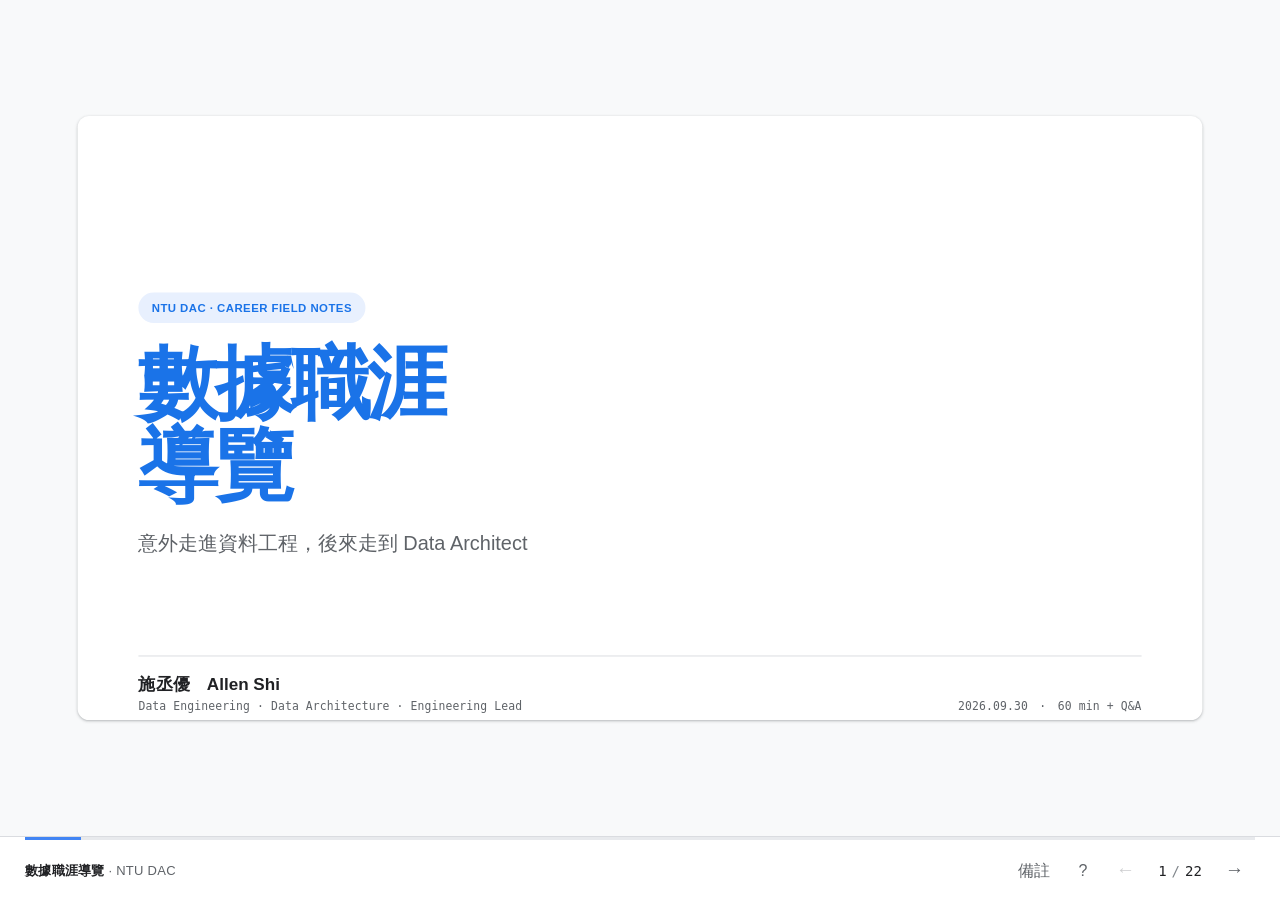
==== index.html @ 791a248a "Career path" ====
<!DOCTYPE html>
<html lang="zh-Hant">
<head>
<meta charset="utf-8">
<meta name="viewport" content="width=device-width, initial-scale=1, viewport-fit=cover">
<title>數據職涯導覽 — NTU DAC</title>
<meta name="description" content="給臺大資料分析與決策社的資料職涯分享：資料價值鏈、DA／DS／DE、工程實務、職涯路徑與 AI 時代的準備。">
<meta name="color-scheme" content="light">
<link rel="icon" href="assets/favicon.svg" type="image/svg+xml">
<link rel="stylesheet" href="assets/style.css">
</head>
<body>
<a class="skip-link" href="#deck">跳到簡報內容</a>
<div class="stage" id="stage">
<main class="deck" id="deck" aria-roledescription="簡報" aria-label="數據職涯導覽">
<!-- SECTION: 01-intro -->
<section class="slide slide--dark slide--cover" id="intro-cover" role="group" aria-label="封面：數據職涯導覽">
  <div class="pad">
    <p class="cover-mark">NTU DAC · CAREER FIELD NOTES</p>
    <h1 class="cover-title">數據職涯<br><em>導覽</em></h1>
    <p class="cover-sub">意外走進資料工程，後來走到 Data Architect</p>
    <footer class="cover-foot"><div><p class="name">施丞優　Allen Shi</p><p class="mono">Data Engineering · Data Architecture · Engineering Lead</p></div><p class="mono">2026.09.30　·　60 min + Q&amp;A</p></footer>
  </div>
  <div class="slide-notes" hidden>
    <p><strong>開場，約 2 分鐘。</strong>今天不會從工具清單開始，也不需要大家現在就決定職稱。我會先講自己的路徑，再把這段經驗放回資料工作的全貌裡。</p>
    <p>一開始我也不知道自己會走到 Data Engineering，更不可能預先安排好每一步。很多選擇，都是遇到資料量、失敗、部署、權限與溝通問題後，才慢慢看懂自己適合解什麼問題。</p>
  </div>
</section>

<section class="slide" id="intro-now" role="group" aria-label="自我介紹：我現在做的事">
  <div class="pad">
    <p class="eyebrow"><span class="num">01</span> 自我介紹 · NOW</p>
    <h2>我現在同時處理<br>資料管線與系統設計</h2>
    <div class="split split--wide">
      <div class="stack">
        <p class="lede">現任歐洲資料顧問公司的 Engineering Lead。我的工作常從一句很模糊的需求開始，最後要變成一個跑得動、有人維護、成本也付得起的系統。</p>
        <dl class="profile">
          <div class="profile-line"><dt>我負責</dt><dd>Data Engineering、Cloud Architecture、Data Architecture 與系統架構規劃。</dd></div>
          <div class="profile-line"><dt>我需要判斷</dt><dd>資料量、存取模式、處理流程、資安限制、穩定性、成本與未來的變化。</dd></div>
          <div class="profile-line"><dt>我需要協作</dt><dd>和客戶、產品、分析、資料科學與工程團隊，把需求、風險與限制整理成一個能執行的技術決策。</dd></div>
        </dl>
      </div>
      <div class="note-box">
        <h3>一個常見的工作場景</h3>
        <p>客戶說：「我們需要即時資料平台。」</p>
        <p>我會先把幾個基本問題問清楚：</p>
        <ul>
          <li>哪個決策真的需要即時？</li>
          <li>延遲幾分鐘會造成什麼損失？</li>
          <li>資料量與尖峰怎麼變化？</li>
          <li>誰定義正確？失敗時誰處理？</li>
        </ul>
      </div>
    </div>
    <p class="kicker"><strong>我通常先問四件事：誰會用、要多快、怎麼驗證、出錯誰負責。</strong></p>
  </div>
  <div class="slide-notes" hidden>
    <p><strong>這張約 4 分鐘。</strong>不要念職稱。用「一句需求怎麼被拆開」讓大家知道 Engineering Lead 的工作同時包含技術判斷、協作與交付，不會只停在管理或寫一條更大的 Pipeline。</p>
    <p>顧問情境常需要在不完整資訊下先建立假設，再用問題、資料與小型驗證把假設修正。技術能力很重要；如果無法說明取捨，方案就很難落地。</p>
  </div>
</section>

<section class="slide" id="intro-path" role="group" aria-label="自我介紹：關於我與職涯路徑">
  <div class="pad">
    <p class="eyebrow"><span class="num">01</span> 自我介紹</p>
    <h2>關於我</h2>
    <p class="lede">從數學與問題拆解，走到資料平台與架構。</p>
    <div class="about-me-layout">
      <article class="about-me-card">
        <h3 class="about-me-card__title">我的背景</h3>
        <div class="about-me-grid">
          <div class="about-fact about-fact--blue"><h4>目前角色</h4><p>歐洲資料公司 Engineering Lead</p></div>
          <div class="about-fact about-fact--red"><h4>工作重點</h4><p>資料工程、雲端架構、資料治理</p></div>
          <div class="about-fact about-fact--yellow"><h4>教學工作</h4><p>緯育 TibaMe／資策會講師與課程顧問</p></div>
          <div class="about-fact about-fact--green"><h4>專業認證</h4><p>Google Cloud 專業資料工程師與雲端架構師</p></div>
          <div class="about-fact about-fact--blue"><h4>學歷</h4><p>國立中央大學數學系</p></div>
          <div class="about-fact about-fact--red"><h4>資料工程年資</h4><p>約 7 年，橫跨新創與企業</p></div>
        </div>
      </article>
      <article class="career-card">
        <div class="career-card__heading"><h3>我的過往公司</h3><span class="career-card__tag">從資料工程到資料架構</span></div>
        <ul class="career-bullets" aria-label="我的過往公司">
          <li class="career-bullet career-bullet--current"><div><h4>歐洲資料公司</h4><p>Engineering Lead｜資料工程、雲端架構</p></div></li>
          <li class="career-bullet career-bullet--blue"><div><h4>ViewSonic</h4><p>資料湖倉、資料治理</p></div></li>
          <li class="career-bullet career-bullet--red"><div><h4>Hengstyle</h4><p>資料模型、資料架構</p></div></li>
          <li class="career-bullet career-bullet--yellow"><div><h4>Gamania</h4><p>分散式 ETL、Spark</p></div></li>
          <li class="career-bullet career-bullet--green"><div><h4>LnData</h4><p>Hadoop 大數據解決方案</p></div></li>
          <li class="career-bullet career-bullet--blue"><div><h4>Taipei Fubon Bank</h4><p>資料管線監控</p></div></li>
          <li class="career-bullet career-bullet--red"><div><h4>數學系</h4><p>國立中央大學</p></div></li>
        </ul>
      </article>
    </div>
  </div>
  <div class="slide-notes" hidden>
    <p><strong>這張約 5 分鐘。</strong>先讓大家知道我現在的角色、工作焦點、教學背景與學經歷，再用右側過往經歷讓大家看見這些能力是怎麼一路累積。</p>
    <p>職涯路徑不要講成升職階梯，而是問題範圍逐步變大：從問題拆解、資料處理、資料流程與上線交付，走到平台架構與技術決策。詳細的五階段個人故事與心路轉折先留在後段職涯章慢慢聊，這裡先帶大家看懂工作全貌，轉入下一章的資料價值鏈。</p>
  </div>
</section>

<!-- SECTION: 02-value-chain -->
<section class="slide slide--dark section-divider" id="value-divider" role="group" aria-label="資料價值產業鏈：章節開場">
  <div class="pad"><p class="section-code">02 / VALUE CHAIN</p><h2>資料為什麼會變成一門工程？</h2><div class="divider-line"></div><p class="section-intro">一筆資料從事件產生，經過來源系統與資料平台，最後用來分析或支援決策。<br>中間任何一段出了問題，最後的結果就可能不值得相信。</p></div>
  <div class="slide-notes" hidden><p>這一段先建立共同底圖。資料職位變重要，是因為企業開始把資料當成持續運作的基礎設施，也需要有人把一次性的整理工作變成穩定流程。</p></div>
</section>

<section class="slide" id="value-chain-map" role="group" aria-label="資料價值產業鏈：事件如何走到行動">
  <div class="pad">
    <p class="eyebrow"><span class="num">02</span> 資料價值產業鏈</p>
    <h2>一張 dashboard，<br>背後有一整條資料路徑</h2>
    <p class="lede">DA、DS、DE 都在同一條資料路徑上工作。畫面上的數字只是最後一站，前面每個環節都可能改變它。</p>
    <div class="value-flow" aria-label="資料從事件走到決策的五個階段">
      <div class="value-flow__rail" aria-hidden="true"></div>
      <article class="value-flow__stage">
        <span class="value-flow__node">01</span>
        <div><span class="value-flow__tag">INPUT</span><h3>真實世界</h3><p>交易、點擊、設備、客服、業務流程</p></div>
      </article>
      <article class="value-flow__stage">
        <span class="value-flow__node">02</span>
        <div><span class="value-flow__tag">SOURCE</span><h3>來源系統</h3><p>DB、API、Log、第三方服務與人工輸入</p></div>
      </article>
      <article class="value-flow__stage">
        <span class="value-flow__node">03</span>
        <div><span class="value-flow__tag">PLATFORM</span><h3>資料平台</h3><p>擷取、轉換、儲存、建模、品質與治理</p></div>
      </article>
      <article class="value-flow__stage">
        <span class="value-flow__node">04</span>
        <div><span class="value-flow__tag">INSIGHT</span><h3>分析／模型</h3><p>指標、實驗、預測、分群與推論</p></div>
      </article>
      <article class="value-flow__stage">
        <span class="value-flow__node">05</span>
        <div><span class="value-flow__tag">ACTION</span><h3>決策與行動</h3><p>產品、營運、行銷、風控與管理</p></div>
      </article>
    </div>
    <div class="value-flow__outcomes">
      <div class="value-flow__outcome value-flow__outcome--blue"><h3>資料工程的價值</h3><p>讓資料按預期出現；出錯時有人知道、找得到，也修得回來。</p></div>
      <div class="value-flow__outcome value-flow__outcome--green"><h3>分析的價值</h3><p>把資料整理成能回答問題的指標、比較和證據；圖表只是最後的呈現方式。</p></div>
      <div class="value-flow__outcome value-flow__outcome--yellow"><h3>公司真正需要的能力</h3><p>把資料做得更快、更穩，讓人敢拿來做決策；平台長什麼樣只是其中一小部分。</p></div>
    </div>
  </div>
  <div class="slide-notes" hidden>
    <p><strong>這張約 5 分鐘。</strong>先帶大家從左到右看完整條資料路徑：一個 dashboard 上的數字，不是從畫面上突然出現，而是從真實世界的事件開始，經過來源系統、資料平台，最後才進到分析與決策。</p><p>再補充各段工作的差異：資料工程在中間承擔的是把來源的混亂整理成下游可依賴的介面；分析與模型則把資料整理成能回答問題的指標、比較和證據。這兩種工作不是分開的兩條路，而是在同一條路徑上接力。</p><p>最後收在下方三個價值：公司真正需要的不是某一個特定平台，而是把資料做得更快、更穩，讓人敢拿來做決策。可以問大家：如果你看見一個 dashboard，會想往左追問哪一段？</p>
  </div>
</section>

<section class="slide" id="value-why-now" role="group" aria-label="資料職位為什麼近年爆紅">
  <div class="pad">
    <p class="eyebrow"><span class="num">02</span> 為什麼是現在？</p>
    <h2>資料職位為什麼在這幾年變多？</h2>
    <p class="thesis">資料一旦進入營運，錯一次就不只是報表錯；庫存、行銷、風控與客戶服務都可能跟著錯。</p>
    <div class="pain-grid">
      <article class="pain-card pain-card--blue">
        <span class="pain-card__no">01 / DAILY</span>
        <h3>資料變成每天都要跑的系統</h3>
        <p>流程不是跑完一次就結束。半夜斷掉、隔天才發現，報表、推薦或營運數字就會一起延遲。</p>
      </article>
      <article class="pain-card pain-card--red">
        <span class="pain-card__no">02 / DEFINITION</span>
        <h3>同一個數字，常常有不同答案</h3>
        <p>不同團隊各自計算營收或活躍用戶，大家都能交報表，卻沒有人能說明哪個才是基準。</p>
      </article>
      <article class="pain-card pain-card--yellow">
        <span class="pain-card__no">03 / SCALE</span>
        <h3>資料量變大，錯誤也變得更貴</h3>
        <p>查詢變慢、回補變久、雲端費用上升。問題不再只是能不能算，而是能不能穩定地算下去。</p>
      </article>
      <article class="pain-card pain-card--green">
        <span class="pain-card__no">04 / AI</span>
        <h3>AI 越快，越快暴露資料問題</h3>
        <p>模型可以很快給答案，但來源過期、欄位定義不一致，回答再順也可能是錯的。</p>
      </article>
    </div>
    <p class="kicker"><strong>資料職位變多，是因為資料已經從分析素材，變成會影響營運的系統。</strong></p>
  </div>
  <div class="slide-notes" hidden><p><strong>這張約 5 分鐘。</strong>這頁不是要說「資料變多，所以需要資料工程師」這麼簡單。真正的變化是：資料開始進入每天的營運流程，一次錯誤會沿著下游傳出去。</p><p>可以依序講四個痛點：流程需要每天穩定跑；不同部門對同一個指標有不同定義；資料量放大後，速度、回補與成本都變成工程問題；AI 讓答案產生得更快，也讓錯誤定義與過期資料更快被放大。</p><p>收尾時強調：資料職位增加，不是因為工具名稱變多，而是資料已經會影響庫存、行銷、風控與客戶服務。</p></div>
</section>

<!-- SECTION: 03-roles -->
<section class="slide slide--dark section-divider" id="roles-divider" role="group" aria-label="DA DS DE：章節開場">
  <div class="pad"><p class="section-code">03 / ROLE MAP</p><h2>DA、DS、DE，處理不同的資料問題</h2><div class="divider-line"></div><p class="section-intro">DA 把資料轉成洞察，DS 建立預測與模型，DE 確保資料穩定流動。</p></div>
  <div class="slide-notes" hidden><p>這一段用問題與產出去講三個角色。不同公司會重疊，尤其小團隊一個人可能同時做兩三種事。</p></div>
</section>

<section class="slide" id="roles-map" role="group" aria-label="DA DS DE：角色比較與職能地圖">
  <div class="pad">
    <p class="eyebrow"><span class="num">03</span> 初步認識 DA／DS／DE</p>
    <h2>三種角色，起手式與責任不同</h2>
    <p class="lede">同一份資料可以被三種角色使用，差別在於面對同一個目標時，各自先解決哪種問題與主要風險。</p>
    <div class="role-table-wrap">
      <table class="role-compare-table" aria-label="DA、DS、DE 角色比較表">
        <thead>
          <tr>
            <th scope="col" class="role-col-role">角色</th>
            <th scope="col" class="role-col-question">常問問題</th>
            <th scope="col" class="role-col-deliver">決定與交付</th>
            <th scope="col" class="role-col-risk">主要風險</th>
          </tr>
        </thead>
        <tbody>
          <tr class="role-row role-row--da">
            <th scope="row" class="role-cell-title">
              <span class="role-badge role-badge--da">DA</span>
              <span class="role-name-zh">資料分析師</span>
              <span class="role-name-en">Data Analyst</span>
            </th>
            <td>
              <strong>到底發生了什麼？</strong>
              <p>定義指標，找出趨勢與例外。</p>
            </td>
            <td>
              <strong>指標定義與分析建議</strong>
              <p>決定比較口徑，交付分析結果與限制。</p>
            </td>
            <td>
              <strong>口徑不一致</strong>
              <p>資料涵蓋範圍或期間有缺口，結論難以支持決策。</p>
            </td>
          </tr>
          <tr class="role-row role-row--ds">
            <th scope="row" class="role-cell-title">
              <span class="role-badge role-badge--ds">DS</span>
              <span class="role-name-zh">資料科學家</span>
              <span class="role-name-en">Data Scientist</span>
            </th>
            <td>
              <strong>什麼可能發生？</strong>
              <p>建立假設，驗證預測是否有用。</p>
            </td>
            <td>
              <strong>模型、實驗與評估</strong>
              <p>選擇評估方式，交代結果的適用範圍。</p>
            </td>
            <td>
              <strong>證據無法用在實際情境</strong>
              <p>訓練資料不具代表性，使用時拿不到相同特徵。</p>
            </td>
          </tr>
          <tr class="role-row role-row--de">
            <th scope="row" class="role-cell-title">
              <span class="role-badge role-badge--de">DE</span>
              <span class="role-name-zh">資料工程師</span>
              <span class="role-name-en">Data Engineer</span>
            </th>
            <td>
              <strong>資料能不能可靠到達？</strong>
              <p>設計管線，維持資料品質與可用性。</p>
            </td>
            <td>
              <strong>資料模型與可重跑流程</strong>
              <p>決定更新與恢復方式，交付檢查規則與監控。</p>
            </td>
            <td>
              <strong>資料缺漏或無法恢復</strong>
              <p>流程延遲、結果無法追溯，出錯後難以回補。</p>
            </td>
          </tr>
        </tbody>
      </table>
    </div>
    <div class="role-map-footer">
      <div class="role-map-note">不同公司有不同分工，三種角色也會重疊。</div>
      <div class="role-map-note">選角色時，想想你願意長期處理哪類問題。</div>
    </div>
  </div>
  <div class="slide-notes" hidden>
    <p><strong>這張約 6 分鐘。</strong>DA 會問期間、回補與去重規則；DS 會問特徵是否可用、歷史資料與品質是否足夠；DE 則看影響範圍、監控與如何恢復。</p>
    <p>三個角色名稱中英對照：DA（Data Analyst 資料分析師）、DS（Data Scientist 資料科學家）、DE（Data Engineer 資料工程師）。DA 側重定義與洞察，DS 側重假設與預測證據，DE 側重管線穩定、資料契約與可追溯重跑。不同公司會有不同邊界與重疊；特別在小團隊，一人可能包辦從資料管線到報表分析。</p>
    <p>引導學生思考：不需要急著幫自己貼標籤，而是看自己願意長期面對哪類挫折與挑戰——是面對模糊需求並勇敢下定義（DA）、是在不確定中接受假設可能被推翻（DS），還是反覆處理管線失效、重跑回補與底層維運（DE）。接下來用會員流失情境，看這些問題如何在同一個團隊裡接起來。</p>
  </div>
</section>

<!-- SECTION: 04-collaboration -->
<section class="slide slide--dark section-divider" id="work-divider" role="group" aria-label="資料工作實務：章節開場">
  <div class="pad"><p class="section-code">04 / WORK IN PRACTICE</p><h2>從一起定義，到把資料交付給下游</h2><div class="divider-line"></div><p class="section-intro">角色合作和 DE 日常，其實是同一件事：把問題做成別人敢用、也接得起來的系統。</p></div>
  <div class="slide-notes" hidden><p>這一段把原本的 Collaboration 和 DE Daily 合在一起。角色合作不是開會分工而已，最後要落在資料能不能被使用、被驗證、被維護。</p></div>
</section>

<section class="slide" id="work-collaboration" role="group" aria-label="資料工作實務：角色如何一起把問題做完">
  <div class="pad">
    <p class="eyebrow"><span class="num">04</span> 共同問題</p>
    <h2>會員可能流失時，<br>三個角色怎麼一起把問題做完</h2>
    <p class="lede">先對齊問題，再決定要不要做模型；最後還要讓結果能持續更新、有人接手。</p>
    <div class="collab-flow"><article class="collab-node"><span class="role">DA · 定義</span><h3>先把「流失」說清楚</h3><p>觀察期間、納入族群、例外與成功條件先定義，避免拿模糊標籤訓練模型。</p></article><div class="collab-arrow">→</div><article class="collab-node center"><span class="role">共同決策</span><h3>這個結果要用來做什麼？</h3><p>是發通知、給優惠、調整產品，還是只想理解現象？錯判成本與決策時點要先說清楚。</p></article><div class="collab-arrow">→</div><article class="collab-node"><span class="role">DS · DE</span><h3>驗證，然後持續供應</h3><p>DS 看證據與限制；DE 確認特徵資料能更新、重跑，訓練與上線拿到的資料一致。</p></article></div>
    <div class="contract"><div class="contract-item"><h3>定義</h3><p>期間、族群、例外與成功條件。</p></div><div class="contract-item"><h3>驗證</h3><p>資料一致，結果附帶適用範圍與限制。</p></div><div class="contract-item"><h3>交付</h3><p>更新頻率、owner、失效與回補方式。</p></div></div>
  </div>
  <div class="slide-notes" hidden><p><strong>這張約 6 分鐘。</strong>用會員流失案例把三種工作接起來。DA 的定義會影響 DS 的標籤，DS 的需求會影響 DE 的資料契約；業務的決策成本則會反過來決定要不要做模型。</p><p>三個底部詞是交付前的最低共識：先把問題定義清楚，再確認資料與結果的限制，最後留下更新頻率、owner、失效訊號與回補方式。合作不是把工作切開，而是讓下一個人不用重新猜前面發生了什麼。</p></div>
</section>

<section class="slide" id="work-de-daily" role="group" aria-label="資料工作實務：資料工程師日常與架構取捨">
  <div class="pad">
    <p class="eyebrow"><span class="num">04</span> DE DAILY</p>
    <h2>DE 的日常，<br>不是把 Pipeline 寫完就結束</h2>
    <p class="lede">每個需求都要在即時性、可靠度、維運能力與成本之間做選擇。</p>
    <div class="day-layout"><div class="day-spine"><div class="day-step"><h3>1. 問清楚來源與用途</h3><p>誰產生、誰使用、多久更新，成功的定義是什麼？</p></div><div class="day-step"><h3>2. 選批次、微批次或即時</h3><p>由決策時點與失敗成本推導，不先追工具熱度。</p></div><div class="day-step"><h3>3. 建立可重跑的流程</h3><p>轉換、重試、回補與版本控制都要能走得通。</p></div><div class="day-step"><h3>4. 讓錯誤先被看見</h3><p>品質、freshness、schema、告警與 owner 要連起來。</p></div><div class="day-step"><h3>5. 交付給下游，持續修</h3><p>文件、血緣與新需求都會回到這條工作迴圈。</p></div></div><div class="day-artifact"><article class="artifact"><span class="mono">INPUT</span><h3>資料契約</h3><p>欄位、型別、更新頻率、擁有者與變更規則。</p></article><article class="artifact"><span class="mono">PROCESS</span><h3>Pipeline</h3><p>能觀測、能重跑，也能處理延遲與部分失敗。</p></article><article class="artifact"><span class="mono">CONTROL</span><h3>品質與血緣</h3><p>知道哪個檢查失敗，也知道影響哪些下游。</p></article><article class="artifact"><span class="mono">HANDOFF</span><h3>文件與告警</h3><p>讓下一個人接手時，不必只靠口頭記憶。</p></article></div></div>
    <p class="quote">即時不是預設答案；<strong>選的方案要對應需求，也要能長期維護。</strong></p>
  </div>
  <div class="slide-notes" hidden><p><strong>這張約 6 分鐘。</strong>這頁把 DE 的日常和架構判斷放在一起。很多時間花在上游欄位變更、資料延遲、回補、告警與下游定義不一致，不只是寫 Pipeline。</p><p>Batch、Micro-batch、Streaming 都是選項，不是職稱或能力高低。即時需求要由業務決策時點、延遲損失、重放需求、團隊維運能力與成本推導。最後收在四個交付物：資料契約、能重跑的 Pipeline、品質與血緣、文件與告警。</p></div>
</section>

<!-- SECTION: 06-career-path -->
<section class="slide slide--dark section-divider" id="career-divider" role="group" aria-label="我的職涯如何走到現在：章節開場">
  <div class="pad"><p class="section-code">05 / CAREER PATH</p><h2>職涯往前走，<br>要負責的範圍也會變大</h2><div class="divider-line"></div><p class="section-intro">回頭看，我先學會把問題做深，後來才開始對流程、系統、團隊與決策負責。</p></div>
  <div class="slide-notes" hidden><p>這一段要講心路，不要念完整履歷。每個階段回答兩件事：當時遇到的問題變了什麼？因此需要多學會哪種責任？</p></div>
</section>

<section class="slide" id="career-timeline" role="group" aria-label="我的職涯如何走到現在：五個階段">
  <div class="pad">
    <p class="eyebrow"><span class="num">05</span> 我的路徑 · CAREER PATH</p>
    <h2>從資料工程出發，<br>一路走到架構與帶領</h2>
    <p class="lede">我在後端與大量資料處理的工作裡找到方向，後來逐步接下流程、架構與團隊協作的責任。</p>
    <div class="career"><article class="career-item"><span class="era">01 / FOUNDATION</span><h3>數學背景</h3><p>練習定義、假設與驗證，習慣先把模糊問題拆開。</p><p class="learn">面對抽象問題的耐心</p></article><article class="career-item"><span class="era">02 / ENTRY</span><h3>大數據分析訓練</h3><p>從大數據分析訓練接觸資料清理與處理，逐漸注意到背後的工程問題。</p><p class="learn">接觸資料處理與工程問題</p></article><article class="career-item"><span class="era">03 / BACKEND</span><h3>新創後端工程</h3><p>進入資料導向團隊，以後端開發為主並接觸運算框架，發現自己熱愛大量資料可靠流動。</p><p class="learn">讓系統在限制下運作</p></article><article class="career-item"><span class="era">04 / SCALE</span><h3>大規模資料處理</h3><p>正式以資料工程師角色工作，以分散式運算與雲端平台處理龐大資料量，確保管線可重跑。</p><p class="learn">讓流程可重跑、可觀測</p></article><article class="career-item"><span class="era">05 / LEAD</span><h3>架構設計與帶領</h3><p>從資料處理延伸到資料治理、架構規劃與多團隊協作，對技術選擇、邊界與長期維護負責。</p><p class="learn">對選擇與系統結果負責</p></article></div>
    <div class="quote">我找到自己喜歡的工作，是讓大量資料在短時間內<strong>可靠地流過系統</strong>。</div>
  </div>
  <div class="slide-notes" hidden>
    <p><strong>這張約 6 分鐘。</strong>這一頁融合了我從數學系一路走到架構工作的五個階段與心路轉折，不要把履歷逐段念過去，而是聚焦「當時遇到的問題變了什麼」與「責任如何擴張」。</p>
    <p>那時我還不知道資料工程師這個職位，只知道自己想參與資料處理，讓結果更快出來。</p>
    <p>進入資料導向的新創公司後，雖然掛名後端工程師，但主要接觸大數據運算框架。那時我確定了自己真正熱愛的動機：看著資料順暢流過系統，並把極大資料量在短時間內可靠處理完畢，帶來最直接的成就感。隨後正式在企業級規模以資料工程師身份面對海量處理與穩定交付。</p>
    <p>後來，我更在意資料治理、資料定義與長期使用，逐步參與跨團隊架構設計，走到現在的 Engineering Lead 工作。</p>
  </div>
</section>

<section class="slide" id="career-lessons" role="group" aria-label="我的職涯如何走到現在：三個轉折">
  <div class="pad">
    <p class="eyebrow"><span class="num">05</span> 三個轉折</p>
    <h2>資料工程不是一開始就選好的</h2>
    <p class="career-turns-lede">我是在金融數據團隊、新創和遊戲公司的工作裡，慢慢找到想走的方向。</p>
    <div class="career-turn-track" aria-hidden="true"><span>01</span><span>02</span><span>03</span></div>

    <div class="career-turns" aria-label="從金融數據團隊到資料架構師的三個職涯轉折">
      <article class="career-turn career-turn--one">
        <span class="career-turn__index">01</span>
        <span class="career-turn__stage">加入數據團隊</span>
        <h3>興趣先埋下來</h3>
        <p>當時沒有很明確的「資料工程師」角色。我做資料處理與分析、管理資料庫，也接觸大數據系統。對資料怎麼流動開始有點好奇，但還說不上是明確興趣。</p>
        <p class="career-turn__reflection">那時只是隱約覺得，自己喜歡碰資料。</p>
      </article>

      <article class="career-turn career-turn--two">
        <span class="career-turn__index">02</span>
        <span class="career-turn__stage">後端工程師、大數據處理</span>
        <h3>確定喜歡大數據處理</h3>
        <p>新創時我以後端工程為主，維護 API，也要用 Hadoop 處理資料。這讓我確定自己喜歡處理大量資料、讓它跑得更快，也喜歡管理 infra。後來到遊戲公司，我又累積了大規模資料與大數據框架經驗。</p>
        <p class="career-turn__reflection">好奇變成了想繼續深耕的技術方向。</p>
      </article>

      <article class="career-turn career-turn--three">
        <span class="career-turn__index">03</span>
        <span class="career-turn__stage">資料架構、資料治理</span>
        <h3>從系統維運轉向治理與架構</h3>
        <p>大數據系統讓我學到很多，但除錯常卡在錯誤訊息和 root cause 對不上。我也看見自己需要補專案控管與理解業務需求的能力。獵頭介紹數據治理職務後，我開始和業務釐清需求、轉成技術方案並控進度，發現自己更喜歡治理與架構工作。</p>
        <p class="career-turn__reflection">這次轉職讓我找到更適合自己的工作重心。</p>
      </article>
    </div>

    <div class="career-now">
      <span class="mono">NOW</span>
      <strong>資料架構師</strong>
      <span>數據治理 · 資料架構 · 雲端架構</span>
    </div>
  </div>
  <div class="slide-notes" hidden>
    <p><strong>這張約 5 分鐘。主軸：</strong>我不是一開始就規劃好要當資料工程師。方向是幾份工作做下來，才慢慢清楚。</p>
    <p><strong>第一個轉折，金融業數據團隊：</strong>剛進去時，團隊沒有明確定義「資料工程師」這個角色。我做資料處理、分析、資料庫，也接觸大數據系統管理。當時還沒有很強烈地認定這就是我的興趣，只是開始注意到自己對資料如何流動有點好奇。</p>
    <p><strong>第二個轉折，新創資料產品：</strong>我的職稱是後端工程師，工作有維護 API，也有一大部分要在 Hadoop 相關系統處理資料。這時我比較確定，自己喜歡大數據處理、讓資料跑得更快，也喜歡管理 infra。後來進入遊戲公司，面對更大的資料規模，學到更多 Hadoop 與大數據框架；這段工作把技術底子做深了。</p>
    <p><strong>第三個轉折，從遊戲公司轉向數據治理：</strong>大規模系統很有挑戰，但也很累。有時錯誤訊息和真正的 root cause 對不上，除錯會花很多力氣。我也發現自己在專案控管、理解業務端在意什麼方面還有不足。剛好獵頭介紹一個數據治理相關職位，我可以把業務需求轉成技術方案，也要控專案進度。做了一段時間後，我發現自己更喜歡數據治理、規劃架構和雲端架構，於是繼續往資料架構發展，現在的職位也是資料架構師。</p>
    <p><strong>講述時的重點：</strong>不要把這條路說成事先規劃好的升遷階梯。金融業是接觸資料工作的起點；新創讓興趣變得具體；遊戲公司讓我累積大規模系統經驗，也讓我看見只會處理系統問題不夠；數據治理工作則讓我確認自己喜歡把業務需求、專案與架構接起來。</p>
  </div>
</section>

<!-- SECTION: 07-cases -->
<section class="slide slide--dark section-divider" id="cases-divider" role="group" aria-label="實際案例分享：章節開場">
  <div class="pad"><p class="section-code">06 / CASE STUDIES</p><h2>從案例看，<br>技術選擇怎麼做出來</h2><div class="divider-line"></div><p class="section-intro">下面用兩個去識別化的工程案例，看不同角色先問什麼，也看每個方案要付出什麼代價。</p></div>
  <div class="slide-notes" hidden><p>先說明案例邊界：客戶名稱、內部數字與敏感欄位都不放進來。這裡保留問題結構與技術取捨，讓大家看到工程思維如何落地。</p></div>
</section>

<section class="slide" id="case-ingestion" role="group" aria-label="案例一：電商數據中台與資料治理">
  <div class="pad">
    <div class="case-banner">
      <div>
        <p class="eyebrow"><span class="num">06</span> 案例一 · DATA PLATFORM</p>
        <h2>把分散的電商資料，<br>整成公司共用的數據底座</h2>
      </div>
      <p class="case-label">電商數據中台專案</p>
    </div>

    <div class="ecom-layout">
      <aside class="ecom-context" aria-label="專案背景與問題">
        <span class="mono">THE PROBLEM</span>
        <h3>資料量不大，<br>但來源與邏輯很分散</h3>
        <div class="ecom-source-list" aria-label="主要資料來源">
          <span>線上會員</span><span>線下會員</span>
          <span>商品資料</span><span>會員標籤</span>
        </div>
        <p>公司報表各自加工資料，SQL／ETL 邏輯與排程散落在不同地方，重跑和補資料也不易統一管理。</p>
        <div class="ecom-team">
          <span class="mono">DATA TEAM</span>
          <strong>集中控管資料邏輯與排程</strong>
        </div>
      </aside>

      <div class="ecom-main">
        <div class="ecom-flow-heading">
          <span class="mono">SHARED DATA PLATFORM</span>
          <span>來源載入、分層轉換，再提供各團隊使用</span>
        </div>
        <div class="ecom-flow" aria-label="電商資料進入 BigQuery、經 dbt 分層轉換後供下游使用">
          <div class="ecom-stage ecom-stage--sources">
            <span class="ecom-stage__label">SOURCES</span>
            <strong>公司資料</strong>
            <div class="ecom-chips">
              <span>線上會員</span><span>線下會員</span>
              <span>商品資料</span><span>會員標籤</span>
              <span>API／行為資料</span>
            </div>
          </div>
          <span class="ecom-arrow" aria-hidden="true">→</span>
          <div class="ecom-stage ecom-stage--ingest">
            <span class="ecom-stage__label">INGEST</span>
            <strong>載入與暫存</strong>
            <div class="ecom-tools">
              <span>Data Fusion</span>
              <span>Python</span>
              <span>Cloud Storage</span>
            </div>
          </div>
          <span class="ecom-arrow" aria-hidden="true">→</span>
          <div class="ecom-stage ecom-stage--warehouse">
            <div class="ecom-warehouse-head"><span class="ecom-stage__label">BIGQUERY</span><strong>dbt 分層轉換</strong></div>
            <div class="ecom-dbt-layers" aria-label="dbt 五層資料模型">
              <span><b>01</b> Source</span>
              <span><b>02</b> ODS</span>
              <span><b>03</b> STG</span>
              <span><b>04</b> Dimensions &amp; Details</span>
              <span><b>05</b> Mart</span>
            </div>
          </div>
          <span class="ecom-arrow" aria-hidden="true">→</span>
          <div class="ecom-stage ecom-stage--outputs">
            <span class="ecom-stage__label">CONSUMERS</span>
            <strong>下游應用</strong>
            <div class="ecom-chips ecom-chips--outputs">
              <span>Power BI</span>
              <span>Data Science</span>
              <span>CDP &amp; MA</span>
              <span>Reverse ETL</span>
            </div>
          </div>
        </div>
        <div class="ecom-orchestration">
          <strong>Prefect</strong>
          <span>統一排程與執行監控</span>
          <i aria-hidden="true"></i>
          <span>失敗後可重跑／補資料</span>
        </div>
      </div>
    </div>

    <div class="ecom-governance" aria-label="治理目標">
      <strong>治理落點</strong>
      <span>報表口徑一致</span><b>·</b><span>品質可檢核</span><b>·</b><span>資料來源可追溯</span><b>·</b><span>排程可重跑與補資料</span>
    </div>
  </div>
  <div class="slide-notes" hidden>
    <p><strong>約 4–5 分鐘。分享節奏：</strong>0:00–1:00 說明資料量不大、難處在資料和處理邏輯分散；1:00–2:30 走一次來源、載入、BigQuery/dbt 分層與下游的資料路徑；2:30–3:30 說明 Prefect 如何統一排程，讓 Data team 管理執行與重跑／補資料；3:30–4:30 收束到數據治理：報表口徑、品質檢核與來源追溯。</p>
    <p><strong>背景與問題：</strong>這是電商平台相關專案。原本資料量不算大，但線上會員、線下會員、商品與會員標籤等資料分散；公司層級報表所需的加工邏輯與排程也分布在不同地方。維護時要找出資料在哪裡處理、由哪個排程產生；出錯後要重跑或補資料，也不容易由同一團隊統一管理。</p>
    <p><strong>架構圖說明：</strong>圖中資料來源包含資料庫／會員資料、檔案、API 與使用者行為；依來源透過 Data Fusion、Python 或 Cloud Storage 載入 BigQuery。進入 BigQuery 後由 dbt 按 Source、ODS、STG、Dimensions &amp; Details、Mart 分層整理，再供 Power BI、Data Science 工作流程、CDP／MA 與 Reverse ETL 使用。這些載入工具是來源路徑的組合，不代表每種資料都依序通過每個工具。</p>
    <p><strong>排程與治理：</strong>Prefect 用來集中編排與監控資料流程，讓 Data team 統一管理排程、執行狀態，以及失敗後的重跑與補資料。重點不只是把資料放進 BigQuery，而是把原本散落各處的報表加工邏輯收斂到 Data team，使共用資料模型有一致的責任窗口。</p>
    <p><strong>保留的工程核心：</strong>資料平台集中後，仍需定義各層資料的口徑與粒度，對轉換結果做品質檢核，並保留來源追溯。這延續原案例「資料可信、出了問題能定位」的目標，但不再把故事聚焦在金融業身份橋接或模型特徵工程。</p>
    <p><strong>資訊邊界：</strong>架構名稱與來源／工具／分層／下游依 Allen 提供的圖與描述整理。沒有提供精確資料量、表數、排程頻率、節省時間或錯誤率，因此本頁不宣稱量化效能提升、特定 SLA 或正式治理指標；口頭補充前請先確認可公開的專案範圍與工具實際使用方式。</p>
  </div>
</section>

<section class="slide" id="case-compute" role="group" aria-label="案例二：大數據專案 Job Queue API 任務系統">
  <div class="pad">
    <div class="case-banner">
      <div><p class="eyebrow"><span class="num">06</span> 案例二 · COMPUTE</p><h2>讓 ETL 任務<br>可以排隊、追蹤與交付</h2></div>
      <p class="case-label">大數據專案</p>
    </div>

    <div class="compute-layout">
      <aside class="compute-brief" aria-label="原本 ETL 執行方式與問題">
        <span class="mono">BEFORE / MANUAL RUN</span>
        <h3>程式要上傳，<br>執行後也難追蹤</h3>
        <div class="compute-before"><span>編輯程式</span><b>→</b><span>上傳伺服器</span><b>→</b><span>Crontab／人工執行</span></div>
        <ul class="compute-pain-list">
          <li>Spark 程式不易呼叫</li>
          <li>大量 Log 難以查找</li>
          <li>ETL 邏輯集中，不易維護</li>
          <li>執行狀態不易追蹤</li>
        </ul>
      </aside>

      <div class="compute-main">
        <div class="compute-flow-label">
          <span class="mono">JOB QUEUE API / SYSTEM MAP</span>
        </div>
        <div class="compute-system" aria-label="Job Queue API 提交與背景執行架構">
          <div class="compute-system__lane compute-system__lane--submit">01 / SUBMIT & QUEUE</div>
          <div class="compute-node compute-node--client compute-system__client"><span class="mono">CLIENT</span><strong>提交任務</strong></div>
          <span class="compute-system__arrow compute-system__arrow--client" aria-hidden="true">→</span>
          <div class="compute-node compute-node--api compute-system__api"><span class="mono">REST API</span><strong>建立 Job</strong></div>
          <span class="compute-system__arrow compute-system__arrow--api" aria-hidden="true">→</span>
          <div class="compute-node compute-node--queue compute-system__queue"><span class="mono">RABBITMQ</span><strong>ready queue</strong></div>
          <div class="compute-system__return"><strong>Job ID 回傳 Client</strong><span>提交完成即可查詢，不必等待 Spark 跑完</span></div>
          <div class="compute-system__async"><span>非同步邊界</span><b>任務進入 queue 後，由 Consumer 背景執行</b></div>
          <span class="compute-system__down" aria-hidden="true">↓</span>
          <div class="compute-system__lane compute-system__lane--execute">02 / EXECUTE & STORE</div>
          <div class="compute-node compute-node--consumer compute-system__consumer"><span class="mono">CONSUMER</span><strong>取出任務</strong></div>
          <span class="compute-system__arrow compute-system__arrow--spark" aria-hidden="true">→</span>
          <div class="compute-node compute-node--spark compute-system__spark"><span class="mono">SPARK</span><strong>執行 ETL</strong></div>
          <span class="compute-system__arrow compute-system__arrow--hdfs" aria-hidden="true">→</span>
          <div class="compute-node compute-node--hdfs compute-system__hdfs"><span class="mono">HDFS</span><strong>保存結果</strong></div>
          <div class="compute-system__store">
            <span class="mono">JOB STATE / METADATA · API + CONSUMER</span>
            <div class="compute-system__store-copy"><strong>MySQL</strong><span>保存 Job ID、狀態、SQL 與 HDFS 輸出路徑</span></div>
            <div class="compute-system__states" aria-label="任務狀態：ready、running、done 或 error"><span>ready</span><i>→</i><span>running</span><i>→</i><span>done</span><i>/</i><span>error</span></div>
          </div>
          <div class="compute-system__logs">
            <span class="mono">SPARK LOGS</span>
            <strong>Log System</strong>
            <span>集中查看執行紀錄與錯誤</span>
          </div>
        </div>
      </div>
    </div>

    <div class="compute-bottom">
      <div class="compute-evidence">
        <div class="compute-evidence-head"><span class="mono">PROCESSING TIME / ORIGINAL SLIDE</span><span>三階段時間對照</span></div>
        <div class="compute-timing-table" role="table" aria-label="產品 A 與產品 B 三種處理方式時間比較">
          <div class="compute-timing-table__head" role="row"><span role="columnheader">產品</span><span role="columnheader">MapReduce</span><span role="columnheader">Spark</span><span role="columnheader">JobQueueSys</span></div>
          <div class="compute-timing-table__row" role="row"><strong class="timing-target" role="rowheader">產品 A</strong><span role="cell">5 hr</span><span role="cell">3.5 hr</span><strong role="cell">1 hr</strong></div>
          <div class="compute-timing-table__row" role="row"><strong class="timing-target" role="rowheader">產品 B</strong><span role="cell">6.5 hr</span><span role="cell">4.5 hr</span><strong role="cell">2.5 hr</strong></div>
        </div>
        <p class="compute-footnote">原始投影片列出的方向性數據；資料量、硬體、是否含排隊時間與計算口徑待確認，不歸因於單一元件。</p>
      </div>
      <div class="compute-decision">
        <span class="mono">WHAT CHANGED</span>
        <ul class="compute-changes">
          <li>用 Job ID 查詢任務狀態與輸出位置</li>
          <li>失敗或訊息重送時，核對狀態與結果，避免重複寫入</li>
        </ul>
      </div>
    </div>
  </div>
  <div class="slide-notes" hidden>
    <p><strong>這張約 4–6 分鐘。分享節奏規劃：</strong>0:00–1:00 講原本痛點與人工流程限制；1:00–2:30 拆解 Job Queue API 架構、非同步邊界與 RabbitMQ／MySQL 責任分工；2:30–3:30 提出分散式系統的關鍵 failure mode 問題；3:30–4:30 批判性解讀三階段效能數據與口徑；4:30–5:30 總結工程 trade-off 與資料工程職涯啟示。</p>
    <p><strong>原本的工作方式與痛點：</strong>原始投影片整理出舊有流程：編輯程式 → 上傳到伺服器 → Crontab 或人工執行。當時面臨的痛點不只是執行速度慢，而是責任混在一起：Spark 程式不易呼叫、大量 Log 集中難以排查、ETL 邏輯全部綁在單一腳本不易維護，且執行進度與狀態完全不可追蹤。</p>
    <p><strong>架構流程與非同步邊界：</strong>重構後分為清楚的水平鏈路：Client 透過 REST API 提交任務，API 建立 Job ID 並立即回傳，同時將工作推送到 RabbitMQ ready queue；Consumer 訂閱 queue，取出任務後啟動 Spark 分散式運算；處理後的資料寫入 HDFS。這當中的「非同步邊界」在於：Client 與 API 完成提交後就結束同步等待，後續排隊與 Spark 執行完全在背景進行，避免長時間佔用連線。</p>
    <p><strong>為什麼 RabbitMQ 負責任務傳遞／排隊，而 MySQL 負責持久化狀態／metadata：</strong>這代表兩種完全不同的系統責任。RabbitMQ 是傳遞性、暫態的訊息佇列，專長是緩衝削峰、任務解耦與分派（Consumer 處理完即消費刪除），但不適合用來做狀態查詢、複雜關聯或長期追蹤；MySQL 則是持久化儲存，負責保存 Job ID、請求參數、SQL 內容、目前狀態與產出路徑。兩者搭配是為了讓「任務分派」與「狀態查詢」各自獨立演進。另外 Log System 則專門收集 Spark 執行日誌，讓排查錯誤不必回到各節點翻查檔案。</p>
    <p><strong>Job lifecycle：</strong>以 ready → running → done／error 追蹤。API 建立任務時寫入 ready，Consumer 取出任務並啟動 Spark 時更新為 running，Spark 成功結束寫入 HDFS 則更新為 done，若執行失敗則記錄為 error。提交者可憑 Job ID 隨時回到 API／MySQL 查詢目前狀態與輸出路徑。</p>
    <p><strong>以問題形式探討 Failure Modes（不要把未確認的機制寫成已存在）：</strong>在課堂上可以用三個架構問題引導學生思考分散式邊界：
1. 雙寫一致性問題：如果 REST API 成功將 Job ID 寫入 MySQL，但在向 RabbitMQ publish 訊息時網路斷線或當機，該怎麼辦？此時 DB 有記錄但 queue 永遠沒有任務，系統如何發現與補償？
2. 重複消費與等冪性問題：如果 Consumer 從 queue 取出任務且 Spark 已經在執行，但 Consumer 節點突發中斷，RabbitMQ 因逾時或未確認將訊息重送給另一個 Consumer，會不會造成同一任務重複執行、覆蓋資料或產生 double write？底層 Spark SQL 是否具備等冪性？
3. 狀態反饋斷鏈：如果 Spark 順利運算完成並寫入 HDFS，但回報狀態給 MySQL 時發生失敗，DB 依然顯示 running，誰才是系統的 Source of Truth？
請特別強調：原始投影片提出了架構藍圖，但並未給出完整的 distributed transaction、ack 策略、dead-letter queue 或自動補救實作，這些在真實生產環境都需要額外付出設計與維運成本。</p>
    <p><strong>三階段效能數據的批判性解讀：</strong>原始投影片列出多項任務從 MapReduce、Spark 到 JobQueueSys 的時間對照，例如 產品 A（MapReduce 5 hr → Spark 3.5 hr → JobQueueSys 1 hr）與 產品 B（MapReduce 6.5 hr → Spark 4.5 hr → JobQueueSys 2.5 hr）。解讀這組數字時必須客觀：這是原始投影片記錄的工程演進方向性成果，但不能說成是 Job Queue 單獨造成了 5 倍或 2.6 倍加速。因為執行時間縮短同時包含了 Spark 記憶體運算、SQL 改寫、硬體配置等綜合影響；且原始資料並未說明資料量大小、測試硬體、是否包含 queue wait 排隊時間、重複測試次數，以及原始投影片「% Increase」欄位的公式口徑。因此演講時明確指出：這是一份方向性驗證數據，而不是嚴格的 benchmark 或 SLA。</p>
    <p><strong>工程 Trade-off：</strong>做系統不是盲目加技術。換回的是：提交與執行解耦、任務狀態可查、運算引擎可獨立擴展；付出的代價則是：狀態機一致性、訊息重複消費防範與監控維運成本。</p>
    <p><strong>資訊邊界與待 Allen 確認事項：</strong>
1. 原始投影片支持的事實：Client／REST API／RabbitMQ／MySQL／Consumer／Spark／HDFS 元件架構；ready／running／done／error 狀態劃分；MapReduce、Spark、JobQueueSys 三階段數據表（如 產品 A 5h→3.5h→1h、產品 B 6.5h→4.5h→2.5h）；原本人工執行與 Log 難查之痛點；Git Flow 多 feature 分支規劃。
2. 整理出的教學推導：4–6 分鐘節奏配置；提交／佇列／執行／觀測之責任解耦視角；RabbitMQ 與 MySQL 各司其職之設計理由；以問題形式探討的 failure modes 與資料等冪性；工程 trade-off 框架。
3. 待 Allen 確認事項：Gamania 公司名稱是否可公開具名；專案發生年份、團隊規模與個人實際負責項目；效能數據的硬體、資料量、測量口徑與「% Increase」計算方式；RabbitMQ 的 ack／retry／DLQ／重複消費防範機制；MySQL 與 Queue 一致性設計；系統是否正式 production 上線及維運規模。
4. 本頁不宣稱的事項：不宣稱正式 SLA、生產環境零故障、完整自動重試機制，不加入來源沒有證據的 scp、跳板機、ps aux、HTTP 202/200、Spark Driver、幾百 MB Log 等未證實細節。</p>
  </div>
</section>

<!-- SECTION: 08-ai-era -->
<section class="slide slide--dark section-divider" id="ai-divider" role="group" aria-label="AI 時代該怎麼準備：章節開場">
  <div class="pad"><p class="section-code">07 / AI ERA</p><h2>AI 會改變工作內容，<br>結果仍要有人負責</h2><div class="divider-line"></div><p class="section-intro">程式與答案產生得更快之後，問題定義、驗證、系統脈絡與責任判斷會更常出現在日常工作裡。</p></div>
  <div class="slide-notes" hidden><p>這一段別做成 AI 工具清單。重點是哪些能力會被放大、哪些責任不能外包給模型。</p></div>
</section>

<section class="slide" id="ai-changes" role="group" aria-label="AI 時代：被加速與被放大的工作">
  <div class="pad">
    <p class="eyebrow"><span class="num">07</span> AI 會改變什麼？</p>
    <h2>AI 讓產出變快，<br>錯誤也可能走得更遠</h2>
    <div class="ai-layout"><div class="ai-column"><h3>被加速的部分</h3><ul class="ai-list"><li>把自然語言轉成 SQL、程式或文件初稿</li><li>探索資料、解釋錯誤、產生測試案例</li><li>比較常見架構與實作方式</li><li>讓一個人先做出原本要多人一起起手的初版</li></ul></div><div class="ai-column"><h3>因此更重要的部分</h3><ul class="ai-list"><li>判斷需求與資料是否真的對得上</li><li>驗證答案、理解邊界、找出模型沒看見的例外</li><li>知道權限、資安、成本與穩定性不能靠猜</li><li>為上線後的結果、失效與影響範圍負責</li></ul></div></div>
    <p class="quote">AI 可以很快寫出答案；<strong>能不能上線</strong>，還是要由工程和業務一起判斷。</p>
  </div>
  <div class="slide-notes" hidden><p><strong>這張約 5 分鐘。</strong>承認 AI 會提高個人產出，避免用「AI 不會取代人」這種空泛句子帶過。產出速度提高後，驗證、脈絡與責任會更重要。</p></div>
</section>

<section class="slide" id="ai-prep" role="group" aria-label="AI 時代：需要準備的能力">
  <div class="pad">
    <p class="eyebrow"><span class="num">07</span> 怎麼準備？</p>
    <h2>寫程式之外，<br>也要學會審查 AI 寫的系統</h2>
    <div class="prepare-steps"><article class="prepare-step"><span class="mono">01 / FOUNDATION</span><h3>把底層補起來</h3><p>SQL、Python、資料結構、網路、Linux、版本控制與基礎統計。基礎不夠，很難知道答案哪裡不對。</p></article><article class="prepare-step"><span class="mono">02 / CONTEXT</span><h3>學會看完整流程</h3><p>不能只看一段 query；還要追來源、轉換、儲存、權限、部署、監控與下游使用。</p></article><article class="prepare-step"><span class="mono">03 / EVIDENCE</span><h3>用測試與觀測驗證</h3><p>用資料測試、效能測試、錯誤情境與真實案例去驗證它。「看起來合理」還不夠。</p></article><article class="prepare-step"><span class="mono">04 / JUDGEMENT</span><h3>練習說清楚取捨</h3><p>為什麼這樣做？成本是什麼？什麼情況會失效？誰需要知道？這些問題比 prompt 技巧更耐用。</p></article></div>
    <p class="kicker"><strong>AI 讓初版更快；真正拉開差距的是，你能不能把結果驗清楚，並對它負責。</strong></p>
  </div>
  <div class="slide-notes" hidden><p><strong>這張約 5 分鐘。</strong>給學生具體路徑：底層、脈絡、證據、判斷。可以示範讓 AI 產生一段 SQL，但接著問資料定義、NULL、重複、時區與效能，讓大家看到審查比生成更關鍵。</p></div>
</section>

<section class="slide" id="ai-90days" role="group" aria-label="AI 時代：設計一條可驗證的資料流">
  <div class="pad">
    <p class="eyebrow"><span class="num">07</span> 可執行的起點</p>
    <h2>做一條能解決問題的資料流</h2>
    <p class="lede">從一個真實需求開始，說清楚資料怎麼來、怎麼處理、怎麼交付，出錯時又怎麼恢復。</p>

    <div class="project-layout">
      <div class="project-flow-panel">
        <div class="project-panel-head"><span class="mono">FROM PROBLEM TO DATA FLOW</span><span>每一步都要說得出理由</span></div>
        <div class="project-flow" aria-label="從問題到資料交付的四個設計步驟">
          <article class="project-step"><span class="mono">01 / DEFINE</span><h3>問題</h3><p>誰用結果？要改善哪個決策？</p></article>
          <span class="project-arrow" aria-hidden="true">→</span>
          <article class="project-step"><span class="mono">02 / SOURCE</span><h3>資料來源</h3><p>資料在哪裡？誰負責？多久更新？</p></article>
          <span class="project-arrow" aria-hidden="true">→</span>
          <article class="project-step"><span class="mono">03 / TRANSFORM</span><h3>處理</h3><p>怎麼清理、關聯？每筆代表什麼？</p></article>
          <span class="project-arrow" aria-hidden="true">→</span>
          <article class="project-step"><span class="mono">04 / DELIVER</span><h3>交付</h3><p>誰來用？交付格式與更新頻率？</p></article>
        </div>
        <div class="project-architecture">
          <span class="mono">ARCHITECTURE CHOICES</span>
          <p>批次還是即時？用哪些儲存與排程元件？資料量或使用者增加時，瓶頸和成本會在哪裡？</p>
        </div>
      </div>

      <aside class="project-checks" aria-label="資料流交付前的驗證項目">
        <span class="mono">BEFORE CALLING IT DONE</span>
        <h3>能測試，也能處理失敗</h3>
        <ul class="project-check-list">
          <li><strong>測試</strong><span>資料品質、轉換結果與邊界情況</span></li>
          <li><strong>失敗處理</strong><span>告警、重試、避免重複寫入、補資料</span></li>
          <li><strong>擴展</strong><span>資料量增加後的延遲、成本與瓶頸</span></li>
          <li><strong>交付</strong><span>架構圖、可驗證結果與已知限制</span></li>
        </ul>
      </aside>
    </div>

    <div class="project-takeaway">
      <strong>資料流不只要跑通，還要能說明、能驗證、出錯能處理。</strong>
      <span>把假設、測試與取捨一起放進作品。</span>
    </div>
  </div>
  <div class="slide-notes" hidden>
    <p><strong>這張約 4–5 分鐘。</strong>重點不是規定幾天做完，而是讓作品呈現一條完整、能被追問的資料流。</p>
    <p><strong>先定義問題：</strong>先說清楚誰需要這份資料、要做什麼決策，或原本哪個工作很難完成。問題定不清楚，後面即使把資料搬進倉庫，也可能沒人會用。</p>
    <p><strong>確認資料與處理：</strong>列出資料來源、來源負責人、權限、更新頻率與資料限制，再說明清理、關聯、轉換和結果粒度。用一張架構圖交代資料如何流動，以及為什麼選批次或即時處理、如何選儲存和排程方式。</p>
    <p><strong>驗證可靠性：</strong>準備幾種測試：輸入資料品質、轉換結果、空值／重複等邊界情況，以及流程失敗時是否能發現。再說明重試、避免重複寫入和補資料如何設計；如果資料量增加，估計哪裡會先成為瓶頸，成本和延遲如何變化。</p>
    <p><strong>交付作品：</strong>讓別人能看懂問題、資料來源、處理步驟、架構取捨、測試結果和已知限制。作品不必包成產品，也不必一開始就做很大，但要能說明它解決什麼問題，以及資料流在正常和失敗時各怎麼運作。</p>
  </div>
</section>

<!-- SECTION: 09-qa -->
<section class="slide slide--dark" id="qa" role="group" aria-label="Q&A">
  <div class="pad">
    <h2 class="qa-title">Q&amp;A</h2>
  </div>
  <div class="slide-notes" hidden><p>Q&amp;A 約 10 分鐘。</p></div>
</section>
</main>
</div>

<div class="chrome" id="chrome">
  <div class="progress" id="progress" role="presentation"><span class="progress-bar" id="progressBar"></span></div>
  <div class="chrome-row">
    <p class="brand">數據職涯導覽 <span>· NTU DAC</span></p>
    <div class="controls">
      <button type="button" class="btn" id="btnNotes" aria-pressed="false" title="講者備註（N）">備註</button>
      <button type="button" class="btn" id="btnHelp" aria-pressed="false" title="快捷鍵說明（?）">?</button>
      <button type="button" class="btn btn--nav" id="btnPrev" title="上一張（←）"><span aria-hidden="true">←</span><span class="sr-only">上一張投影片</span></button>
      <p class="counter" id="counter" aria-hidden="true"><span id="cur">1</span><span class="counter-sep">/</span><span id="total">0</span></p>
      <button type="button" class="btn btn--nav" id="btnNext" title="下一張（→）"><span aria-hidden="true">→</span><span class="sr-only">下一張投影片</span></button>
    </div>
  </div>
</div>

<aside class="panel panel--notes" id="notes" hidden aria-labelledby="notesTitle">
  <div class="panel-head"><h2 id="notesTitle">講者備註 <span class="panel-sub" id="notesFor"></span></h2><button type="button" class="btn btn--close" id="btnNotesClose"><span aria-hidden="true">✕</span><span class="sr-only">關閉講者備註</span></button></div>
  <div class="panel-body" id="notesBody"></div>
</aside>
<div class="panel panel--help" id="help" hidden role="dialog" aria-modal="false" aria-labelledby="helpTitle">
  <div class="panel-head"><h2 id="helpTitle">鍵盤快捷鍵</h2><button type="button" class="btn btn--close" id="btnHelpClose"><span aria-hidden="true">✕</span><span class="sr-only">關閉說明</span></button></div>
  <div class="panel-body"><dl class="keys"><div><dt><kbd>→</kbd><kbd>空白</kbd><kbd>PgDn</kbd></dt><dd>下一張</dd></div><div><dt><kbd>←</kbd><kbd>PgUp</kbd></dt><dd>上一張</dd></div><div><dt><kbd>Home</kbd> / <kbd>End</kbd></dt><dd>第一張 / 最後一張</dd></div><div><dt><kbd>1</kbd>–<kbd>9</kbd><kbd>0</kbd></dt><dd>跳到前 10 張</dd></div><div><dt><kbd>N</kbd></dt><dd>講者備註</dd></div><div><dt><kbd>F</kbd></dt><dd>全螢幕</dd></div><div><dt><kbd>?</kbd></dt><dd>顯示／關閉說明</dd></div><div><dt><kbd>Esc</kbd></dt><dd>關閉面板</dd></div></dl><p class="keys-foot">觸控裝置可左右滑動切換；<kbd>⌘</kbd>／<kbd>Ctrl</kbd> + <kbd>P</kbd> 可列印或輸出 PDF。</p></div>
</div>
<p class="sr-only" id="live" role="status" aria-live="polite"></p>
<script src="assets/deck.js"></script>
</body>
</html>
---- assets/style.css ----
/*
  NTU DAC — Data Career Field Notes
  Google Material-inspired presentation system.
  Fixed 1280 × 720 canvas; all major headings are left aligned.
*/
:root {
  --google-blue: #4285f4;
  --google-blue-dark: #1a73e8;
  --google-blue-wash: #e8f0fe;
  --google-red: #ea4335;
  --google-red-wash: #fce8e6;
  --google-yellow: #fbbc04;
  --google-yellow-wash: #fef7e0;
  --google-green: #34a853;
  --google-green-wash: #e6f4ea;
  --google-text: #202124;
  --google-muted: #5f6368;
  --google-subtle: #80868b;
  --google-bg: #f8f9fa;
  --google-surface: #ffffff;
  --google-line: #dadce0;
  --google-line-soft: #e8eaed;
  --google-shadow: 0 1px 2px rgba(60,64,67,.22), 0 1px 3px 1px rgba(60,64,67,.10);
  --sans: "Google Sans", "Roboto", "Noto Sans TC", "PingFang TC", "Microsoft JhengHei", Arial, sans-serif;
  --mono: "Roboto Mono", ui-monospace, SFMono-Regular, Menlo, Consolas, monospace;
  --W: 1280px;
  --H: 720px;
  --s: 1;
  --pad-l: 64px;
  --pad-r: 64px;
  --pad-t: 42px;
  --pad-b: 38px;
}

* { box-sizing: border-box; }
html, body {
  height: 100%;
  margin: 0;
  overflow: hidden;
  background: var(--google-bg);
  color: var(--google-text);
  font-family: var(--sans);
  -webkit-font-smoothing: antialiased;
  text-rendering: optimizeLegibility;
}
body { line-height: 1.5; }
button { font: inherit; }
h1, h2, h3, p, ul, ol, dl { margin: 0; }
h1, h2, h3 { font-weight: 700; letter-spacing: -.025em; }

.sr-only {
  position: absolute; width: 1px; height: 1px; padding: 0; margin: -1px;
  overflow: hidden; clip: rect(0 0 0 0); clip-path: inset(50%); white-space: nowrap;
}
.skip-link {
  position: absolute; top: 8px; left: 8px; z-index: 200;
  transform: translateY(-200%); padding: 10px 16px;
  border-radius: 8px; background: var(--google-blue-dark); color: #fff;
  font-size: 14px; text-decoration: none;
}
.skip-link:focus { transform: none; }

/* Fixed presentation stage */
.stage {
  position: fixed; inset: 0 0 var(--chrome-h, 64px) 0;
  display: grid; place-items: center;
}
.deck {
  position: relative; width: var(--W); height: var(--H); flex: none;
  transform: scale(var(--s)); transform-origin: center center;
  background: var(--google-bg);
}
.slide {
  position: absolute; inset: 0; padding: 0;
  background: var(--google-bg); color: var(--google-text);
  opacity: 0; visibility: hidden; transition: none;
}
.slide.is-active { opacity: 1; visibility: visible; }
.slide .pad {
  position: absolute; inset: 0; z-index: 1;
  display: flex; flex-direction: column;
  padding: var(--pad-t) var(--pad-r) var(--pad-b) var(--pad-l);
}
.slide--dark { background: var(--google-bg); color: var(--google-text); }

/* Typography: Google-style blue section titles, always left aligned. */
.eyebrow {
  display: inline-flex; align-items: center; gap: 9px;
  width: fit-content; margin-bottom: 14px; padding: 6px 12px;
  border-radius: 18px; background: var(--google-blue-wash);
  color: var(--google-blue-dark); font-size: 12px; font-weight: 700;
  letter-spacing: .03em;
}
.num { color: var(--google-blue-dark); font: 700 12px var(--mono); letter-spacing: 0; }
.slide h2, .section-divider h2, .qa-title {
  max-width: 940px; margin-bottom: 14px;
  color: var(--google-blue-dark); font-size: 46px; line-height: 1.10;
  letter-spacing: -.035em; text-align: left;
}
.slide h3 { font-size: 20px; line-height: 1.3; }
.lede {
  max-width: 820px; margin-bottom: 22px;
  color: var(--google-muted); font-size: 17px; line-height: 1.58;
}
.mono, code { font-family: var(--mono); }
.mono { color: var(--google-subtle); font-size: 12px; letter-spacing: .01em; }
.name { font-size: 18px; font-weight: 700; }
strong { font-weight: 700; color: var(--google-text); }
.accent, .signal { color: var(--google-blue-dark); }
.muted { color: var(--google-muted); }
.small { font-size: 14px; line-height: 1.6; }

/* Cover and chapter cards */
.slide--cover::before, .section-divider::before, #qa::before {
  content: ""; position: absolute; z-index: 0;
  inset: 42px 48px; border-radius: 12px;
  background: var(--google-surface); box-shadow: var(--google-shadow);
}
.slide--cover .pad { justify-content: center; align-items: flex-start; padding: 64px 112px 48px; }
.cover-mark {
  display: inline-block; margin-bottom: 22px; padding: 7px 14px;
  border-radius: 20px; background: var(--google-blue-wash);
  color: var(--google-blue-dark); font-size: 12px; font-weight: 700; letter-spacing: .04em;
}
.cover-title {
  max-width: 900px; margin-bottom: 22px;
  color: var(--google-blue-dark); font-size: 84px; line-height: 1.02;
  letter-spacing: -.045em;
}
.cover-title em { color: var(--google-blue-dark); font-style: normal; }
.cover-sub { max-width: 760px; color: var(--google-muted); font-size: 21px; line-height: 1.52; }
.cover-foot {
  position: absolute; left: 112px; right: 112px; bottom: 48px;
  display: flex; justify-content: space-between; align-items: flex-end; gap: 28px;
  padding-top: 16px; border-top: 1px solid var(--google-line);
}
.cover-foot .mono { color: var(--google-muted); }

.section-divider .pad {
  justify-content: center; align-items: flex-start;
  padding: 72px 112px 58px;
}
.section-code {
  display: inline-block; margin-bottom: 18px; padding: 7px 13px;
  border-radius: 20px; background: var(--google-blue-wash);
  color: var(--google-blue-dark); font: 700 12px var(--mono); letter-spacing: .04em;
}
.section-divider h2 { max-width: 980px; margin-bottom: 18px; font-size: 62px; }
.section-divider .divider-line { width: 62px; height: 4px; margin: 2px 0 20px; border-radius: 4px; background: var(--google-blue); }
.section-divider .section-intro { max-width: 700px; color: var(--google-muted); font-size: 20px; line-height: 1.55; }

/* General cards and callouts */
.note-box, .artifact, .prepare-step, .collab-node, .arch-box {
  border: 0; border-radius: 12px; background: var(--google-surface);
  box-shadow: var(--google-shadow);
}
.note-box { padding: 22px 24px; }
.note-box h3, .artifact h3, .prepare-step h3, .collab-node h3, .arch-box h3 { color: var(--google-blue-dark); }
.note-box h3 { margin-bottom: 9px; }
.note-box p, .note-box li, .artifact p, .prepare-step p, .collab-node p, .arch-box p {
  color: var(--google-muted); font-size: 15px; line-height: 1.58;
}
.note-box ul { padding-left: 18px; }
.note-box li::marker { color: var(--google-blue); }
.kicker {
  max-width: 100%; margin-top: auto; padding: 16px 22px;
  border: 0; border-radius: 12px; background: var(--google-blue-wash);
  color: var(--google-text); font-size: 15px; line-height: 1.55;
}
.kicker strong { color: var(--google-blue-dark); }
.kicker--blue, .kicker--blue strong { color: var(--google-blue-dark); }
.quote {
  max-width: 100%; margin-top: auto; padding: 18px 22px;
  border: 0; border-radius: 12px; background: var(--google-surface);
  box-shadow: var(--google-shadow); color: var(--google-text);
  font-size: 21px; line-height: 1.45;
}
.quote strong { color: var(--google-blue-dark); }

/* Two-column compositions */
.split { display: grid; grid-template-columns: 1.12fr .88fr; gap: 28px; align-items: start; }
.split--wide { grid-template-columns: 1.34fr .66fr; }
.split--equal { grid-template-columns: 1fr 1fr; }
.split > * { min-width: 0; }
.stack { display: flex; flex-direction: column; gap: 18px; }

/* Intro/profile */
.profile-line { display: grid; grid-template-columns: 150px 1fr; gap: 20px; padding: 14px 0; border-top: 1px solid var(--google-line); }
.profile-line:last-child { border-bottom: 1px solid var(--google-line); }
.profile-line dt { color: var(--google-subtle); font-size: 15px; font-weight: 700; }
.profile-line dd { color: var(--google-muted); font-size: 16px; line-height: 1.5; }

/* Teaching identity: role, teaching method, and transferability. */
#intro-teaching .teaching-identity { margin-top: 0; align-items: stretch; }
#intro-teaching .teaching-identity .stack { gap: 16px; }
#intro-teaching .teaching-identity .lede { max-width: none; margin-bottom: 0; }
.teaching-role, .teaching-topics {
  display: flex;
  flex-direction: column;
  gap: 5px;
  padding: 14px 0;
  border-top: 1px solid var(--google-line);
}
.teaching-role .mono, .teaching-topics .mono { color: var(--google-subtle); font-weight: 700; }
.teaching-role strong { color: var(--google-text); font-size: 20px; line-height: 1.35; }
.teaching-topics p { color: var(--google-muted); font-size: 17px; line-height: 1.45; }
.teaching-topic-row {
  position: relative;
  padding: 7px 0 7px 16px;
}
.teaching-topic-row::before {
  content: "";
  position: absolute;
  left: 0;
  top: 7px;
  bottom: 7px;
  width: 4px;
  border-radius: 2px;
  background: var(--google-blue);
}
.teaching-topic-row--tools::before { background: var(--google-green); }
.teaching-topic-row p { min-width: 0; }
.teaching-method { height: 100%; padding: 22px 24px; }
.teaching-method h3 { margin-bottom: 12px; font-size: 21px; }
.teaching-method-list { list-style: none; padding: 0; counter-reset: teaching-step; }
.teaching-method-list li {
  display: grid;
  grid-template-columns: 30px 1fr;
  column-gap: 8px;
  padding: 11px 0;
  border-top: 1px solid var(--google-line-soft);
  counter-increment: teaching-step;
}
.teaching-method-list li::before {
  content: "0" counter(teaching-step);
  grid-row: span 2;
  color: var(--google-blue-dark);
  font: 700 11px var(--mono);
}
.teaching-method-list li strong { font-size: 16px; line-height: 1.3; }
.teaching-method-list li span { color: var(--google-muted); font-size: 14px; line-height: 1.45; }
.teaching-takeaway {
  display: grid;
  grid-template-columns: 320px 1fr;
  gap: 24px;
  align-items: center;
  margin-top: 18px;
  padding: 16px 22px;
  border-radius: 10px;
  background: var(--google-blue-wash);
}
.teaching-takeaway__lead {
  color: var(--google-blue-dark);
  font-size: 17px;
  font-weight: 700;
  line-height: 1.4;
}
.teaching-takeaway p { color: var(--google-text); font-size: 17px; line-height: 1.4; }

/* About me + career path: identity first, trajectory second. */
#intro-path .lede { margin-bottom: 18px; }
.about-me-layout {
  display: grid;
  grid-template-columns: 1.04fr .96fr;
  gap: 24px;
  align-items: stretch;
  margin-top: 18px;
}
.about-me-card, .career-card {
  min-width: 0;
  min-height: 386px;
  padding: 22px 26px;
  border-radius: 14px;
  background: var(--google-surface);
  box-shadow: var(--google-shadow);
}
.about-me-card__title, .career-card__heading h3 {
  color: var(--google-text);
  font-size: 21px;
  line-height: 1.3;
}
.about-me-card__title {
  padding-bottom: 12px;
  border-bottom: 1px solid var(--google-line-soft);
}
.about-me-grid {
  display: grid;
  grid-template-columns: 1fr 1fr;
  gap: 16px 24px;
  padding-top: 16px;
}
.about-fact { min-width: 0; }
.about-fact h4 {
  margin-bottom: 5px;
  color: var(--fact-color, var(--google-blue-dark));
  font-size: 17px;
  line-height: 1.25;
}
.about-fact p {
  color: var(--google-muted);
  font-size: 14px;
  line-height: 1.4;
}
.about-fact--blue { --fact-color: var(--google-blue-dark); }
.about-fact--red { --fact-color: var(--google-red); }
.about-fact--yellow { --fact-color: #b06000; }
.about-fact--green { --fact-color: var(--google-green); }
.career-card { padding-left: 28px; padding-right: 28px; }
.career-card__heading {
  display: flex;
  align-items: baseline;
  justify-content: space-between;
  gap: 16px;
  padding-bottom: 12px;
  border-bottom: 1px solid var(--google-line-soft);
}
.career-card__heading .mono,
.career-card__tag {
  color: var(--google-subtle);
  font: 11px var(--mono);
  white-space: nowrap;
}
.career-card__heading .mono { font-size: 10px; }
.career-list { position: relative; padding-top: 4px; }
.career-list::before {
  content: "";
  position: absolute;
  top: 16px;
  bottom: 16px;
  left: 83px;
  width: 2px;
  background: var(--google-line);
}
.career-step {
  position: relative;
  display: grid;
  grid-template-columns: 76px 1fr;
  gap: 25px;
  min-width: 0;
  padding: 7px 0;
  border-top: 1px solid var(--google-line-soft);
}
.career-step:first-child { border-top: 0; }
.career-step--current {
  margin: 0 -12px;
  padding-left: 12px;
  padding-right: 12px;
  border-radius: 10px;
  background: var(--google-blue-wash);
}
.career-step__meta {
  position: relative;
  z-index: 1;
  display: flex;
  flex-direction: column;
  gap: 1px;
  padding-top: 1px;
  background: var(--google-surface);
}
.career-step--current .career-step__meta { background: var(--google-blue-wash); }
.career-step__meta::after {
  content: "";
  position: absolute;
  top: 3px;
  right: -32px;
  width: 8px;
  height: 8px;
  border: 3px solid var(--step-color, var(--google-blue-dark));
  border-radius: 50%;
  background: var(--google-surface);
}
.career-step--current .career-step__meta::after { background: var(--google-blue-wash); }
.career-step__meta span {
  color: var(--step-color, var(--google-blue-dark));
  font: 700 10px var(--mono);
  white-space: nowrap;
}
.career-step__meta small {
  color: var(--google-subtle);
  font-size: 11px;
  line-height: 1.3;
}
.career-step h4 {
  margin-bottom: 2px;
  color: var(--step-color, var(--google-text));
  font-size: 16px;
  line-height: 1.25;
}
.career-step p {
  color: var(--google-muted);
  font-size: 12px;
  line-height: 1.35;
}
.career-step--blue { --step-color: var(--google-blue-dark); }
.career-step--red { --step-color: var(--google-red); }
.career-step--yellow { --step-color: #b06000; }
.career-step--green { --step-color: var(--google-green); }
.career-step--current { --step-color: var(--google-blue-dark); }

/* Compact company-first list */
.career-bullets {
  list-style: none;
  margin: 0;
  padding: 10px 0 0;
}
.career-bullet {
  position: relative;
  min-width: 0;
  padding: 6px 12px 6px 22px;
  border-top: 1px solid var(--google-line-soft);
}
.career-bullet:first-child { border-top: 0; }
.career-bullet::before {
  content: "";
  position: absolute;
  top: 14px;
  left: 3px;
  width: 8px;
  height: 8px;
  border-radius: 50%;
  background: var(--bullet-color, var(--google-blue));
}
.career-bullet--current {
  margin: 0 -12px;
  padding-left: 34px;
  border-radius: 10px;
  background: var(--google-blue-wash);
}
.career-bullet--current::before { left: 15px; }
.career-bullet h4 {
  margin: 0;
  color: var(--bullet-color, var(--google-text));
  font-size: 15px;
  line-height: 1.2;
}
.career-bullet p {
  margin-top: 2px;
  color: var(--google-muted);
  font-size: 11px;
  line-height: 1.25;
}
.career-bullet--blue { --bullet-color: var(--google-blue-dark); }
.career-bullet--red { --bullet-color: var(--google-red); }
.career-bullet--yellow { --bullet-color: #b06000; }
.career-bullet--green { --bullet-color: var(--google-green); }
.career-bullet--current { --bullet-color: var(--google-blue-dark); }

/* Career path SVG timeline */
#intro-lessons .lede { max-width: 860px; margin-bottom: 8px; }
.career-timeline {
  position: relative;
  display: grid;
  grid-template-columns: repeat(5, minmax(0, 1fr));
  grid-template-rows: 104px 64px 124px;
  height: 292px;
  margin-top: 10px;
}
.career-timeline__svg {
  position: absolute;
  inset: 0;
  z-index: 2;
  width: 100%;
  height: 292px;
  overflow: visible;
}
.career-timeline__spine {
  color: var(--google-blue);
  fill: none;
  stroke: currentColor;
  stroke-width: 3;
  stroke-linecap: round;
}
.career-timeline__branch {
  stroke: #8ab4f8;
  stroke-width: 2.5;
  stroke-linecap: round;
}
.career-timeline__node circle {
  fill: var(--google-bg);
  stroke: var(--google-blue);
  stroke-width: 3;
}
.career-timeline__node text {
  fill: var(--google-blue-dark);
  font: 700 11px var(--mono);
  text-anchor: middle;
}
.career-timeline__node--current circle { fill: var(--google-blue); }
.career-timeline__node--current text { fill: #fff; }
.career-timeline__stage {
  position: relative;
  z-index: 1;
  grid-row: 1;
  min-width: 0;
  align-self: start;
  padding: 0 10px 10px;
  color: var(--google-muted);
  background: var(--google-bg);
}
.career-timeline__stage--one { grid-column: 1; }
.career-timeline__stage--two { grid-column: 2; grid-row: 3; padding-top: 10px; }
.career-timeline__stage--three { grid-column: 3; }
.career-timeline__stage--four { grid-column: 4; grid-row: 3; padding-top: 10px; }
.career-timeline__stage--five { grid-column: 5; text-align: left; }
.career-timeline__stage > span {
  display: block;
  margin-bottom: 6px;
  color: var(--google-blue-dark);
  font: 700 11px var(--mono);
  letter-spacing: .02em;
}
.career-timeline__stage h3 {
  margin-bottom: 6px;
  color: var(--google-text);
  font-size: 19px;
  line-height: 1.25;
}
.career-timeline__stage--current h3 { color: var(--google-blue-dark); }
.career-timeline__stage ul {
  margin: 0;
  padding-left: 0;
  list-style: none;
  color: var(--google-muted);
  font-size: 12px;
  line-height: 1.38;
}
.career-timeline__stage li {
  position: relative;
  padding-left: 0;
}
.career-timeline__stage li + li {
  margin-top: 3px;
}
.career-timeline__stage li::before {
  content: "•";
  position: absolute;
  left: -10px;
  color: var(--google-blue);
}
.career-timeline__stage p {
  color: var(--google-muted);
  font-size: 14px;
  line-height: 1.42;
}
#intro-lessons .quote {
  margin-top: auto;
  padding: 10px 16px;
  border-left: 3px solid var(--google-blue);
  border-radius: 0;
  background: transparent;
  box-shadow: none;
  color: var(--google-muted);
  font-size: 18px;
}
#intro-lessons .quote strong { color: var(--google-blue-dark); }

/* Data value chain: the flow is the primary visual. */
.value-flow {
  position: relative;
  display: grid;
  grid-template-columns: repeat(5, minmax(0, 1fr));
  gap: 0;
  min-height: 192px;
  margin: 16px 0 18px;
  padding: 22px 8px 24px;
  border-radius: 12px;
  background: var(--google-surface);
  box-shadow: var(--google-shadow);
}
.value-flow__rail {
  position: absolute;
  z-index: 0;
  top: 42px;
  left: 10%;
  right: 10%;
  height: 2px;
  background: #8ab4f8;
}
.value-flow__rail::after {
  content: "";
  position: absolute;
  right: -1px;
  top: -4px;
  width: 0;
  height: 0;
  border-top: 5px solid transparent;
  border-bottom: 5px solid transparent;
  border-left: 7px solid #8ab4f8;
}
.value-flow__stage {
  position: relative;
  z-index: 1;
  display: flex;
  flex-direction: column;
  align-items: center;
  min-width: 0;
  padding: 0 12px;
  text-align: center;
}
.value-flow__stage + .value-flow__stage { border-left: 1px solid var(--google-line-soft); }
.value-flow__node {
  display: grid;
  place-items: center;
  width: 38px;
  height: 38px;
  margin: 0 auto 12px;
  border: 2px solid var(--google-blue);
  border-radius: 50%;
  background: var(--google-bg);
  color: var(--google-blue-dark);
  font: 700 11px var(--mono);
}
.value-flow__tag { display: block; margin-bottom: 4px; color: var(--google-subtle); font: 700 10px var(--mono); letter-spacing: .04em; }
.value-flow__stage h3 { margin-bottom: 6px; color: var(--google-text); font-size: 20px; line-height: 1.2; }
.value-flow__stage p { color: var(--google-muted); font-size: 14px; line-height: 1.45; }
.value-flow__outcomes {
  display: grid;
  grid-template-columns: repeat(3, 1fr);
  gap: 0;
  min-height: 112px;
  border-radius: 10px;
  background: var(--google-surface);
  box-shadow: var(--google-shadow);
}
.value-flow__outcome {
  min-width: 0;
  padding: 18px 20px 16px;
  border-right: 1px solid var(--google-line-soft);
  border-top: 3px solid var(--google-blue);
}
.value-flow__outcome:last-child { border-right: 0; }
.value-flow__outcome--green { border-top-color: var(--google-green); }
.value-flow__outcome--yellow { border-top-color: var(--google-yellow); }
.value-flow__outcome h3 { margin-bottom: 7px; color: var(--google-blue-dark); font-size: 18px; line-height: 1.25; }
.value-flow__outcome--green h3 { color: var(--google-green); }
.value-flow__outcome--yellow h3 { color: #9a6700; }
.value-flow__outcome p { color: var(--google-muted); font-size: 14px; line-height: 1.5; }

/* Pressure points: concrete reasons data work becomes operational work. */
.thesis { max-width: 820px; margin: 0 0 22px; color: var(--google-muted); font-size: 17px; line-height: 1.58; letter-spacing: 0; }
.thesis em { color: var(--google-blue-dark); font-style: normal; }
.pain-grid { display: grid; grid-template-columns: 1fr 1fr; gap: 16px 22px; margin-top: 14px; }
.pain-card {
  display: flex;
  min-width: 0;
  min-height: 190px;
  flex-direction: column;
  padding: 14px 18px 14px;
  border-top: 4px solid var(--google-blue);
  border-radius: 12px;
  background: var(--google-surface);
  box-shadow: var(--google-shadow);
}
.pain-card--red { border-top-color: var(--google-red); }
.pain-card--yellow { border-top-color: var(--google-yellow); }
.pain-card--green { border-top-color: var(--google-green); }
.pain-card__no { display: block; margin-bottom: 7px; color: var(--google-blue-dark); font: 700 10px var(--mono); letter-spacing: .03em; }
.pain-card--red .pain-card__no { color: var(--google-red); }
.pain-card--yellow .pain-card__no { color: #9a6700; }
.pain-card--green .pain-card__no { color: var(--google-green); }

.pain-card h3 { margin-bottom: 5px; color: var(--google-text); font-size: 18px; line-height: 1.22; }
.pain-card p { color: var(--google-muted); font-size: 13.5px; line-height: 1.42; }

/* Tool speed versus engineering responsibility. */
.tool-gap--grid {
  display: grid;
  grid-template-columns: 1fr 1fr;
  gap: 16px 22px;
  margin-top: 22px;
}
.tool-gap--grid .tool-gap__card {
  display: flex;
  min-width: 0;
  min-height: 188px;
  flex-direction: column;
  padding: 16px 18px 15px;
  border-top: 4px solid var(--google-blue);
  border-radius: 12px;
  background: var(--google-surface);
  box-shadow: var(--google-shadow);
}
.tool-gap--grid .tool-gap__card:nth-child(2) { border-top-color: var(--google-red); }
.tool-gap--grid .tool-gap__card:nth-child(3) { border-top-color: var(--google-yellow); }
.tool-gap--grid .tool-gap__card:nth-child(4) { border-top-color: var(--google-green); }
.tool-gap--grid .tool-gap__card-title { display: flex; align-items: center; gap: 11px; margin: 0 0 12px; }
.tool-gap--grid .tool-gap__card-title span {
  display: grid; width: 28px; height: 28px; flex: none; place-items: center;
  border-radius: 50%; background: var(--google-blue-wash); color: var(--google-blue-dark); font: 700 10px var(--mono);
}
.tool-gap--grid .tool-gap__card:nth-child(2) .tool-gap__card-title span { background: var(--google-red-wash); color: var(--google-red); }
.tool-gap--grid .tool-gap__card:nth-child(3) .tool-gap__card-title span { background: var(--google-yellow-wash); color: #9a6700; }
.tool-gap--grid .tool-gap__card:nth-child(4) .tool-gap__card-title span { background: var(--google-green-wash); color: var(--google-green); }
.tool-gap--grid .tool-gap__card-title strong { color: var(--google-text); font-size: 17px; line-height: 1.25; }
.tool-gap__shortcut { color: var(--google-muted); font-size: 13.5px; line-height: 1.45; }
.tool-gap__turn { margin: 8px 0; color: var(--google-blue-dark); font-size: 18px; font-weight: 700; }
.tool-gap__responsibility { display: flex; flex-direction: column; gap: 4px; margin-top: auto; padding: 9px 11px; border-radius: 8px; background: var(--google-blue-wash); }
.tool-gap--grid .tool-gap__card:nth-child(2) .tool-gap__responsibility { background: var(--google-red-wash); }
.tool-gap--grid .tool-gap__card:nth-child(3) .tool-gap__responsibility { background: var(--google-yellow-wash); }
.tool-gap--grid .tool-gap__card:nth-child(4) .tool-gap__responsibility { background: var(--google-green-wash); }
.tool-gap__responsibility span { color: var(--google-muted); font: 700 10px var(--mono); letter-spacing: .03em; }
.tool-gap__responsibility strong { color: var(--google-text); font-size: 14px; line-height: 1.35; }


/* Role map */
.roles-map-layout { display: grid; grid-template-columns: minmax(0, .92fr) minmax(0, 1.08fr); gap: 30px; align-items: start; margin-top: 4px; }
.roles-map__left .lede { max-width: none; margin-bottom: 14px; }
.role-cards { display: flex; flex-direction: column; gap: 10px; }
.role-card {
  display: grid;
  grid-template-columns: 88px minmax(0, 1fr);
  gap: 12px;
  min-height: 76px;
  padding: 13px 16px;
  border-left: 4px solid var(--google-blue);
  border-radius: 12px;
  background: var(--google-surface);
  box-shadow: var(--google-shadow);
}
.role-card--ds { border-left-color: var(--google-red); }
.role-card--de { border-left-color: var(--google-green); }
.role-card__role { padding-top: 1px; color: var(--google-blue-dark); font: 700 18px var(--mono); }
.role-card--ds .role-card__role { color: var(--google-red); }
.role-card--de .role-card__role { color: var(--google-green); }
.role-card__role span { display: block; margin-top: 5px; color: var(--google-subtle); font: 400 10px/1.2 var(--mono); }
.role-card h3 { margin-bottom: 4px; color: var(--google-text); font-size: 16px; line-height: 1.25; }
.role-card p { color: var(--google-muted); font-size: 14.5px; line-height: 1.4; }
.role-venn { min-width: 0; padding-top: 2px; }
.venn-diagram { position: relative; height: 440px; margin-top: 0; overflow: visible; }
.venn-circle { position: absolute; z-index: 1; width: 260px; height: 260px; border: 2px solid; border-radius: 50%; box-sizing: border-box; }
.venn-circle--da { left: calc(50% - 220px); top: 8px; border-color: var(--google-blue); background: rgba(26, 115, 232, .14); }
.venn-circle--ds { left: calc(50% - 40px); top: 8px; border-color: var(--google-red); background: rgba(217, 48, 37, .12); }
.venn-circle--de { left: calc(50% - 130px); top: 164px; border-color: var(--google-green); background: rgba(30, 142, 62, .13); }
.venn-label, .venn-region { position: absolute; z-index: 3; text-align: center; pointer-events: none; transform: translateX(-50%); }
.venn-label { display: flex; width: 92px; flex-direction: column; align-items: center; }
.venn-label strong { color: var(--google-text); font: 700 18px var(--mono); }
.venn-label small { margin-top: 2px; color: var(--google-text); font-size: 12.5px; line-height: 1.25; white-space: nowrap; }
.venn-label--da { left: calc(50% - 160px); top: 102px; }
.venn-label--da strong { color: var(--google-blue-dark); }
.venn-label--ds { left: calc(50% + 160px); top: 102px; }
.venn-label--ds strong { color: var(--google-red); }
.venn-label--de { left: 50%; top: 348px; }
.venn-label--de strong { color: var(--google-green); }
.venn-region { padding: 4px 6px; border-radius: 6px; background: rgba(255, 255, 255, .84); color: var(--google-text); font-size: 13px; font-weight: 700; line-height: 1.2; white-space: nowrap; }
.venn-region--top { left: 50%; top: 70px; }
.venn-region--left { left: calc(50% - 58px); top: 230px; }
.venn-region--right { left: calc(50% + 58px); top: 230px; }
.venn-region--center { left: 50%; top: 188px; color: var(--google-blue-dark); background: rgba(255, 255, 255, .94); }

/* Role boundary */
#roles-boundary h2 { max-width: 1080px; margin-bottom: 10px; }
.boundary-lede { max-width: 900px; margin-bottom: 16px; color: var(--google-muted); font-size: 16px; line-height: 1.45; }
.boundary-grid { display: grid; grid-template-columns: repeat(3, minmax(0, 1fr)); gap: 16px; }
.boundary-card {
  display: flex;
  min-height: 304px;
  flex-direction: column;
  padding: 17px 18px 15px;
  border-top: 4px solid var(--google-blue);
  border-radius: 12px;
  background: var(--google-surface);
  box-shadow: var(--google-shadow);
}
.boundary-card--ds { border-top-color: var(--google-red); }
.boundary-card--de { border-top-color: var(--google-green); }
.boundary-card__head { display: grid; grid-template-columns: 60px minmax(0, 1fr); gap: 9px; align-items: start; min-height: 51px; margin-bottom: 12px; }
.boundary-code { display: flex; flex-direction: column; padding-top: 2px; color: var(--google-blue-dark); font: 700 15px/1.2 var(--mono); }
.boundary-code small { display: block; margin-top: 4px; color: var(--google-muted); font: 400 11px/1.2 var(--mono); letter-spacing: 0; white-space: nowrap; }
.boundary-card--ds .boundary-code { color: var(--google-red); }
.boundary-card--de .boundary-code { color: var(--google-green); }
.boundary-card h3 { color: var(--google-text); font-size: 19px; line-height: 1.28; }
.boundary-label { display: block; margin-bottom: 3px; color: var(--google-muted); font: 700 11.5px/1.2 var(--mono); letter-spacing: .03em; }
.boundary-problem { min-height: 42px; color: var(--google-muted); font-size: 14.5px; line-height: 1.45; }
.boundary-flow { display: grid; grid-template-columns: repeat(3, minmax(0, 1fr)); gap: 0; margin: 7px 0 12px; padding: 8px 0; border-top: 1px solid var(--google-line-soft); border-bottom: 1px solid var(--google-line-soft); }
.boundary-flow span { position: relative; color: var(--google-text); font-size: 13px; font-weight: 700; line-height: 1.3; text-align: center; }
.boundary-flow span + span::before { content: "→"; position: absolute; top: 0; left: -8px; color: var(--google-blue); font-weight: 400; }
.boundary-section { margin-bottom: 8px; }
.boundary-output { margin: 0; color: var(--google-muted); font-size: 14px; line-height: 1.4; }
.boundary-output strong, .boundary-responsibility strong { color: var(--google-blue-dark); }
.boundary-card--ds .boundary-output strong { color: var(--google-red); }
.boundary-card--de .boundary-output strong { color: var(--google-green); }
.boundary-section--responsibility { margin-top: auto; padding-top: 9px; border-top: 1px dashed var(--google-line); }
.boundary-responsibility { margin: 0; color: var(--google-muted); font-size: 13.5px; line-height: 1.42; }
.boundary-responsibility strong { color: var(--google-text); }

/* Collaboration */
.collab-flow { display: grid; grid-template-columns: minmax(0, 1fr) 32px minmax(0, 1.12fr) 32px minmax(0, 1fr); gap: 10px; align-items: center; margin-top: 8px; }
.collab-node { min-height: 180px; padding: 21px; }
.collab-node.center { min-height: 214px; background: var(--google-blue-wash); }
.collab-node .role { display: block; margin-bottom: 16px; color: var(--google-blue-dark); font: 700 14px var(--mono); }
.collab-node h3 { margin-bottom: 9px; }
.collab-arrow { color: var(--google-blue); font-size: 25px; text-align: center; }
.contract { display: grid; grid-template-columns: repeat(3, 1fr); gap: 18px; margin-top: 22px; }
.contract-item { padding: 17px 18px; border-radius: 10px; background: var(--google-surface); box-shadow: var(--google-shadow); }
.contract-item h3 { margin-bottom: 7px; color: var(--google-blue-dark); font-size: 18px; }
.contract-item p { color: var(--google-muted); font-size: 14px; line-height: 1.55; }

/* Data engineering daily work */
.day-layout { display: grid; grid-template-columns: .82fr 1.18fr; gap: 34px; align-items: stretch; margin-top: 4px; }
.day-spine { padding: 3px 0 0 25px; border-left: 3px solid var(--google-blue); }
.day-step { position: relative; padding: 0 0 17px; }
.day-step::before { content: ""; position: absolute; left: -34px; top: 3px; width: 9px; height: 9px; border: 3px solid var(--google-blue); border-radius: 50%; background: var(--google-bg); }
.day-step h3 { margin-bottom: 4px; color: var(--google-text); font-size: 18px; }
.day-step p { color: var(--google-muted); font-size: 14px; line-height: 1.5; }
.day-artifact { display: grid; grid-template-columns: 1fr 1fr; gap: 14px; }
.artifact { min-height: 124px; padding: 18px; }
.artifact .mono { display: block; margin-bottom: 12px; color: var(--google-blue-dark); font-weight: 700; }
.artifact h3 { margin-bottom: 6px; font-size: 17px; }
.artifact p { font-size: 14px; line-height: 1.5; }

/* Three career turns: chronology, cause, and current direction */
#career-lessons .pad { padding-top: 34px; padding-bottom: 30px; }
#career-lessons h2 { max-width: 900px; margin-bottom: 7px; font-size: 44px; line-height: 1.08; }
#career-lessons .career-turns-lede { max-width: 900px; margin-bottom: 12px; color: var(--google-muted); font-size: 16px; line-height: 1.45; }
#career-lessons .career-turn-track { position: relative; display: grid; grid-template-columns: repeat(3, minmax(0, 1fr)); align-items: center; margin: 7px 0 8px; }
#career-lessons .career-turn-track::before { content: ""; position: absolute; left: 16.67%; right: 16.67%; top: 50%; border-top: 2px solid var(--google-line); }
#career-lessons .career-turn-track span { position: relative; z-index: 1; display: grid; width: 34px; height: 34px; place-items: center; justify-self: center; border: 2px solid var(--google-blue); border-radius: 50%; background: var(--google-surface); color: var(--google-blue-dark); font: 700 12px var(--mono); }
#career-lessons .career-turns { display: grid; grid-template-columns: repeat(3, minmax(0, 1fr)); gap: 16px; align-items: stretch; }
#career-lessons .career-turn { display: flex; min-width: 0; min-height: 300px; flex-direction: column; padding: 19px 20px 17px; border: 1px solid var(--google-line-soft); border-top: 4px solid var(--google-blue); border-radius: 11px; background: var(--google-surface); box-shadow: var(--google-shadow); }
#career-lessons .career-turn--one { border-top-color: var(--google-blue); }
#career-lessons .career-turn--two { border-top-color: var(--google-green); }
#career-lessons .career-turn--three { border-top-color: var(--google-red); }
#career-lessons .career-turn__index { display: none; }
#career-lessons .career-turn__stage { display: block; margin-bottom: 8px; color: var(--google-blue-dark); font: 700 11px var(--mono); letter-spacing: .02em; }
#career-lessons .career-turn--two .career-turn__stage { color: var(--google-green); }
#career-lessons .career-turn--three .career-turn__stage { color: var(--google-red); }
#career-lessons .career-turn h3 { margin-bottom: 9px; color: var(--google-text); font-size: 19px; line-height: 1.3; }
#career-lessons .career-turn p { color: var(--google-muted); font-size: 14px; line-height: 1.48; }
#career-lessons .career-turn__reflection { margin-top: auto; padding-top: 11px; border-top: 1px dashed var(--google-line); color: var(--google-text) !important; font-size: 13px !important; }
#career-lessons .career-now { display: flex; align-items: baseline; gap: 14px; margin-top: 13px; padding: 12px 17px; border-left: 4px solid var(--google-blue); border-radius: 8px; background: var(--google-blue-wash); }
#career-lessons .career-now .mono { color: var(--google-blue-dark); font-size: 11px; font-weight: 700; }
#career-lessons .career-now strong { color: var(--google-blue-dark); font-size: 17px; white-space: nowrap; }
#career-lessons .career-now > span:last-child { color: var(--google-muted); font-size: 14px; }

.career { display: grid; grid-template-columns: repeat(5, 1fr); margin-top: 20px; border-radius: 12px; overflow: hidden; background: var(--google-surface); box-shadow: var(--google-shadow); }
.career-item { min-height: 226px; padding: 17px 16px; border-right: 1px solid var(--google-line); }
.career-item:last-child { border-right: 0; }
.career-item .era { display: block; margin-bottom: 24px; color: var(--google-blue-dark); font: 700 12px var(--mono); }
.career-item:nth-child(2) .era { color: var(--google-red); }
.career-item:nth-child(3) .era { color: #b06000; }
.career-item:nth-child(4) .era { color: var(--google-green); }
.career-item h3 { margin-bottom: 8px; color: var(--google-text); font-size: 18px; }
.career-item p { color: var(--google-muted); font-size: 14px; line-height: 1.52; }
.career-item .learn { margin-top: 14px; padding-top: 11px; border-top: 1px dashed var(--google-line); color: var(--google-text); font-size: 13px; }
.career-item .learn::before { content: "帶走："; color: var(--google-blue-dark); font-weight: 700; }

/* Case studies */
.case-banner { display: flex; justify-content: space-between; align-items: flex-start; gap: 24px; margin-bottom: 17px; }
.case-label { flex: none; padding: 7px 11px; border-radius: 18px; background: var(--google-red-wash); color: var(--google-red); font-size: 11px; font-weight: 700; letter-spacing: .05em; }
.case-grid { display: grid; grid-template-columns: repeat(4, 1fr); gap: 0; margin-top: 10px; border-radius: 12px; overflow: hidden; background: var(--google-surface); box-shadow: var(--google-shadow); }
.case-step { min-height: 198px; padding: 17px; border-right: 1px solid var(--google-line); }
.case-step:last-child { border-right: 0; }
.case-step .mono { display: block; margin-bottom: 21px; color: var(--google-blue-dark); font-weight: 700; }
.case-step:nth-child(2) .mono { color: var(--google-red); }
.case-step:nth-child(3) .mono { color: #b06000; }
.case-step:nth-child(4) .mono { color: var(--google-green); }
.case-step h3 { margin-bottom: 8px; color: var(--google-text); font-size: 18px; }
.case-step p { color: var(--google-muted); font-size: 14px; line-height: 1.55; }
.case-bottom { display: grid; grid-template-columns: 1fr 1fr; gap: 18px; margin-top: 16px; }
.case-bottom p { padding: 15px 18px; border-radius: 10px; background: var(--google-surface); box-shadow: var(--google-shadow); color: var(--google-muted); font-size: 14px; line-height: 1.55; }
.case-bottom strong { color: var(--google-text); }
.architecture { display: grid; grid-template-columns: 1fr 26px 1fr 26px 1fr; gap: 8px; align-items: center; margin: 17px 0 20px; }
.arch-box { min-height: 140px; padding: 17px; }
.arch-box.hot { background: var(--google-blue-wash); }
.arch-box .mono { display: block; margin-bottom: 16px; color: var(--google-blue-dark); font-weight: 700; }
.arch-box h3 { margin-bottom: 7px; font-size: 18px; }
.arch-arrow { color: var(--google-blue); font-size: 20px; text-align: center; }

/* Case 2: Job Queue API composition */
#case-compute .pad { padding-top: 36px; padding-bottom: 34px; }
#case-compute .case-banner { margin-bottom: 12px; }
#case-compute .case-banner h2 { max-width: 800px; margin-bottom: 0; padding-bottom: 3px; font-size: 38px; line-height: 1.17; }
#case-compute .case-label { max-width: 340px; margin-top: 4px; font-size: 13px; text-align: right; }
#case-compute .compute-layout { display: grid; grid-template-columns: 242px minmax(0, 1fr); gap: 22px; align-items: stretch; }
#case-compute .compute-brief { min-height: 272px; padding: 16px 18px; border-radius: 12px; background: var(--google-surface); box-shadow: var(--google-shadow); }
#case-compute .compute-brief > .mono { display: block; margin-bottom: 8px; color: var(--google-red); font-size: 12px; font-weight: 700; }
#case-compute .compute-brief h3 { margin-bottom: 10px; color: var(--google-text); font-size: 20px; line-height: 1.28; }
#case-compute .compute-before { display: flex; flex-wrap: wrap; align-items: center; gap: 5px; margin-bottom: 12px; color: var(--google-muted); font-size: 12.5px; line-height: 1.3; }
#case-compute .compute-before b { color: var(--google-red); font-size: 14px; }
#case-compute .compute-pain-list { list-style: none; padding: 8px 0 0; border-top: 1px solid var(--google-line-soft); }
#case-compute .compute-pain-list li { position: relative; padding: 5px 0 5px 15px; color: var(--google-muted); font-size: 13.5px; line-height: 1.35; }
#case-compute .compute-pain-list li::before { content: ""; position: absolute; left: 0; top: 11px; width: 6px; height: 6px; border-radius: 50%; background: var(--google-red); }
#case-compute .compute-main { min-width: 0; }
#case-compute .compute-flow-label { display: flex; align-items: center; justify-content: space-between; gap: 12px; margin-bottom: 8px; }
#case-compute .compute-flow-label .mono { color: var(--google-blue-dark); font-size: 12px; font-weight: 700; }
#case-compute .compute-boundary-pill { display: inline-flex; align-items: center; padding: 2px 8px; border-radius: 10px; background: var(--google-blue-wash); color: var(--google-blue-dark); font-size: 12px; font-weight: 600; white-space: nowrap; }
#case-compute .compute-flow-label strong { color: var(--google-text); font-size: 14px; }
#case-compute .compute-flow { display: grid; grid-template-columns: minmax(76px, 1fr) 16px minmax(76px, 1fr) 28px minmax(76px, 1fr) 16px minmax(76px, 1fr) 16px minmax(76px, 1fr) 16px minmax(76px, 1fr); gap: 4px; align-items: center; }
#case-compute .compute-node { min-height: 94px; padding: 10px 7px; border: 1px solid var(--google-line); border-top: 4px solid var(--google-blue); border-radius: 10px; background: var(--google-surface); box-shadow: 0 1px 2px rgba(60,64,67,.10); text-align: center; }
#case-compute .compute-node .mono { display: block; margin-bottom: 4px; color: var(--google-blue-dark); font-size: 12px; font-weight: 700; }
#case-compute .compute-node strong { display: block; color: var(--google-text); font-size: 14.5px; line-height: 1.25; white-space: nowrap; }
#case-compute .compute-node small { display: block; margin-top: 5px; color: var(--google-muted); font-size: 12px; line-height: 1.28; }
#case-compute .compute-node--client { border-top-color: var(--google-red); }
#case-compute .compute-node--client .mono { color: var(--google-red); }
#case-compute .compute-node--api { border-top-color: var(--google-blue); }
#case-compute .compute-node--queue { border-top-color: var(--google-yellow); background: var(--google-yellow-wash); }
#case-compute .compute-node--queue .mono { color: #a06000; }
#case-compute .compute-node--consumer { border-top-color: var(--google-green); }
#case-compute .compute-node--consumer .mono { color: var(--google-green); }
#case-compute .compute-node--spark { border-top-color: var(--google-blue); }
#case-compute .compute-node--hdfs { border-top-color: #7e57c2; }
#case-compute .compute-node--hdfs .mono { color: #6a45a8; }
#case-compute .compute-arrow { color: var(--google-blue); font-size: 18px; line-height: 1; text-align: center; }
#case-compute .compute-arrow--async { display: flex; flex-direction: column; align-items: center; justify-content: center; gap: 2px; }
#case-compute .compute-arrow--async .async-tag { padding: 1px 3px; border-radius: 4px; background: var(--google-blue-wash); color: var(--google-blue-dark); font: 700 11px var(--mono); white-space: nowrap; }
#case-compute .compute-arrow--async b { color: var(--google-blue); font-size: 17px; line-height: 1; }
#case-compute .compute-supporting { display: grid; grid-template-columns: 1fr 1fr; gap: 12px; margin-top: 11px; }
#case-compute .compute-support { min-height: 62px; padding: 9px 13px; border-radius: 9px; background: var(--google-blue-wash); }
#case-compute .compute-support:last-child { background: var(--google-green-wash); }
#case-compute .compute-support .mono { display: block; margin-bottom: 3px; color: var(--google-blue-dark); font-size: 12px; font-weight: 700; }
#case-compute .compute-support:last-child .mono { color: var(--google-green); }
#case-compute .compute-support strong { margin-right: 8px; font-size: 15px; color: var(--google-text); }
#case-compute .compute-support p { display: inline; color: var(--google-muted); font-size: 13px; line-height: 1.35; }
#case-compute .compute-lifecycle { display: grid; grid-template-columns: 120px auto 1fr; gap: 12px; align-items: center; margin-top: 10px; padding: 9px 13px; border-radius: 9px; background: var(--google-surface); box-shadow: 0 1px 2px rgba(60,64,67,.10); border: 1px solid var(--google-line-soft); }
#case-compute .compute-lifecycle .mono { color: var(--google-muted); font-size: 12px; font-weight: 700; }
#case-compute .compute-lifecycle strong { color: var(--google-blue-dark); font: 700 14px var(--mono); white-space: nowrap; }
#case-compute .compute-lifecycle > span:last-child { color: var(--google-muted); font-size: 13px; text-align: right; }
#case-compute .compute-bottom { display: grid; grid-template-columns: 1.25fr .75fr; gap: 18px; margin-top: 14px; }
#case-compute .compute-evidence, #case-compute .compute-decision { min-height: 124px; padding: 12px 16px; border-radius: 10px; background: var(--google-surface); box-shadow: var(--google-shadow); }
#case-compute .compute-evidence-head { display: flex; justify-content: space-between; gap: 12px; align-items: baseline; margin-bottom: 6px; }
#case-compute .compute-evidence-head .mono { color: var(--google-blue-dark); font-weight: 700; font-size: 12px; }
#case-compute .compute-evidence-head > span:last-child { color: var(--google-muted); font-size: 12px; }
#case-compute .compute-timing { display: grid; grid-template-columns: 44px 1fr 18px 1fr 18px 1.15fr; gap: 6px; align-items: baseline; padding: 4px 0; border-top: 1px solid var(--google-line-soft); }
#case-compute .timing-target { color: var(--google-text); font: 700 14px var(--mono); }
#case-compute .timing-stage { display: inline-flex; align-items: baseline; gap: 5px; color: var(--google-muted); font: 13px var(--mono); }
#case-compute .timing-stage small { color: var(--google-subtle); font-size: 12px; font-family: var(--sans); }
#case-compute .timing-arrow { color: var(--google-blue); font-size: 15px; font-weight: 700; text-align: center; }
#case-compute .timing-stage--highlight { color: var(--google-green); font-weight: 700; }
#case-compute .timing-stage--highlight small { color: var(--google-green); font-weight: 700; }
#case-compute .compute-footnote { margin-top: 6px; color: var(--google-muted); font-size: 12px; line-height: 1.35; }
#case-compute .compute-decision { background: var(--google-yellow-wash); }
#case-compute .compute-decision .mono { display: block; margin-bottom: 8px; color: #9a6700; font-size: 12px; font-weight: 700; }
#case-compute .compute-decision p { color: var(--google-muted); font-size: 14px; line-height: 1.55; }
#case-compute .compute-decision p + p { margin-top: 4px; }
#case-compute .compute-decision strong { color: var(--google-text); font-weight: 700; }

/* Case 2 redesign: two-lane Job Queue system map */
#case-compute .pad { padding-top: 30px; padding-bottom: 28px; }
#case-compute .case-banner { margin-bottom: 10px; }
#case-compute .case-banner h2 { max-width: 760px; margin-bottom: 0; padding-bottom: 4px; font-size: 38px; line-height: 1.2; }
#case-compute .case-label { max-width: 260px; margin-top: 4px; font-size: 13px; white-space: nowrap; }
#case-compute .compute-layout { grid-template-columns: 236px minmax(0, 1fr); gap: 20px; }
#case-compute .compute-brief { min-height: 300px; padding: 17px 18px; border-left: 4px solid var(--google-red); border-radius: 10px; }
#case-compute .compute-brief h3 { font-size: 19px; line-height: 1.35; }
#case-compute .compute-before { font-size: 12.5px; line-height: 1.35; }
#case-compute .compute-pain-list li { padding-top: 6px; padding-bottom: 6px; font-size: 14px; line-height: 1.4; }
#case-compute .compute-flow-label { margin-bottom: 7px; }
#case-compute .compute-flow-label strong { font-size: 14px; }
#case-compute .compute-system {
  display: grid;
  grid-template-columns: minmax(84px, 1fr) 20px minmax(84px, 1fr) 20px minmax(84px, 1fr) 20px minmax(84px, 1fr) 20px minmax(84px, 1fr);
  grid-template-rows: 16px 68px 30px 18px 68px 76px;
  gap: 4px 3px;
  align-items: stretch;
  padding: 12px 14px;
  border: 1px solid var(--google-line-soft);
  border-radius: 11px;
  background: var(--google-surface);
  box-shadow: 0 1px 2px rgba(60,64,67,.08);
}
#case-compute .compute-system__lane { grid-column: 1 / -1; align-self: center; color: var(--google-subtle); font: 700 11px var(--mono); letter-spacing: .04em; }
#case-compute .compute-system__lane--execute { grid-column: 1 / 5; grid-row: 4; color: var(--google-green); }
#case-compute .compute-system .compute-node { min-width: 0; min-height: 0; padding: 8px 6px; border: 1px solid var(--google-line); border-top: 4px solid var(--google-blue); border-radius: 9px; background: var(--google-bg); box-shadow: 0 1px 2px rgba(60,64,67,.08); text-align: center; }
#case-compute .compute-system .compute-node .mono { display: block; margin-bottom: 4px; color: var(--google-blue-dark); font: 700 11px var(--mono); }
#case-compute .compute-system .compute-node strong { display: block; color: var(--google-text); font-size: 14px; line-height: 1.25; white-space: normal; }
#case-compute .compute-system .compute-node--client { grid-column: 1; grid-row: 2; border-top-color: var(--google-red); }
#case-compute .compute-system .compute-node--client .mono { color: var(--google-red); }
#case-compute .compute-system .compute-node--api { grid-column: 3; grid-row: 2; border-top-color: var(--google-blue); }
#case-compute .compute-system .compute-node--queue { grid-column: 5; grid-row: 2; border-top-color: var(--google-yellow); background: var(--google-yellow-wash); }
#case-compute .compute-system .compute-node--queue .mono { color: #9a6700; }
#case-compute .compute-system .compute-node--consumer { grid-column: 5; grid-row: 5; border-top-color: var(--google-green); }
#case-compute .compute-system .compute-node--consumer .mono { color: var(--google-green); }
#case-compute .compute-system .compute-node--spark { grid-column: 7; grid-row: 5; border-top-color: var(--google-blue); }
#case-compute .compute-system .compute-node--hdfs { grid-column: 9; grid-row: 5; border-top-color: #7e57c2; }
#case-compute .compute-system .compute-node--hdfs .mono { color: #6a45a8; }
#case-compute .compute-system__arrow { align-self: center; color: var(--google-blue); font-size: 19px; font-weight: 700; text-align: center; }
#case-compute .compute-system__arrow--client { grid-column: 2; grid-row: 2; }
#case-compute .compute-system__arrow--api { grid-column: 4; grid-row: 2; }
#case-compute .compute-system__arrow--spark { grid-column: 6; grid-row: 5; }
#case-compute .compute-system__arrow--hdfs { grid-column: 8; grid-row: 5; }
#case-compute .compute-system__return { grid-column: 1 / 4; grid-row: 3; align-self: center; color: var(--google-muted); font-size: 12px; line-height: 1.3; }
#case-compute .compute-system__return strong { margin-right: 6px; color: var(--google-blue-dark); }
#case-compute .compute-system__async { grid-column: 4 / -1; grid-row: 3; display: flex; align-items: center; gap: 8px; align-self: center; min-width: 0; padding: 5px 9px; border-radius: 7px; background: var(--google-blue-wash); color: var(--google-muted); font-size: 12px; line-height: 1.3; }
#case-compute .compute-system__async span { flex: none; color: var(--google-blue-dark); font-weight: 700; }
#case-compute .compute-system__down { grid-column: 5; grid-row: 4; align-self: center; color: var(--google-green); font-size: 18px; font-weight: 700; text-align: center; }
#case-compute .compute-system__store, #case-compute .compute-system__logs { display: flex; min-width: 0; flex-direction: row; flex-wrap: wrap; align-items: baseline; gap: 3px 8px; padding: 7px 10px; border-radius: 8px; background: var(--google-blue-wash); }
#case-compute .compute-system__store { grid-column: 1 / 7; grid-row: 6; display: grid; grid-template-columns: 70px minmax(0, 1fr); grid-template-rows: auto auto; align-items: center; gap: 3px 8px; padding: 6px 10px; border-left: 3px solid var(--google-blue); }
#case-compute .compute-system__store .mono { grid-column: 1 / -1; width: auto; color: var(--google-blue-dark); font: 700 10px var(--mono); }
#case-compute .compute-system__store-copy { grid-column: 1 / -1; display: grid; grid-template-columns: 70px minmax(0, 1fr); gap: 8px; align-items: baseline; }
#case-compute .compute-system__store-copy strong { color: var(--google-text); font-size: 13px; white-space: nowrap; }
#case-compute .compute-system__store-copy span { color: var(--google-muted); font-size: 11.5px; line-height: 1.2; }
#case-compute .compute-system__states { grid-column: 1 / -1; display: flex; align-items: center; gap: 6px; white-space: nowrap; }
#case-compute .compute-system__states span { padding: 2px 7px; border-radius: 5px; background: var(--google-surface); color: var(--google-blue-dark); font: 700 10px var(--mono); line-height: 1.2; }
#case-compute .compute-system__states span:nth-of-type(3) { color: var(--google-green); }
#case-compute .compute-system__states span:nth-of-type(4) { color: var(--google-red); }
#case-compute .compute-system__states i { color: var(--google-subtle); font-size: 11px; font-style: normal; }
#case-compute .compute-system__logs { grid-column: 7 / -1; grid-row: 6; border-left: 3px solid var(--google-green); background: var(--google-green-wash); }
#case-compute .compute-system__logs .mono { color: var(--google-green); }
#case-compute .compute-system__logs strong { color: var(--google-text); font-size: 13px; white-space: nowrap; }
#case-compute .compute-system__logs > span:last-child { color: var(--google-muted); font-size: 11.5px; line-height: 1.25; }
#case-compute .compute-bottom { grid-template-columns: 1.25fr .75fr; gap: 14px; margin-top: 12px; }
#case-compute .compute-evidence, #case-compute .compute-decision { min-width: 0; min-height: 132px; padding: 11px 14px; }
#case-compute .compute-evidence-head { margin-bottom: 6px; }
#case-compute .compute-evidence-head .mono { font: 700 11px var(--mono); }
#case-compute .compute-evidence-head > span:last-child { font-size: 11.5px; }
#case-compute .compute-timing-table__head, #case-compute .compute-timing-table__row { display: grid; grid-template-columns: 74px repeat(3, minmax(0, 1fr)); gap: 7px; align-items: center; }
#case-compute .compute-timing-table__head { padding: 3px 0 5px; border-bottom: 1px solid var(--google-line); color: var(--google-subtle); font-size: 11px; font-weight: 700; }
#case-compute .compute-timing-table__head span:not(:first-child), #case-compute .compute-timing-table__row > span { text-align: center; }
#case-compute .compute-timing-table__row { min-height: 27px; border-bottom: 1px solid var(--google-line-soft); color: var(--google-muted); font: 13px var(--mono); }
#case-compute .compute-timing-table__row strong { color: var(--google-text); font: 700 13px var(--mono); white-space: nowrap; }
#case-compute .compute-timing-table__row > strong:last-child { color: var(--google-green); text-align: center; }
#case-compute .compute-footnote { margin-top: 5px; font-size: 11px; line-height: 1.3; }
#case-compute .compute-decision { background: var(--google-yellow-wash); }
#case-compute .compute-decision .mono { margin-bottom: 10px; font: 700 11px var(--mono); }
#case-compute .compute-decision p { font-size: 14px; line-height: 1.5; }
#case-compute .compute-decision p + p { margin-top: 9px; padding-top: 8px; border-top: 1px solid rgba(154,103,0,.18); }

#case-compute .compute-changes { list-style: none; margin: 0; padding: 0; }
#case-compute .compute-changes li { position: relative; padding: 6px 0 6px 18px; color: var(--google-muted); font-size: 14px; line-height: 1.45; }
#case-compute .compute-changes li + li { border-top: 1px solid rgba(154,103,0,.18); }
#case-compute .compute-changes li::before { content: ""; position: absolute; left: 2px; top: 13px; width: 6px; height: 6px; border-radius: 50%; background: var(--google-blue); }

/* AI era */
.ai-layout { display: grid; grid-template-columns: 1fr 1fr; gap: 24px; margin-top: 8px; }
.ai-column { padding: 23px 24px; border: 0; border-radius: 12px; background: var(--google-surface); box-shadow: var(--google-shadow); }
.ai-column:first-child { border-top: 4px solid var(--google-blue); }
.ai-column:last-child { border-top: 4px solid var(--google-green); }
.ai-column h3 { margin-bottom: 12px; color: var(--google-text); font-size: 22px; }
.ai-list { list-style: none; padding: 0; }
.ai-list li { position: relative; padding: 11px 0 11px 21px; border-top: 1px solid var(--google-line-soft); color: var(--google-muted); font-size: 15px; line-height: 1.55; }
.ai-list li::before { content: ""; position: absolute; left: 0; top: 19px; width: 7px; height: 7px; border-radius: 50%; background: var(--google-blue); }
.prepare-steps { display: grid; grid-template-columns: repeat(4, 1fr); gap: 14px; margin-top: 15px; }
.prepare-step { min-height: 162px; padding: 17px; }
.prepare-step .mono { display: block; margin-bottom: 17px; color: var(--google-blue-dark); font-weight: 700; }
.prepare-step:nth-child(2) .mono { color: var(--google-red); }
.prepare-step:nth-child(3) .mono { color: #b06000; }
.prepare-step:nth-child(4) .mono { color: var(--google-green); }
.prepare-step h3 { margin-bottom: 7px; font-size: 17px; }
.prepare-step p { font-size: 14px; line-height: 1.55; }

/* Q&A */
#qa .pad { justify-content: center; align-items: center; padding: 0 64px; }
#qa .qa-title { width: 100%; max-width: none; margin: 0; font-size: 148px; line-height: 1; letter-spacing: -.04em; text-align: center; }
.qa-sub { max-width: 700px; color: var(--google-muted); font-size: 21px; line-height: 1.52; }
.qa-topics { display: grid; grid-template-columns: repeat(2, minmax(0, 1fr)); gap: 14px 18px; margin-top: 24px; }
.qa-topic { padding: 17px 18px; border: 0; border-radius: 10px; background: var(--google-surface); box-shadow: var(--google-shadow); }
#qa .qa-topic { display: grid; grid-template-columns: 34px minmax(0, 1fr); gap: 13px; align-items: center; min-height: 90px; padding: 17px 20px; }
#qa .qa-index { display: grid; width: 30px; height: 30px; place-items: center; border-radius: 50%; background: var(--google-blue-wash); color: var(--google-blue-dark); font: 700 11px var(--mono); }
#qa .qa-topic p { color: var(--google-text); font-size: 16px; line-height: 1.45; }
.qa-topic b { display: block; margin-bottom: 7px; color: var(--google-blue-dark); font: 700 13px var(--mono); }
.qa-topic p { color: var(--google-muted); font-size: 15px; line-height: 1.5; }
.qa-foot { position: absolute; left: 112px; right: 112px; bottom: 48px; display: flex; justify-content: space-between; align-items: flex-end; gap: 30px; padding-top: 17px; border-top: 1px solid var(--google-line); }
.qa-foot .mono { color: var(--google-muted); }

/* Navigation chrome and utility panels */
.chrome {
  position: fixed; left: 0; right: 0; bottom: 0; z-index: 20; height: 64px;
  padding: 0 25px; background: var(--google-surface); border-top: 1px solid var(--google-line);
}
.progress { height: 3px; background: var(--google-line-soft); }
.progress-bar { display: block; height: 100%; width: 0; background: var(--google-blue); transition: width 220ms ease; }
.chrome-row { height: 61px; display: flex; align-items: center; justify-content: space-between; gap: 20px; }
.brand { color: var(--google-text); font-size: 13px; font-weight: 700; letter-spacing: .02em; }
.brand span { color: var(--google-muted); font-weight: 400; }
.controls { display: flex; align-items: center; gap: 5px; }
.btn { min-width: 34px; height: 34px; padding: 0 10px; border: 1px solid transparent; border-radius: 18px; background: transparent; color: var(--google-muted); cursor: pointer; }
.btn:hover, .btn:focus-visible { border-color: var(--google-line); background: var(--google-blue-wash); color: var(--google-blue-dark); outline: none; }
.btn:disabled { opacity: .3; cursor: default; }
.btn--nav { font-size: 19px; }
.counter { min-width: 58px; color: var(--google-text); text-align: center; font: 14px var(--mono); }
.counter-sep { margin: 0 5px; color: var(--google-subtle); }
.panel { position: fixed; z-index: 30; background: var(--google-surface); border: 1px solid var(--google-line); border-radius: 12px; box-shadow: 0 4px 12px rgba(60,64,67,.25); }
.panel[hidden] { display: none; }
.panel--notes { top: 24px; right: 24px; width: min(460px, calc(100vw - 48px)); max-height: calc(100vh - 48px); }
.panel--help { top: 50%; left: 50%; width: min(410px, calc(100vw - 40px)); transform: translate(-50%, -50%); }
.panel-head { display: flex; align-items: center; justify-content: space-between; gap: 20px; padding: 16px 18px; border-bottom: 1px solid var(--google-line); }
.panel-head h2 { margin: 0; color: var(--google-blue-dark); font-size: 18px; }
.panel-sub { margin-left: 8px; color: var(--google-subtle); font: 12px var(--mono); font-weight: 400; }
.btn--close { min-width: 30px; padding: 0; }
.panel-body { max-height: calc(100vh - 124px); overflow: auto; padding: 18px; }
.panel-body p { margin-bottom: 13px; color: var(--google-muted); font-size: 14px; line-height: 1.65; }
.panel-body strong { color: var(--google-text); }
.keys { margin: 0; }
.keys > div { display: flex; align-items: center; justify-content: space-between; gap: 20px; padding: 9px 0; border-bottom: 1px solid var(--google-line-soft); }
.keys dt, .keys dd { margin: 0; }
.keys dd { color: var(--google-muted); font-size: 14px; }
kbd { display: inline-block; min-width: 25px; padding: 3px 6px; border: 1px solid var(--google-line); border-bottom-width: 2px; border-radius: 5px; background: var(--google-bg); color: var(--google-text); font: 11px var(--mono); text-align: center; }
.keys-foot { margin-top: 15px; }

/* Responsive and print */
@media (max-width: 900px) {
  html, body { overflow: auto; }
  .stage { position: relative; inset: auto; min-height: calc(100vh - 64px); padding: 18px; }
  .deck { transform: scale(min(var(--s), 1)); }
  .split, .split--wide, .split--equal, .day-layout, .ai-layout { grid-template-columns: 1fr; gap: 20px; }
  .value-flow { grid-template-columns: 1fr 1fr; gap: 12px; }
  .value-flow__rail { display: none; }
  .value-flow__stage { padding: 10px 12px; text-align: left; border: 1px solid var(--google-line-soft); border-radius: 10px; }
  .value-flow__stage + .value-flow__stage { border-left: 1px solid var(--google-line-soft); }
  .value-flow__node { margin: 0 0 8px; }
  .value-flow__outcomes { grid-template-columns: 1fr 1fr; }
  .career { grid-template-columns: 1fr 1fr; }
  .value-flow__outcome:nth-child(2n) { border-right: 0; }
  .contract, .prepare-steps, .qa-topics { grid-template-columns: 1fr 1fr; }
  .pain-grid, .case-grid { grid-template-columns: 1fr 1fr; }
  .tool-gap--grid { grid-template-columns: repeat(2, minmax(0, 1fr)); }
  .case-step:nth-child(2n) { border-right: 0; }
  .architecture { grid-template-columns: 1fr; }
  .arch-arrow { transform: rotate(90deg); }
  .slide h2 { font-size: 38px; }
  .section-divider h2 { font-size: 48px; }
  #intro-path .about-me-layout { grid-template-columns: 1fr; gap: 20px; }
  #intro-path .about-me-card, #intro-path .career-card { min-height: auto; }
  #intro-path .about-me-grid { grid-template-columns: 1fr 1fr; }
  #intro-path .career-list::before { left: 87px; }
  #intro-path .career-step { grid-template-columns: 80px 1fr; }
}
@media print {
  html, body { overflow: visible; background: #fff; }
  .stage { position: static; display: block; }
  .deck { transform: none !important; width: var(--W); height: auto; box-shadow: none; }
  .slide, .slide.is-active { position: relative; display: block; opacity: 1; visibility: visible; page-break-after: always; width: var(--W); height: var(--H); }
  .chrome, .panel, .skip-link { display: none !important; }
}
@media (prefers-reduced-motion: reduce) { *, *::before, *::after { transition-duration: .01ms !important; animation-duration: .01ms !important; } }

/* Scoped rules: Merged roles-map comparison table */
#roles-map .lede { margin-bottom: 12px; }
.role-table-wrap {
  margin-top: 4px;
  border-radius: 0;
  background: var(--google-surface);
  box-shadow: none;
  border: 1px solid var(--google-line-soft);
  overflow: hidden;
}
.role-compare-table {
  width: 100%;
  border-collapse: collapse;
  text-align: left;
}
.role-compare-table thead th {
  padding: 10px 14px;
  background: #f1f3f4;
  color: var(--google-muted);
  font: 700 14px var(--mono);
  letter-spacing: .02em;
  border-bottom: 1px solid var(--google-line);
}
.role-col-role { width: 140px; }
.role-col-question { width: 300px; }
.role-col-deliver { width: 330px; }
.role-col-risk { width: auto; }
.role-compare-table tbody tr {
  border-bottom: 1px solid var(--google-line-soft);
}
.role-compare-table tbody tr:last-child {
  border-bottom: 0;
}
.role-cell-title {
  padding: 14px 16px;
  vertical-align: top;
  border-left: 4px solid var(--role-accent, var(--google-blue));
  text-align: left;
}
.role-row--da { --role-accent: var(--google-blue); }
.role-row--ds { --role-accent: var(--google-red); }
.role-row--de { --role-accent: var(--google-green); }
.role-badge {
  display: inline-block;
  font: 700 15px var(--mono);
  color: var(--role-accent);
  line-height: 1;
}
.role-name-zh {
  display: block;
  margin-top: 4px;
  font-size: 15px;
  font-weight: 700;
  color: var(--google-text);
  line-height: 1.25;
}
.role-name-en {
  display: block;
  margin-top: 2px;
  font: 400 12px var(--mono);
  color: var(--google-subtle);
}
.role-compare-table tbody td {
  padding: 13px 16px;
  vertical-align: top;
}
.role-compare-table tbody td strong {
  display: block;
  margin-bottom: 4px;
  font-size: 17px;
  line-height: 1.35;
  color: var(--google-text);
}
.role-compare-table tbody td p {
  color: var(--google-muted);
  font-size: 16px;
  line-height: 1.5;
}
.role-map-footer {
  display: grid;
  grid-template-columns: 1fr;
  gap: 6px;
  margin-top: 14px;
}
.role-map-note {
  padding: 0;
  border-radius: 0;
  background: transparent;
  box-shadow: none;
  color: var(--google-muted);
  font-size: 16px;
  line-height: 1.5;
}

#career-timeline .career {
  grid-template-columns: repeat(5, minmax(0, 1fr));
}

/* Scoped case study: identity and feature-table ingestion flow. */
#case-ingestion .pad { padding-top: 32px; padding-bottom: 28px; }
#case-ingestion .case-banner { margin-bottom: 10px; }
#case-ingestion .case-banner h2 { margin-bottom: 0; padding-bottom: 2px; font-size: 38px; line-height: 1.18; }
#case-ingestion .case-label { margin-top: 4px; font-size: 13px; }
#case-ingestion .ingestion-layout {
  display: grid;
  grid-template-columns: 260px minmax(0, 1fr);
  gap: 22px;
  min-height: 408px;
}
#case-ingestion .ingestion-brief {
  min-width: 0;
  padding: 16px 18px 16px;
  border-radius: 10px;
  border-left: 5px solid var(--google-blue);
  background: var(--google-surface);
  box-shadow: var(--google-shadow);
}
#case-ingestion .ingestion-brief > .mono { color: var(--google-blue-dark); font-size: 12px; font-weight: 700; }
#case-ingestion .ingestion-brief h3 {
  margin: 8px 0 8px;
  color: var(--google-text);
  font-size: 20px;
  line-height: 1.3;
}
#case-ingestion .ingestion-brief > p:last-of-type {
  color: var(--google-muted);
  font-size: 13.5px;
  line-height: 1.48;
}
#case-ingestion .ingestion-scope {
  margin-top: 14px;
  padding-top: 12px;
  border-top: 1px solid var(--google-line-soft);
}
#case-ingestion .ingestion-scope .mono { display: block; margin-bottom: 5px; color: var(--google-green); font-size: 11.5px; font-weight: 700; }
#case-ingestion .ingestion-scope strong { display: block; margin-bottom: 4px; color: var(--google-text); font-size: 15px; line-height: 1.35; }
#case-ingestion .ingestion-scope p { color: var(--google-muted); font-size: 13px; line-height: 1.45; }

#case-ingestion .ingestion-main { display: flex; min-width: 0; flex-direction: column; }

#case-ingestion .ingestion-flow-header {
  display: flex;
  align-items: center;
  justify-content: space-between;
  gap: 10px;
  margin-bottom: 8px;
}
#case-ingestion .ingestion-flow-header .mono { color: var(--google-blue-dark); font-size: 12px; font-weight: 700; }
#case-ingestion .ingestion-phase-tag {
  display: inline-flex;
  align-items: center;
  padding: 2px 8px;
  border-radius: 10px;
  background: var(--google-blue-wash);
  color: var(--google-blue-dark);
  font-size: 12px;
  font-weight: 600;
  white-space: nowrap;
}
#case-ingestion .ingestion-flow-title { color: var(--google-muted); font-size: 13px; font-weight: 500; }

#case-ingestion .ingestion-flow {
  display: grid;
  grid-template-columns: minmax(96px, 1fr) 14px minmax(96px, 1fr) 14px minmax(112px, 1.15fr) 14px minmax(196px, 1.9fr) 14px minmax(104px, 1.05fr) 14px minmax(96px, 1fr);
  gap: 0;
  align-items: stretch;
  min-height: 116px;
  padding: 10px 10px;
  border: 1px solid var(--google-line-soft);
  border-radius: 10px;
  background: var(--google-surface);
  box-shadow: 0 1px 2px rgba(60,64,67,.08);
}
#case-ingestion .ingestion-arrow {
  display: grid;
  place-items: center;
  color: var(--google-blue);
  font-size: 17px;
  font-weight: 700;
  line-height: 1;
}
#case-ingestion .ingestion-node {
  display: flex;
  min-width: 0;
  flex-direction: column;
  justify-content: center;
  padding: 8px 6px;
  border: 1px solid var(--google-line-soft);
  border-top: 3px solid var(--google-blue);
  border-radius: 8px;
  background: var(--google-bg);
  text-align: center;
}
#case-ingestion .ingestion-node .mono { display: block; margin-bottom: 4px; color: var(--google-blue-dark); font: 700 11px var(--mono); }
#case-ingestion .ingestion-node strong { display: block; color: var(--google-text); font-size: 13px; line-height: 1.3; }
#case-ingestion .ingestion-node small { display: block; margin-top: 4px; color: var(--google-muted); font-size: 11px; line-height: 1.25; }

#case-ingestion .ingestion-node--upstream { border-top-color: var(--google-blue); }
#case-ingestion .ingestion-node--identity { border-top-color: var(--google-red); background: var(--google-red-wash); }
#case-ingestion .ingestion-node--identity .mono { color: var(--google-red); }
#case-ingestion .ingestion-node--cohort { border-top-color: var(--google-blue); background: var(--google-blue-wash); }
#case-ingestion .ingestion-node--cohort .mono { color: var(--google-blue-dark); }

#case-ingestion .ingestion-node--filtered {
  border-top-color: #fbbc04;
  background: var(--google-yellow-wash);
  padding: 6px 7px;
  text-align: left;
}
#case-ingestion .ingestion-node--filtered .filtered-header {
  display: flex;
  align-items: baseline;
  justify-content: space-between;
  margin-bottom: 5px;
}
#case-ingestion .ingestion-node--filtered .mono { margin-bottom: 0; color: #9a6700; font-size: 10.5px; }
#case-ingestion .ingestion-node--filtered strong { font-size: 12.5px; color: var(--google-text); line-height: 1.25; }
#case-ingestion .filtered-branches {
  display: flex;
  flex-direction: column;
  gap: 3px;
}
#case-ingestion .branch-tag {
  display: block;
  padding: 2px 5px;
  border-radius: 4px;
  background: rgba(255,255,255,0.85);
  border: 1px solid rgba(251,188,4,0.4);
  color: var(--google-muted);
  font-size: 11px;
  line-height: 1.25;
  white-space: nowrap;
}
#case-ingestion .branch-tag b { color: var(--google-text); font-weight: 600; margin-right: 3px; }

#case-ingestion .ingestion-node--qa {
  border-top-color: #9a6700;
  background: var(--google-bg);
}
#case-ingestion .ingestion-node--qa .mono { color: #9a6700; }
#case-ingestion .ingestion-node--feature {
  border-top-color: var(--google-green);
  background: var(--google-green-wash);
}
#case-ingestion .ingestion-node--feature .mono { color: var(--google-green); }

#case-ingestion .ingestion-gates {
  display: grid;
  grid-template-columns: repeat(3, minmax(0, 1fr));
  gap: 12px;
  margin-top: 12px;
}
#case-ingestion .ingestion-gate {
  min-width: 0;
  padding: 12px 14px 11px;
  border: 1px solid var(--google-line-soft);
  border-top: 3px solid var(--google-blue);
  border-radius: 9px;
  background: var(--google-surface);
  box-shadow: 0 1px 2px rgba(60,64,67,.06);
}
#case-ingestion .ingestion-gate--identity { border-top-color: var(--google-blue); }
#case-ingestion .ingestion-gate--time { border-top-color: #fbbc04; }
#case-ingestion .ingestion-gate--grain { border-top-color: var(--google-green); }

#case-ingestion .ingestion-gate .mono {
  display: block;
  margin-bottom: 5px;
  color: var(--google-blue-dark);
  font: 700 11.5px var(--mono);
}
#case-ingestion .ingestion-gate--time .mono { color: #9a6700; }
#case-ingestion .ingestion-gate--grain .mono { color: var(--google-green); }

#case-ingestion .ingestion-gate strong {
  display: block;
  margin-bottom: 5px;
  color: var(--google-text);
  font-size: 14.5px;
  line-height: 1.3;
}
#case-ingestion .ingestion-gate p {
  color: var(--google-muted);
  font-size: 13px;
  line-height: 1.45;
}

#case-ingestion .ingestion-decision {
  display: grid;
  grid-template-columns: 310px 1fr;
  gap: 20px;
  align-items: center;
  margin-top: auto;
  padding: 11px 16px;
  border-radius: 8px;
  border-left: 4px solid var(--google-blue);
  background: var(--google-blue-wash);
}
#case-ingestion .ingestion-decision strong { color: var(--google-blue-dark); font-size: 16px; line-height: 1.3; }
#case-ingestion .ingestion-decision span { color: var(--google-text); font-size: 14.5px; line-height: 1.4; }

/* Case 1 redesign: ecommerce data platform and governance */
#case-ingestion .case-banner { margin-bottom: 12px; }
#case-ingestion .case-banner h2 { max-width: 760px; font-size: 38px; line-height: 1.18; }
#case-ingestion .case-label { max-width: 280px; font-size: 13px; white-space: nowrap; }
#case-ingestion .ecom-layout { display: grid; grid-template-columns: 252px minmax(0, 1fr); gap: 20px; align-items: stretch; min-height: 390px; }
#case-ingestion .ecom-context { display: flex; min-width: 0; flex-direction: column; padding: 17px 18px; border-left: 4px solid var(--google-red); border-radius: 10px; background: var(--google-surface); box-shadow: var(--google-shadow); }
#case-ingestion .ecom-context > .mono { margin-bottom: 8px; color: var(--google-red); font-size: 12px; font-weight: 700; }
#case-ingestion .ecom-context h3 { margin-bottom: 12px; color: var(--google-text); font-size: 20px; line-height: 1.3; }
#case-ingestion .ecom-source-list { display: grid; grid-template-columns: 1fr 1fr; gap: 6px; margin-bottom: 12px; }
#case-ingestion .ecom-source-list span { padding: 6px 7px; border: 1px solid var(--google-line-soft); border-radius: 7px; background: var(--google-bg); color: var(--google-text); font-size: 12px; font-weight: 600; text-align: center; }
#case-ingestion .ecom-context > p { color: var(--google-muted); font-size: 13px; line-height: 1.5; }
#case-ingestion .ecom-team { display: flex; flex-direction: column; gap: 5px; margin-top: auto; padding-top: 12px; border-top: 1px solid var(--google-line-soft); }
#case-ingestion .ecom-team .mono { color: var(--google-green); font-size: 11px; font-weight: 700; }
#case-ingestion .ecom-team strong { color: var(--google-text); font-size: 14px; line-height: 1.35; }
#case-ingestion .ecom-main { display: flex; min-width: 0; flex-direction: column; }
#case-ingestion .ecom-flow-heading { display: flex; justify-content: space-between; align-items: baseline; gap: 12px; margin-bottom: 8px; }
#case-ingestion .ecom-flow-heading .mono { color: var(--google-blue-dark); font-size: 12px; font-weight: 700; }
#case-ingestion .ecom-flow-heading > span:last-child { color: var(--google-muted); font-size: 13px; }
#case-ingestion .ecom-flow { display: grid; grid-template-columns: minmax(108px, .95fr) 16px minmax(112px, 1fr) 16px minmax(228px, 2fr) 16px minmax(116px, 1.05fr); gap: 4px; align-items: stretch; min-height: 286px; }
#case-ingestion .ecom-stage { display: flex; min-width: 0; flex-direction: column; padding: 13px 11px; border: 1px solid var(--google-line-soft); border-top: 4px solid var(--google-blue); border-radius: 10px; background: var(--google-surface); box-shadow: 0 1px 2px rgba(60,64,67,.08); }
#case-ingestion .ecom-stage__label { display: block; margin-bottom: 5px; color: var(--google-subtle); font: 700 10.5px var(--mono); letter-spacing: .02em; }
#case-ingestion .ecom-stage > strong, #case-ingestion .ecom-warehouse-head > strong { display: block; margin-bottom: 10px; color: var(--google-text); font-size: 15px; line-height: 1.3; }
#case-ingestion .ecom-stage--sources { border-top-color: var(--google-red); }
#case-ingestion .ecom-stage--sources .ecom-stage__label { color: var(--google-red); }
#case-ingestion .ecom-chips { display: flex; flex-direction: column; gap: 6px; }
#case-ingestion .ecom-chips span { padding: 6px 5px; border-radius: 6px; background: var(--google-red-wash); color: var(--google-text); font-size: 12px; line-height: 1.25; text-align: center; }
#case-ingestion .ecom-stage--ingest { border-top-color: #fbbc04; background: #fffdf6; }
#case-ingestion .ecom-stage--ingest .ecom-stage__label { color: #9a6700; }
#case-ingestion .ecom-tools { display: flex; flex-direction: column; gap: 8px; margin-top: 4px; }
#case-ingestion .ecom-tools span { padding: 7px 6px; border: 1px solid rgba(251,188,4,.45); border-radius: 6px; background: var(--google-surface); color: var(--google-text); font-size: 12px; font-weight: 600; text-align: center; }
#case-ingestion .ecom-arrow { display: grid; place-items: center; color: var(--google-blue); font-size: 19px; font-weight: 700; }
#case-ingestion .ecom-stage--warehouse { border-top-color: var(--google-blue); background: var(--google-blue-wash); }
#case-ingestion .ecom-warehouse-head { display: flex; justify-content: space-between; align-items: baseline; gap: 8px; margin-bottom: 5px; }
#case-ingestion .ecom-warehouse-head .ecom-stage__label { color: var(--google-blue-dark); }
#case-ingestion .ecom-warehouse-head > strong { margin-bottom: 0; font-size: 14px; white-space: nowrap; }
#case-ingestion .ecom-dbt-layers { display: grid; grid-template-columns: 1fr; gap: 5px; }
#case-ingestion .ecom-dbt-layers span { display: flex; align-items: center; gap: 9px; min-height: 31px; padding: 5px 9px; border: 1px solid rgba(26,115,232,.16); border-radius: 6px; background: var(--google-surface); color: var(--google-text); font-size: 12px; line-height: 1.2; }
#case-ingestion .ecom-dbt-layers b { color: var(--google-blue-dark); font: 700 10px var(--mono); }
#case-ingestion .ecom-stage--outputs { border-top-color: var(--google-green); background: var(--google-green-wash); }
#case-ingestion .ecom-stage--outputs .ecom-stage__label { color: var(--google-green); }
#case-ingestion .ecom-chips--outputs span { background: var(--google-surface); border: 1px solid rgba(52,168,83,.22); }
#case-ingestion .ecom-orchestration { display: flex; align-items: center; gap: 10px; margin-top: 10px; padding: 10px 13px; border: 1px solid var(--google-line-soft); border-radius: 9px; background: var(--google-bg); color: var(--google-muted); font-size: 12.5px; }
#case-ingestion .ecom-orchestration strong { flex: none; color: var(--google-blue-dark); font-size: 14px; }
#case-ingestion .ecom-orchestration i { flex: 1; min-width: 20px; border-top: 1px dashed var(--google-blue); }
#case-ingestion .ecom-governance { display: flex; flex-wrap: wrap; align-items: center; gap: 8px 11px; margin-top: auto; padding: 12px 16px; border-left: 4px solid var(--google-blue); border-radius: 8px; background: var(--google-blue-wash); color: var(--google-text); font-size: 13px; line-height: 1.35; }
#case-ingestion .ecom-governance strong { margin-right: 3px; color: var(--google-blue-dark); font-size: 14px; }
#case-ingestion .ecom-governance b { color: var(--google-blue); font-weight: 700; }

/* AI era: build and validate a complete data flow */
#ai-90days .pad { padding-top: 32px; padding-bottom: 30px; }
#ai-90days h2 { max-width: 940px; margin-bottom: 8px; font-size: 44px; line-height: 1.1; }
#ai-90days .lede { max-width: 980px; margin-bottom: 14px; font-size: 16px; line-height: 1.45; }
#ai-90days .project-layout { display: grid; grid-template-columns: 1.28fr .9fr; gap: 18px; align-items: stretch; min-height: 354px; }
#ai-90days .project-flow-panel, #ai-90days .project-checks { min-width: 0; padding: 18px 20px; border: 1px solid var(--google-line-soft); border-radius: 12px; background: var(--google-surface); box-shadow: var(--google-shadow); }
#ai-90days .project-flow-panel { display: flex; flex-direction: column; }
#ai-90days .project-panel-head { display: flex; justify-content: space-between; align-items: baseline; gap: 12px; margin-bottom: 13px; }
#ai-90days .project-panel-head .mono, #ai-90days .project-checks > .mono { color: var(--google-blue-dark); font-size: 11px; font-weight: 700; }
#ai-90days .project-panel-head > span:last-child { color: var(--google-muted); font-size: 12px; }
#ai-90days .project-flow { display: grid; grid-template-columns: minmax(0, 1fr) 20px minmax(0, 1fr) 20px minmax(0, 1fr) 20px minmax(0, 1fr); gap: 4px; align-items: stretch; }
#ai-90days .project-step { min-width: 0; min-height: 153px; padding: 13px 12px; border-top: 4px solid var(--google-blue); border-radius: 9px; background: var(--google-bg); }
#ai-90days .project-step:nth-child(3) { border-top-color: var(--google-red); }
#ai-90days .project-step:nth-child(5) { border-top-color: #fbbc04; }
#ai-90days .project-step:nth-child(7) { border-top-color: var(--google-green); }
#ai-90days .project-step .mono { display: block; margin-bottom: 9px; color: var(--google-blue-dark); font-size: 10px; font-weight: 700; }
#ai-90days .project-step:nth-child(3) .mono { color: var(--google-red); }
#ai-90days .project-step:nth-child(5) .mono { color: #9a6700; }
#ai-90days .project-step:nth-child(7) .mono { color: #188038; }
#ai-90days .project-step h3 { margin-bottom: 6px; color: var(--google-text); font-size: 17px; }
#ai-90days .project-step p { color: var(--google-muted); font-size: 13px; line-height: 1.43; }
#ai-90days .project-arrow { display: grid; place-items: center; color: var(--google-blue); font-size: 19px; font-weight: 700; }
#ai-90days .project-architecture { display: grid; grid-template-columns: 150px 1fr; gap: 12px; align-items: center; margin-top: auto; padding: 12px 14px; border-left: 3px solid var(--google-blue); border-radius: 8px; background: var(--google-blue-wash); }
#ai-90days .project-architecture .mono { color: var(--google-blue-dark); font-size: 10px; font-weight: 700; }
#ai-90days .project-architecture p { color: var(--google-text); font-size: 13px; line-height: 1.4; }
#ai-90days .project-checks { border-top: 4px solid var(--google-green); }
#ai-90days .project-checks > .mono { display: block; margin-bottom: 7px; color: var(--google-green); }
#ai-90days .project-checks h3 { margin-bottom: 11px; color: var(--google-text); font-size: 20px; line-height: 1.3; }
#ai-90days .project-check-list { list-style: none; margin: 0; padding: 0; }
#ai-90days .project-check-list li { display: grid; grid-template-columns: 88px minmax(0, 1fr); gap: 10px; padding: 15px 0; border-top: 1px solid var(--google-line-soft); }
#ai-90days .project-check-list li strong { color: var(--google-blue-dark); font-size: 14px; line-height: 1.4; }
#ai-90days .project-check-list li span { color: var(--google-muted); font-size: 13px; line-height: 1.4; }
#ai-90days .project-check-list li:nth-child(2) strong { color: var(--google-red); }
#ai-90days .project-check-list li:nth-child(3) strong { color: #9a6700; }
#ai-90days .project-check-list li:nth-child(4) strong { color: var(--google-green); }
#ai-90days .project-takeaway { display: grid; grid-template-columns: 1.1fr 1fr; gap: 20px; align-items: center; margin-top: 13px; padding: 13px 18px; border-radius: 9px; background: var(--google-blue-wash); }
#ai-90days .project-takeaway strong { color: var(--google-blue-dark); font-size: 15px; line-height: 1.4; }
#ai-90days .project-takeaway span { color: var(--google-muted); font-size: 13px; line-height: 1.4; }
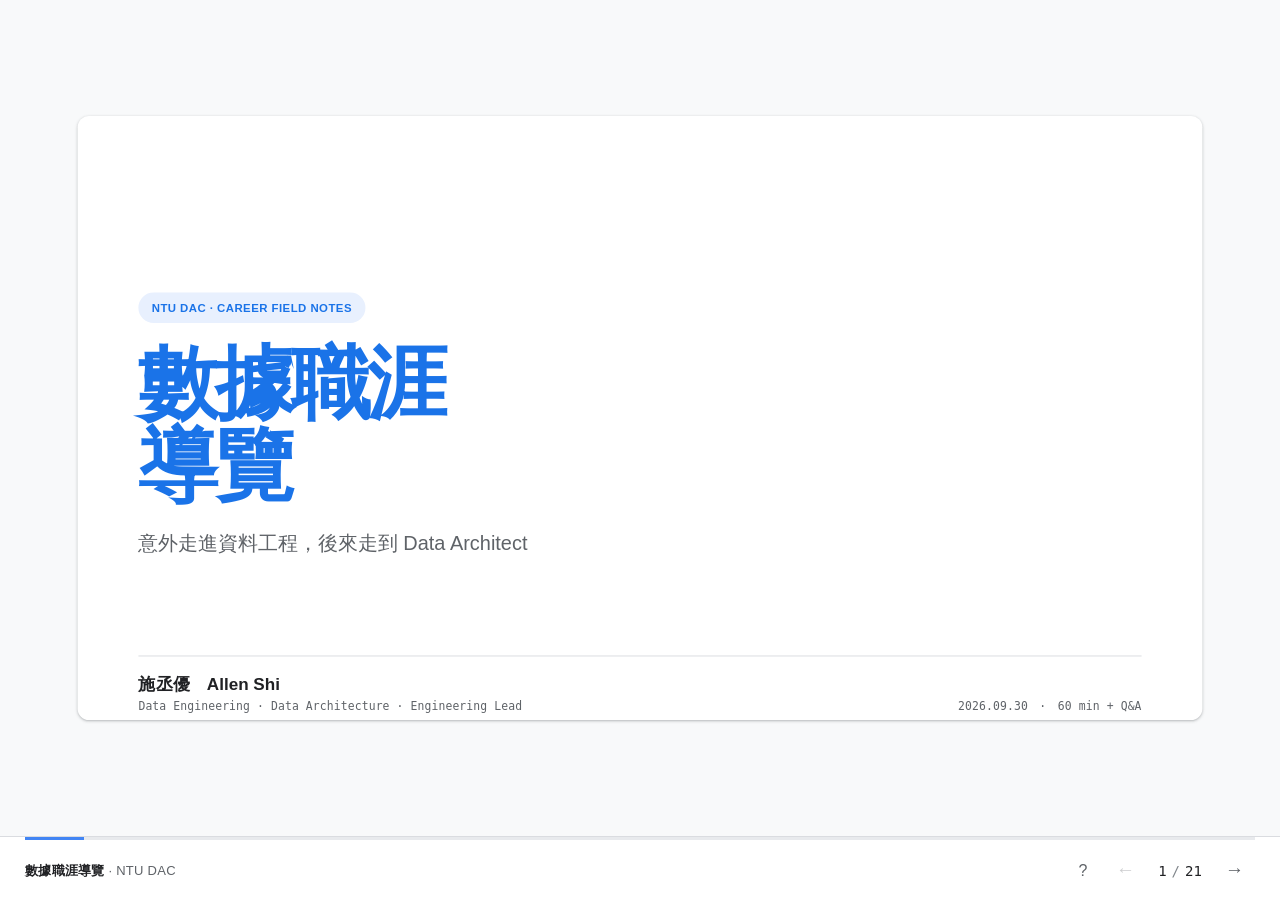
==== commit 9198e783: "Remove dead page" ====
--- a/index.html
+++ b/index.html
@@ -21,44 +21,9 @@
     <p class="cover-sub">意外走進資料工程，後來走到 Data Architect</p>
     <footer class="cover-foot"><div><p class="name">施丞優　Allen Shi</p><p class="mono">Data Engineering · Data Architecture · Engineering Lead</p></div><p class="mono">2026.09.30　·　60 min + Q&amp;A</p></footer>
   </div>
-  <div class="slide-notes" hidden>
-    <p><strong>開場，約 2 分鐘。</strong>今天不會從工具清單開始，也不需要大家現在就決定職稱。我會先講自己的路徑，再把這段經驗放回資料工作的全貌裡。</p>
-    <p>一開始我也不知道自己會走到 Data Engineering，更不可能預先安排好每一步。很多選擇，都是遇到資料量、失敗、部署、權限與溝通問題後，才慢慢看懂自己適合解什麼問題。</p>
-  </div>
-</section>
-
-<section class="slide" id="intro-now" role="group" aria-label="自我介紹：我現在做的事">
-  <div class="pad">
-    <p class="eyebrow"><span class="num">01</span> 自我介紹 · NOW</p>
-    <h2>我現在同時處理<br>資料管線與系統設計</h2>
-    <div class="split split--wide">
-      <div class="stack">
-        <p class="lede">現任歐洲資料顧問公司的 Engineering Lead。我的工作常從一句很模糊的需求開始，最後要變成一個跑得動、有人維護、成本也付得起的系統。</p>
-        <dl class="profile">
-          <div class="profile-line"><dt>我負責</dt><dd>Data Engineering、Cloud Architecture、Data Architecture 與系統架構規劃。</dd></div>
-          <div class="profile-line"><dt>我需要判斷</dt><dd>資料量、存取模式、處理流程、資安限制、穩定性、成本與未來的變化。</dd></div>
-          <div class="profile-line"><dt>我需要協作</dt><dd>和客戶、產品、分析、資料科學與工程團隊，把需求、風險與限制整理成一個能執行的技術決策。</dd></div>
-        </dl>
-      </div>
-      <div class="note-box">
-        <h3>一個常見的工作場景</h3>
-        <p>客戶說：「我們需要即時資料平台。」</p>
-        <p>我會先把幾個基本問題問清楚：</p>
-        <ul>
-          <li>哪個決策真的需要即時？</li>
-          <li>延遲幾分鐘會造成什麼損失？</li>
-          <li>資料量與尖峰怎麼變化？</li>
-          <li>誰定義正確？失敗時誰處理？</li>
-        </ul>
-      </div>
-    </div>
-    <p class="kicker"><strong>我通常先問四件事：誰會用、要多快、怎麼驗證、出錯誰負責。</strong></p>
-  </div>
-  <div class="slide-notes" hidden>
-    <p><strong>這張約 4 分鐘。</strong>不要念職稱。用「一句需求怎麼被拆開」讓大家知道 Engineering Lead 的工作同時包含技術判斷、協作與交付，不會只停在管理或寫一條更大的 Pipeline。</p>
-    <p>顧問情境常需要在不完整資訊下先建立假設，再用問題、資料與小型驗證把假設修正。技術能力很重要；如果無法說明取捨，方案就很難落地。</p>
-  </div>
-</section>
+
+</section>
+
 
 <section class="slide" id="intro-path" role="group" aria-label="自我介紹：關於我與職涯路徑">
   <div class="pad">
@@ -91,16 +56,13 @@
       </article>
     </div>
   </div>
-  <div class="slide-notes" hidden>
-    <p><strong>這張約 5 分鐘。</strong>先讓大家知道我現在的角色、工作焦點、教學背景與學經歷，再用右側過往經歷讓大家看見這些能力是怎麼一路累積。</p>
-    <p>職涯路徑不要講成升職階梯，而是問題範圍逐步變大：從問題拆解、資料處理、資料流程與上線交付，走到平台架構與技術決策。詳細的五階段個人故事與心路轉折先留在後段職涯章慢慢聊，這裡先帶大家看懂工作全貌，轉入下一章的資料價值鏈。</p>
-  </div>
+
 </section>
 
 <!-- SECTION: 02-value-chain -->
 <section class="slide slide--dark section-divider" id="value-divider" role="group" aria-label="資料價值產業鏈：章節開場">
   <div class="pad"><p class="section-code">02 / VALUE CHAIN</p><h2>資料為什麼會變成一門工程？</h2><div class="divider-line"></div><p class="section-intro">一筆資料從事件產生，經過來源系統與資料平台，最後用來分析或支援決策。<br>中間任何一段出了問題，最後的結果就可能不值得相信。</p></div>
-  <div class="slide-notes" hidden><p>這一段先建立共同底圖。資料職位變重要，是因為企業開始把資料當成持續運作的基礎設施，也需要有人把一次性的整理工作變成穩定流程。</p></div>
+
 </section>
 
 <section class="slide" id="value-chain-map" role="group" aria-label="資料價值產業鏈：事件如何走到行動">
@@ -137,9 +99,7 @@
       <div class="value-flow__outcome value-flow__outcome--yellow"><h3>公司真正需要的能力</h3><p>把資料做得更快、更穩，讓人敢拿來做決策；平台長什麼樣只是其中一小部分。</p></div>
     </div>
   </div>
-  <div class="slide-notes" hidden>
-    <p><strong>這張約 5 分鐘。</strong>先帶大家從左到右看完整條資料路徑：一個 dashboard 上的數字，不是從畫面上突然出現，而是從真實世界的事件開始，經過來源系統、資料平台，最後才進到分析與決策。</p><p>再補充各段工作的差異：資料工程在中間承擔的是把來源的混亂整理成下游可依賴的介面；分析與模型則把資料整理成能回答問題的指標、比較和證據。這兩種工作不是分開的兩條路，而是在同一條路徑上接力。</p><p>最後收在下方三個價值：公司真正需要的不是某一個特定平台，而是把資料做得更快、更穩，讓人敢拿來做決策。可以問大家：如果你看見一個 dashboard，會想往左追問哪一段？</p>
-  </div>
+
 </section>
 
 <section class="slide" id="value-why-now" role="group" aria-label="資料職位為什麼近年爆紅">
@@ -171,13 +131,13 @@
     </div>
     <p class="kicker"><strong>資料職位變多，是因為資料已經從分析素材，變成會影響營運的系統。</strong></p>
   </div>
-  <div class="slide-notes" hidden><p><strong>這張約 5 分鐘。</strong>這頁不是要說「資料變多，所以需要資料工程師」這麼簡單。真正的變化是：資料開始進入每天的營運流程，一次錯誤會沿著下游傳出去。</p><p>可以依序講四個痛點：流程需要每天穩定跑；不同部門對同一個指標有不同定義；資料量放大後，速度、回補與成本都變成工程問題；AI 讓答案產生得更快，也讓錯誤定義與過期資料更快被放大。</p><p>收尾時強調：資料職位增加，不是因為工具名稱變多，而是資料已經會影響庫存、行銷、風控與客戶服務。</p></div>
+
 </section>
 
 <!-- SECTION: 03-roles -->
 <section class="slide slide--dark section-divider" id="roles-divider" role="group" aria-label="DA DS DE：章節開場">
   <div class="pad"><p class="section-code">03 / ROLE MAP</p><h2>DA、DS、DE，處理不同的資料問題</h2><div class="divider-line"></div><p class="section-intro">DA 把資料轉成洞察，DS 建立預測與模型，DE 確保資料穩定流動。</p></div>
-  <div class="slide-notes" hidden><p>這一段用問題與產出去講三個角色。不同公司會重疊，尤其小團隊一個人可能同時做兩三種事。</p></div>
+
 </section>
 
 <section class="slide" id="roles-map" role="group" aria-label="DA DS DE：角色比較與職能地圖">
@@ -261,17 +221,13 @@
       <div class="role-map-note">選角色時，想想你願意長期處理哪類問題。</div>
     </div>
   </div>
-  <div class="slide-notes" hidden>
-    <p><strong>這張約 6 分鐘。</strong>DA 會問期間、回補與去重規則；DS 會問特徵是否可用、歷史資料與品質是否足夠；DE 則看影響範圍、監控與如何恢復。</p>
-    <p>三個角色名稱中英對照：DA（Data Analyst 資料分析師）、DS（Data Scientist 資料科學家）、DE（Data Engineer 資料工程師）。DA 側重定義與洞察，DS 側重假設與預測證據，DE 側重管線穩定、資料契約與可追溯重跑。不同公司會有不同邊界與重疊；特別在小團隊，一人可能包辦從資料管線到報表分析。</p>
-    <p>引導學生思考：不需要急著幫自己貼標籤，而是看自己願意長期面對哪類挫折與挑戰——是面對模糊需求並勇敢下定義（DA）、是在不確定中接受假設可能被推翻（DS），還是反覆處理管線失效、重跑回補與底層維運（DE）。接下來用會員流失情境，看這些問題如何在同一個團隊裡接起來。</p>
-  </div>
+
 </section>
 
 <!-- SECTION: 04-collaboration -->
 <section class="slide slide--dark section-divider" id="work-divider" role="group" aria-label="資料工作實務：章節開場">
   <div class="pad"><p class="section-code">04 / WORK IN PRACTICE</p><h2>從一起定義，到把資料交付給下游</h2><div class="divider-line"></div><p class="section-intro">角色合作和 DE 日常，其實是同一件事：把問題做成別人敢用、也接得起來的系統。</p></div>
-  <div class="slide-notes" hidden><p>這一段把原本的 Collaboration 和 DE Daily 合在一起。角色合作不是開會分工而已，最後要落在資料能不能被使用、被驗證、被維護。</p></div>
+
 </section>
 
 <section class="slide" id="work-collaboration" role="group" aria-label="資料工作實務：角色如何一起把問題做完">
@@ -282,7 +238,7 @@
     <div class="collab-flow"><article class="collab-node"><span class="role">DA · 定義</span><h3>先把「流失」說清楚</h3><p>觀察期間、納入族群、例外與成功條件先定義，避免拿模糊標籤訓練模型。</p></article><div class="collab-arrow">→</div><article class="collab-node center"><span class="role">共同決策</span><h3>這個結果要用來做什麼？</h3><p>是發通知、給優惠、調整產品，還是只想理解現象？錯判成本與決策時點要先說清楚。</p></article><div class="collab-arrow">→</div><article class="collab-node"><span class="role">DS · DE</span><h3>驗證，然後持續供應</h3><p>DS 看證據與限制；DE 確認特徵資料能更新、重跑，訓練與上線拿到的資料一致。</p></article></div>
     <div class="contract"><div class="contract-item"><h3>定義</h3><p>期間、族群、例外與成功條件。</p></div><div class="contract-item"><h3>驗證</h3><p>資料一致，結果附帶適用範圍與限制。</p></div><div class="contract-item"><h3>交付</h3><p>更新頻率、owner、失效與回補方式。</p></div></div>
   </div>
-  <div class="slide-notes" hidden><p><strong>這張約 6 分鐘。</strong>用會員流失案例把三種工作接起來。DA 的定義會影響 DS 的標籤，DS 的需求會影響 DE 的資料契約；業務的決策成本則會反過來決定要不要做模型。</p><p>三個底部詞是交付前的最低共識：先把問題定義清楚，再確認資料與結果的限制，最後留下更新頻率、owner、失效訊號與回補方式。合作不是把工作切開，而是讓下一個人不用重新猜前面發生了什麼。</p></div>
+
 </section>
 
 <section class="slide" id="work-de-daily" role="group" aria-label="資料工作實務：資料工程師日常與架構取捨">
@@ -293,13 +249,13 @@
     <div class="day-layout"><div class="day-spine"><div class="day-step"><h3>1. 問清楚來源與用途</h3><p>誰產生、誰使用、多久更新，成功的定義是什麼？</p></div><div class="day-step"><h3>2. 選批次、微批次或即時</h3><p>由決策時點與失敗成本推導，不先追工具熱度。</p></div><div class="day-step"><h3>3. 建立可重跑的流程</h3><p>轉換、重試、回補與版本控制都要能走得通。</p></div><div class="day-step"><h3>4. 讓錯誤先被看見</h3><p>品質、freshness、schema、告警與 owner 要連起來。</p></div><div class="day-step"><h3>5. 交付給下游，持續修</h3><p>文件、血緣與新需求都會回到這條工作迴圈。</p></div></div><div class="day-artifact"><article class="artifact"><span class="mono">INPUT</span><h3>資料契約</h3><p>欄位、型別、更新頻率、擁有者與變更規則。</p></article><article class="artifact"><span class="mono">PROCESS</span><h3>Pipeline</h3><p>能觀測、能重跑，也能處理延遲與部分失敗。</p></article><article class="artifact"><span class="mono">CONTROL</span><h3>品質與血緣</h3><p>知道哪個檢查失敗，也知道影響哪些下游。</p></article><article class="artifact"><span class="mono">HANDOFF</span><h3>文件與告警</h3><p>讓下一個人接手時，不必只靠口頭記憶。</p></article></div></div>
     <p class="quote">即時不是預設答案；<strong>選的方案要對應需求，也要能長期維護。</strong></p>
   </div>
-  <div class="slide-notes" hidden><p><strong>這張約 6 分鐘。</strong>這頁把 DE 的日常和架構判斷放在一起。很多時間花在上游欄位變更、資料延遲、回補、告警與下游定義不一致，不只是寫 Pipeline。</p><p>Batch、Micro-batch、Streaming 都是選項，不是職稱或能力高低。即時需求要由業務決策時點、延遲損失、重放需求、團隊維運能力與成本推導。最後收在四個交付物：資料契約、能重跑的 Pipeline、品質與血緣、文件與告警。</p></div>
+
 </section>
 
 <!-- SECTION: 06-career-path -->
 <section class="slide slide--dark section-divider" id="career-divider" role="group" aria-label="我的職涯如何走到現在：章節開場">
   <div class="pad"><p class="section-code">05 / CAREER PATH</p><h2>職涯往前走，<br>要負責的範圍也會變大</h2><div class="divider-line"></div><p class="section-intro">回頭看，我先學會把問題做深，後來才開始對流程、系統、團隊與決策負責。</p></div>
-  <div class="slide-notes" hidden><p>這一段要講心路，不要念完整履歷。每個階段回答兩件事：當時遇到的問題變了什麼？因此需要多學會哪種責任？</p></div>
+
 </section>
 
 <section class="slide" id="career-timeline" role="group" aria-label="我的職涯如何走到現在：五個階段">
@@ -310,12 +266,7 @@
     <div class="career"><article class="career-item"><span class="era">01 / FOUNDATION</span><h3>數學背景</h3><p>練習定義、假設與驗證，習慣先把模糊問題拆開。</p><p class="learn">面對抽象問題的耐心</p></article><article class="career-item"><span class="era">02 / ENTRY</span><h3>大數據分析訓練</h3><p>從大數據分析訓練接觸資料清理與處理，逐漸注意到背後的工程問題。</p><p class="learn">接觸資料處理與工程問題</p></article><article class="career-item"><span class="era">03 / BACKEND</span><h3>新創後端工程</h3><p>進入資料導向團隊，以後端開發為主並接觸運算框架，發現自己熱愛大量資料可靠流動。</p><p class="learn">讓系統在限制下運作</p></article><article class="career-item"><span class="era">04 / SCALE</span><h3>大規模資料處理</h3><p>正式以資料工程師角色工作，以分散式運算與雲端平台處理龐大資料量，確保管線可重跑。</p><p class="learn">讓流程可重跑、可觀測</p></article><article class="career-item"><span class="era">05 / LEAD</span><h3>架構設計與帶領</h3><p>從資料處理延伸到資料治理、架構規劃與多團隊協作，對技術選擇、邊界與長期維護負責。</p><p class="learn">對選擇與系統結果負責</p></article></div>
     <div class="quote">我找到自己喜歡的工作，是讓大量資料在短時間內<strong>可靠地流過系統</strong>。</div>
   </div>
-  <div class="slide-notes" hidden>
-    <p><strong>這張約 6 分鐘。</strong>這一頁融合了我從數學系一路走到架構工作的五個階段與心路轉折，不要把履歷逐段念過去，而是聚焦「當時遇到的問題變了什麼」與「責任如何擴張」。</p>
-    <p>那時我還不知道資料工程師這個職位，只知道自己想參與資料處理，讓結果更快出來。</p>
-    <p>進入資料導向的新創公司後，雖然掛名後端工程師，但主要接觸大數據運算框架。那時我確定了自己真正熱愛的動機：看著資料順暢流過系統，並把極大資料量在短時間內可靠處理完畢，帶來最直接的成就感。隨後正式在企業級規模以資料工程師身份面對海量處理與穩定交付。</p>
-    <p>後來，我更在意資料治理、資料定義與長期使用，逐步參與跨團隊架構設計，走到現在的 Engineering Lead 工作。</p>
-  </div>
+
 </section>
 
 <section class="slide" id="career-lessons" role="group" aria-label="我的職涯如何走到現在：三個轉折">
@@ -357,19 +308,13 @@
       <span>數據治理 · 資料架構 · 雲端架構</span>
     </div>
   </div>
-  <div class="slide-notes" hidden>
-    <p><strong>這張約 5 分鐘。主軸：</strong>我不是一開始就規劃好要當資料工程師。方向是幾份工作做下來，才慢慢清楚。</p>
-    <p><strong>第一個轉折，金融業數據團隊：</strong>剛進去時，團隊沒有明確定義「資料工程師」這個角色。我做資料處理、分析、資料庫，也接觸大數據系統管理。當時還沒有很強烈地認定這就是我的興趣，只是開始注意到自己對資料如何流動有點好奇。</p>
-    <p><strong>第二個轉折，新創資料產品：</strong>我的職稱是後端工程師，工作有維護 API，也有一大部分要在 Hadoop 相關系統處理資料。這時我比較確定，自己喜歡大數據處理、讓資料跑得更快，也喜歡管理 infra。後來進入遊戲公司，面對更大的資料規模，學到更多 Hadoop 與大數據框架；這段工作把技術底子做深了。</p>
-    <p><strong>第三個轉折，從遊戲公司轉向數據治理：</strong>大規模系統很有挑戰，但也很累。有時錯誤訊息和真正的 root cause 對不上，除錯會花很多力氣。我也發現自己在專案控管、理解業務端在意什麼方面還有不足。剛好獵頭介紹一個數據治理相關職位，我可以把業務需求轉成技術方案，也要控專案進度。做了一段時間後，我發現自己更喜歡數據治理、規劃架構和雲端架構，於是繼續往資料架構發展，現在的職位也是資料架構師。</p>
-    <p><strong>講述時的重點：</strong>不要把這條路說成事先規劃好的升遷階梯。金融業是接觸資料工作的起點；新創讓興趣變得具體；遊戲公司讓我累積大規模系統經驗，也讓我看見只會處理系統問題不夠；數據治理工作則讓我確認自己喜歡把業務需求、專案與架構接起來。</p>
-  </div>
+
 </section>
 
 <!-- SECTION: 07-cases -->
 <section class="slide slide--dark section-divider" id="cases-divider" role="group" aria-label="實際案例分享：章節開場">
   <div class="pad"><p class="section-code">06 / CASE STUDIES</p><h2>從案例看，<br>技術選擇怎麼做出來</h2><div class="divider-line"></div><p class="section-intro">下面用兩個去識別化的工程案例，看不同角色先問什麼，也看每個方案要付出什麼代價。</p></div>
-  <div class="slide-notes" hidden><p>先說明案例邊界：客戶名稱、內部數字與敏感欄位都不放進來。這裡保留問題結構與技術取捨，讓大家看到工程思維如何落地。</p></div>
+
 </section>
 
 <section class="slide" id="case-ingestion" role="group" aria-label="案例一：電商數據中台與資料治理">
@@ -459,14 +404,7 @@
       <span>報表口徑一致</span><b>·</b><span>品質可檢核</span><b>·</b><span>資料來源可追溯</span><b>·</b><span>排程可重跑與補資料</span>
     </div>
   </div>
-  <div class="slide-notes" hidden>
-    <p><strong>約 4–5 分鐘。分享節奏：</strong>0:00–1:00 說明資料量不大、難處在資料和處理邏輯分散；1:00–2:30 走一次來源、載入、BigQuery/dbt 分層與下游的資料路徑；2:30–3:30 說明 Prefect 如何統一排程，讓 Data team 管理執行與重跑／補資料；3:30–4:30 收束到數據治理：報表口徑、品質檢核與來源追溯。</p>
-    <p><strong>背景與問題：</strong>這是電商平台相關專案。原本資料量不算大，但線上會員、線下會員、商品與會員標籤等資料分散；公司層級報表所需的加工邏輯與排程也分布在不同地方。維護時要找出資料在哪裡處理、由哪個排程產生；出錯後要重跑或補資料，也不容易由同一團隊統一管理。</p>
-    <p><strong>架構圖說明：</strong>圖中資料來源包含資料庫／會員資料、檔案、API 與使用者行為；依來源透過 Data Fusion、Python 或 Cloud Storage 載入 BigQuery。進入 BigQuery 後由 dbt 按 Source、ODS、STG、Dimensions &amp; Details、Mart 分層整理，再供 Power BI、Data Science 工作流程、CDP／MA 與 Reverse ETL 使用。這些載入工具是來源路徑的組合，不代表每種資料都依序通過每個工具。</p>
-    <p><strong>排程與治理：</strong>Prefect 用來集中編排與監控資料流程，讓 Data team 統一管理排程、執行狀態，以及失敗後的重跑與補資料。重點不只是把資料放進 BigQuery，而是把原本散落各處的報表加工邏輯收斂到 Data team，使共用資料模型有一致的責任窗口。</p>
-    <p><strong>保留的工程核心：</strong>資料平台集中後，仍需定義各層資料的口徑與粒度，對轉換結果做品質檢核，並保留來源追溯。這延續原案例「資料可信、出了問題能定位」的目標，但不再把故事聚焦在金融業身份橋接或模型特徵工程。</p>
-    <p><strong>資訊邊界：</strong>架構名稱與來源／工具／分層／下游依 Allen 提供的圖與描述整理。沒有提供精確資料量、表數、排程頻率、節省時間或錯誤率，因此本頁不宣稱量化效能提升、特定 SLA 或正式治理指標；口頭補充前請先確認可公開的專案範圍與工具實際使用方式。</p>
-  </div>
+
 </section>
 
 <section class="slide" id="case-compute" role="group" aria-label="案例二：大數據專案 Job Queue API 任務系統">
@@ -542,31 +480,13 @@
       </div>
     </div>
   </div>
-  <div class="slide-notes" hidden>
-    <p><strong>這張約 4–6 分鐘。分享節奏規劃：</strong>0:00–1:00 講原本痛點與人工流程限制；1:00–2:30 拆解 Job Queue API 架構、非同步邊界與 RabbitMQ／MySQL 責任分工；2:30–3:30 提出分散式系統的關鍵 failure mode 問題；3:30–4:30 批判性解讀三階段效能數據與口徑；4:30–5:30 總結工程 trade-off 與資料工程職涯啟示。</p>
-    <p><strong>原本的工作方式與痛點：</strong>原始投影片整理出舊有流程：編輯程式 → 上傳到伺服器 → Crontab 或人工執行。當時面臨的痛點不只是執行速度慢，而是責任混在一起：Spark 程式不易呼叫、大量 Log 集中難以排查、ETL 邏輯全部綁在單一腳本不易維護，且執行進度與狀態完全不可追蹤。</p>
-    <p><strong>架構流程與非同步邊界：</strong>重構後分為清楚的水平鏈路：Client 透過 REST API 提交任務，API 建立 Job ID 並立即回傳，同時將工作推送到 RabbitMQ ready queue；Consumer 訂閱 queue，取出任務後啟動 Spark 分散式運算；處理後的資料寫入 HDFS。這當中的「非同步邊界」在於：Client 與 API 完成提交後就結束同步等待，後續排隊與 Spark 執行完全在背景進行，避免長時間佔用連線。</p>
-    <p><strong>為什麼 RabbitMQ 負責任務傳遞／排隊，而 MySQL 負責持久化狀態／metadata：</strong>這代表兩種完全不同的系統責任。RabbitMQ 是傳遞性、暫態的訊息佇列，專長是緩衝削峰、任務解耦與分派（Consumer 處理完即消費刪除），但不適合用來做狀態查詢、複雜關聯或長期追蹤；MySQL 則是持久化儲存，負責保存 Job ID、請求參數、SQL 內容、目前狀態與產出路徑。兩者搭配是為了讓「任務分派」與「狀態查詢」各自獨立演進。另外 Log System 則專門收集 Spark 執行日誌，讓排查錯誤不必回到各節點翻查檔案。</p>
-    <p><strong>Job lifecycle：</strong>以 ready → running → done／error 追蹤。API 建立任務時寫入 ready，Consumer 取出任務並啟動 Spark 時更新為 running，Spark 成功結束寫入 HDFS 則更新為 done，若執行失敗則記錄為 error。提交者可憑 Job ID 隨時回到 API／MySQL 查詢目前狀態與輸出路徑。</p>
-    <p><strong>以問題形式探討 Failure Modes（不要把未確認的機制寫成已存在）：</strong>在課堂上可以用三個架構問題引導學生思考分散式邊界：
-1. 雙寫一致性問題：如果 REST API 成功將 Job ID 寫入 MySQL，但在向 RabbitMQ publish 訊息時網路斷線或當機，該怎麼辦？此時 DB 有記錄但 queue 永遠沒有任務，系統如何發現與補償？
-2. 重複消費與等冪性問題：如果 Consumer 從 queue 取出任務且 Spark 已經在執行，但 Consumer 節點突發中斷，RabbitMQ 因逾時或未確認將訊息重送給另一個 Consumer，會不會造成同一任務重複執行、覆蓋資料或產生 double write？底層 Spark SQL 是否具備等冪性？
-3. 狀態反饋斷鏈：如果 Spark 順利運算完成並寫入 HDFS，但回報狀態給 MySQL 時發生失敗，DB 依然顯示 running，誰才是系統的 Source of Truth？
-請特別強調：原始投影片提出了架構藍圖，但並未給出完整的 distributed transaction、ack 策略、dead-letter queue 或自動補救實作，這些在真實生產環境都需要額外付出設計與維運成本。</p>
-    <p><strong>三階段效能數據的批判性解讀：</strong>原始投影片列出多項任務從 MapReduce、Spark 到 JobQueueSys 的時間對照，例如 產品 A（MapReduce 5 hr → Spark 3.5 hr → JobQueueSys 1 hr）與 產品 B（MapReduce 6.5 hr → Spark 4.5 hr → JobQueueSys 2.5 hr）。解讀這組數字時必須客觀：這是原始投影片記錄的工程演進方向性成果，但不能說成是 Job Queue 單獨造成了 5 倍或 2.6 倍加速。因為執行時間縮短同時包含了 Spark 記憶體運算、SQL 改寫、硬體配置等綜合影響；且原始資料並未說明資料量大小、測試硬體、是否包含 queue wait 排隊時間、重複測試次數，以及原始投影片「% Increase」欄位的公式口徑。因此演講時明確指出：這是一份方向性驗證數據，而不是嚴格的 benchmark 或 SLA。</p>
-    <p><strong>工程 Trade-off：</strong>做系統不是盲目加技術。換回的是：提交與執行解耦、任務狀態可查、運算引擎可獨立擴展；付出的代價則是：狀態機一致性、訊息重複消費防範與監控維運成本。</p>
-    <p><strong>資訊邊界與待 Allen 確認事項：</strong>
-1. 原始投影片支持的事實：Client／REST API／RabbitMQ／MySQL／Consumer／Spark／HDFS 元件架構；ready／running／done／error 狀態劃分；MapReduce、Spark、JobQueueSys 三階段數據表（如 產品 A 5h→3.5h→1h、產品 B 6.5h→4.5h→2.5h）；原本人工執行與 Log 難查之痛點；Git Flow 多 feature 分支規劃。
-2. 整理出的教學推導：4–6 分鐘節奏配置；提交／佇列／執行／觀測之責任解耦視角；RabbitMQ 與 MySQL 各司其職之設計理由；以問題形式探討的 failure modes 與資料等冪性；工程 trade-off 框架。
-3. 待 Allen 確認事項：Gamania 公司名稱是否可公開具名；專案發生年份、團隊規模與個人實際負責項目；效能數據的硬體、資料量、測量口徑與「% Increase」計算方式；RabbitMQ 的 ack／retry／DLQ／重複消費防範機制；MySQL 與 Queue 一致性設計；系統是否正式 production 上線及維運規模。
-4. 本頁不宣稱的事項：不宣稱正式 SLA、生產環境零故障、完整自動重試機制，不加入來源沒有證據的 scp、跳板機、ps aux、HTTP 202/200、Spark Driver、幾百 MB Log 等未證實細節。</p>
-  </div>
+
 </section>
 
 <!-- SECTION: 08-ai-era -->
 <section class="slide slide--dark section-divider" id="ai-divider" role="group" aria-label="AI 時代該怎麼準備：章節開場">
   <div class="pad"><p class="section-code">07 / AI ERA</p><h2>AI 會改變工作內容，<br>結果仍要有人負責</h2><div class="divider-line"></div><p class="section-intro">程式與答案產生得更快之後，問題定義、驗證、系統脈絡與責任判斷會更常出現在日常工作裡。</p></div>
-  <div class="slide-notes" hidden><p>這一段別做成 AI 工具清單。重點是哪些能力會被放大、哪些責任不能外包給模型。</p></div>
+
 </section>
 
 <section class="slide" id="ai-changes" role="group" aria-label="AI 時代：被加速與被放大的工作">
@@ -576,7 +496,7 @@
     <div class="ai-layout"><div class="ai-column"><h3>被加速的部分</h3><ul class="ai-list"><li>把自然語言轉成 SQL、程式或文件初稿</li><li>探索資料、解釋錯誤、產生測試案例</li><li>比較常見架構與實作方式</li><li>讓一個人先做出原本要多人一起起手的初版</li></ul></div><div class="ai-column"><h3>因此更重要的部分</h3><ul class="ai-list"><li>判斷需求與資料是否真的對得上</li><li>驗證答案、理解邊界、找出模型沒看見的例外</li><li>知道權限、資安、成本與穩定性不能靠猜</li><li>為上線後的結果、失效與影響範圍負責</li></ul></div></div>
     <p class="quote">AI 可以很快寫出答案；<strong>能不能上線</strong>，還是要由工程和業務一起判斷。</p>
   </div>
-  <div class="slide-notes" hidden><p><strong>這張約 5 分鐘。</strong>承認 AI 會提高個人產出，避免用「AI 不會取代人」這種空泛句子帶過。產出速度提高後，驗證、脈絡與責任會更重要。</p></div>
+
 </section>
 
 <section class="slide" id="ai-prep" role="group" aria-label="AI 時代：需要準備的能力">
@@ -586,7 +506,7 @@
     <div class="prepare-steps"><article class="prepare-step"><span class="mono">01 / FOUNDATION</span><h3>把底層補起來</h3><p>SQL、Python、資料結構、網路、Linux、版本控制與基礎統計。基礎不夠，很難知道答案哪裡不對。</p></article><article class="prepare-step"><span class="mono">02 / CONTEXT</span><h3>學會看完整流程</h3><p>不能只看一段 query；還要追來源、轉換、儲存、權限、部署、監控與下游使用。</p></article><article class="prepare-step"><span class="mono">03 / EVIDENCE</span><h3>用測試與觀測驗證</h3><p>用資料測試、效能測試、錯誤情境與真實案例去驗證它。「看起來合理」還不夠。</p></article><article class="prepare-step"><span class="mono">04 / JUDGEMENT</span><h3>練習說清楚取捨</h3><p>為什麼這樣做？成本是什麼？什麼情況會失效？誰需要知道？這些問題比 prompt 技巧更耐用。</p></article></div>
     <p class="kicker"><strong>AI 讓初版更快；真正拉開差距的是，你能不能把結果驗清楚，並對它負責。</strong></p>
   </div>
-  <div class="slide-notes" hidden><p><strong>這張約 5 分鐘。</strong>給學生具體路徑：底層、脈絡、證據、判斷。可以示範讓 AI 產生一段 SQL，但接著問資料定義、NULL、重複、時區與效能，讓大家看到審查比生成更關鍵。</p></div>
+
 </section>
 
 <section class="slide" id="ai-90days" role="group" aria-label="AI 時代：設計一條可驗證的資料流">
@@ -630,13 +550,7 @@
       <span>把假設、測試與取捨一起放進作品。</span>
     </div>
   </div>
-  <div class="slide-notes" hidden>
-    <p><strong>這張約 4–5 分鐘。</strong>重點不是規定幾天做完，而是讓作品呈現一條完整、能被追問的資料流。</p>
-    <p><strong>先定義問題：</strong>先說清楚誰需要這份資料、要做什麼決策，或原本哪個工作很難完成。問題定不清楚，後面即使把資料搬進倉庫，也可能沒人會用。</p>
-    <p><strong>確認資料與處理：</strong>列出資料來源、來源負責人、權限、更新頻率與資料限制，再說明清理、關聯、轉換和結果粒度。用一張架構圖交代資料如何流動，以及為什麼選批次或即時處理、如何選儲存和排程方式。</p>
-    <p><strong>驗證可靠性：</strong>準備幾種測試：輸入資料品質、轉換結果、空值／重複等邊界情況，以及流程失敗時是否能發現。再說明重試、避免重複寫入和補資料如何設計；如果資料量增加，估計哪裡會先成為瓶頸，成本和延遲如何變化。</p>
-    <p><strong>交付作品：</strong>讓別人能看懂問題、資料來源、處理步驟、架構取捨、測試結果和已知限制。作品不必包成產品，也不必一開始就做很大，但要能說明它解決什麼問題，以及資料流在正常和失敗時各怎麼運作。</p>
-  </div>
+
 </section>
 
 <!-- SECTION: 09-qa -->
@@ -644,7 +558,7 @@
   <div class="pad">
     <h2 class="qa-title">Q&amp;A</h2>
   </div>
-  <div class="slide-notes" hidden><p>Q&amp;A 約 10 分鐘。</p></div>
+
 </section>
 </main>
 </div>
@@ -654,7 +568,6 @@
   <div class="chrome-row">
     <p class="brand">數據職涯導覽 <span>· NTU DAC</span></p>
     <div class="controls">
-      <button type="button" class="btn" id="btnNotes" aria-pressed="false" title="講者備註（N）">備註</button>
       <button type="button" class="btn" id="btnHelp" aria-pressed="false" title="快捷鍵說明（?）">?</button>
       <button type="button" class="btn btn--nav" id="btnPrev" title="上一張（←）"><span aria-hidden="true">←</span><span class="sr-only">上一張投影片</span></button>
       <p class="counter" id="counter" aria-hidden="true"><span id="cur">1</span><span class="counter-sep">/</span><span id="total">0</span></p>
@@ -663,13 +576,10 @@
   </div>
 </div>
 
-<aside class="panel panel--notes" id="notes" hidden aria-labelledby="notesTitle">
-  <div class="panel-head"><h2 id="notesTitle">講者備註 <span class="panel-sub" id="notesFor"></span></h2><button type="button" class="btn btn--close" id="btnNotesClose"><span aria-hidden="true">✕</span><span class="sr-only">關閉講者備註</span></button></div>
-  <div class="panel-body" id="notesBody"></div>
-</aside>
+
 <div class="panel panel--help" id="help" hidden role="dialog" aria-modal="false" aria-labelledby="helpTitle">
   <div class="panel-head"><h2 id="helpTitle">鍵盤快捷鍵</h2><button type="button" class="btn btn--close" id="btnHelpClose"><span aria-hidden="true">✕</span><span class="sr-only">關閉說明</span></button></div>
-  <div class="panel-body"><dl class="keys"><div><dt><kbd>→</kbd><kbd>空白</kbd><kbd>PgDn</kbd></dt><dd>下一張</dd></div><div><dt><kbd>←</kbd><kbd>PgUp</kbd></dt><dd>上一張</dd></div><div><dt><kbd>Home</kbd> / <kbd>End</kbd></dt><dd>第一張 / 最後一張</dd></div><div><dt><kbd>1</kbd>–<kbd>9</kbd><kbd>0</kbd></dt><dd>跳到前 10 張</dd></div><div><dt><kbd>N</kbd></dt><dd>講者備註</dd></div><div><dt><kbd>F</kbd></dt><dd>全螢幕</dd></div><div><dt><kbd>?</kbd></dt><dd>顯示／關閉說明</dd></div><div><dt><kbd>Esc</kbd></dt><dd>關閉面板</dd></div></dl><p class="keys-foot">觸控裝置可左右滑動切換；<kbd>⌘</kbd>／<kbd>Ctrl</kbd> + <kbd>P</kbd> 可列印或輸出 PDF。</p></div>
+  <div class="panel-body"><dl class="keys"><div><dt><kbd>→</kbd><kbd>空白</kbd><kbd>PgDn</kbd></dt><dd>下一張</dd></div><div><dt><kbd>←</kbd><kbd>PgUp</kbd></dt><dd>上一張</dd></div><div><dt><kbd>Home</kbd> / <kbd>End</kbd></dt><dd>第一張 / 最後一張</dd></div><div><dt><kbd>1</kbd>–<kbd>9</kbd><kbd>0</kbd></dt><dd>跳到前 10 張</dd></div><div><dt><kbd>F</kbd></dt><dd>全螢幕</dd></div><div><dt><kbd>?</kbd></dt><dd>顯示／關閉說明</dd></div><div><dt><kbd>Esc</kbd></dt><dd>關閉面板</dd></div></dl><p class="keys-foot">觸控裝置可左右滑動切換；<kbd>⌘</kbd>／<kbd>Ctrl</kbd> + <kbd>P</kbd> 可列印或輸出 PDF。</p></div>
 </div>
 <p class="sr-only" id="live" role="status" aria-live="polite"></p>
 <script src="assets/deck.js"></script>
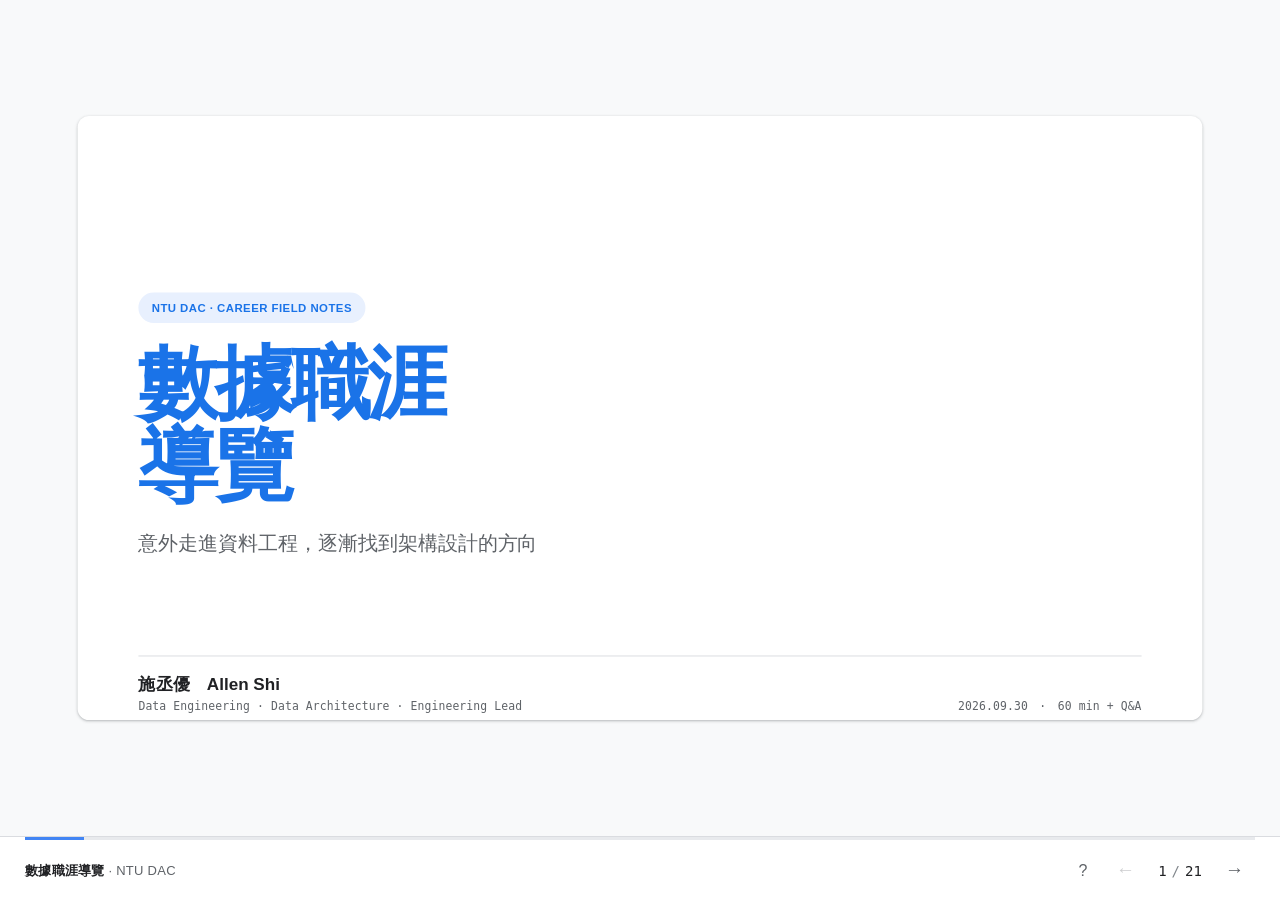
==== commit 2dcd5138: "Format" ====
--- a/index.html
+++ b/index.html
@@ -18,7 +18,7 @@
   <div class="pad">
     <p class="cover-mark">NTU DAC · CAREER FIELD NOTES</p>
     <h1 class="cover-title">數據職涯<br><em>導覽</em></h1>
-    <p class="cover-sub">意外走進資料工程，後來走到 Data Architect</p>
+    <p class="cover-sub">意外走進資料工程，逐漸找到架構設計的方向</p>
     <footer class="cover-foot"><div><p class="name">施丞優　Allen Shi</p><p class="mono">Data Engineering · Data Architecture · Engineering Lead</p></div><p class="mono">2026.09.30　·　60 min + Q&amp;A</p></footer>
   </div>
 
@@ -34,8 +34,8 @@
       <article class="about-me-card">
         <h3 class="about-me-card__title">我的背景</h3>
         <div class="about-me-grid">
-          <div class="about-fact about-fact--blue"><h4>目前角色</h4><p>歐洲資料公司 Engineering Lead</p></div>
-          <div class="about-fact about-fact--red"><h4>工作重點</h4><p>資料工程、雲端架構、資料治理</p></div>
+          <div class="about-fact about-fact--blue"><h4>目前角色</h4><p>Engineering Lead（Cloud &amp; Data）</p></div>
+          <div class="about-fact about-fact--red"><h4>工作重點</h4><p>資料工程、雲端架構、資料架構與治理</p></div>
           <div class="about-fact about-fact--yellow"><h4>教學工作</h4><p>緯育 TibaMe／資策會講師與課程顧問</p></div>
           <div class="about-fact about-fact--green"><h4>專業認證</h4><p>Google Cloud 專業資料工程師與雲端架構師</p></div>
           <div class="about-fact about-fact--blue"><h4>學歷</h4><p>國立中央大學數學系</p></div>
@@ -43,15 +43,13 @@
         </div>
       </article>
       <article class="career-card">
-        <div class="career-card__heading"><h3>我的過往公司</h3><span class="career-card__tag">從資料工程到資料架構</span></div>
-        <ul class="career-bullets" aria-label="我的過往公司">
-          <li class="career-bullet career-bullet--current"><div><h4>歐洲資料公司</h4><p>Engineering Lead｜資料工程、雲端架構</p></div></li>
+        <div class="career-card__heading"><h3>過往公司</h3><span class="career-card__tag">從資料工程到資料架構</span></div>
+        <ul class="career-bullets" aria-label="過往公司">
           <li class="career-bullet career-bullet--blue"><div><h4>ViewSonic</h4><p>資料湖倉、資料治理</p></div></li>
           <li class="career-bullet career-bullet--red"><div><h4>Hengstyle</h4><p>資料模型、資料架構</p></div></li>
           <li class="career-bullet career-bullet--yellow"><div><h4>Gamania</h4><p>分散式 ETL、Spark</p></div></li>
           <li class="career-bullet career-bullet--green"><div><h4>LnData</h4><p>Hadoop 大數據解決方案</p></div></li>
           <li class="career-bullet career-bullet--blue"><div><h4>Taipei Fubon Bank</h4><p>資料管線監控</p></div></li>
-          <li class="career-bullet career-bullet--red"><div><h4>數學系</h4><p>國立中央大學</p></div></li>
         </ul>
       </article>
     </div>
@@ -254,16 +252,16 @@
 
 <!-- SECTION: 06-career-path -->
 <section class="slide slide--dark section-divider" id="career-divider" role="group" aria-label="我的職涯如何走到現在：章節開場">
-  <div class="pad"><p class="section-code">05 / CAREER PATH</p><h2>職涯往前走，<br>要負責的範圍也會變大</h2><div class="divider-line"></div><p class="section-intro">回頭看，我先學會把問題做深，後來才開始對流程、系統、團隊與決策負責。</p></div>
+  <div class="pad"><p class="section-code">05 / CAREER PATH</p><h2>職涯往前走，<br>要負責的範圍也會變大</h2><div class="divider-line"></div><p class="section-intro">回頭看，我先學會把問題做深，後來才開始對流程、系統、架構與技術決策負責。</p></div>
 
 </section>
 
 <section class="slide" id="career-timeline" role="group" aria-label="我的職涯如何走到現在：五個階段">
   <div class="pad">
     <p class="eyebrow"><span class="num">05</span> 我的路徑 · CAREER PATH</p>
-    <h2>從資料工程出發，<br>一路走到架構與帶領</h2>
+    <h2>從後端與資料處理，<br>走到架構設計</h2>
     <p class="lede">我在後端與大量資料處理的工作裡找到方向，後來逐步接下流程、架構與團隊協作的責任。</p>
-    <div class="career"><article class="career-item"><span class="era">01 / FOUNDATION</span><h3>數學背景</h3><p>練習定義、假設與驗證，習慣先把模糊問題拆開。</p><p class="learn">面對抽象問題的耐心</p></article><article class="career-item"><span class="era">02 / ENTRY</span><h3>大數據分析訓練</h3><p>從大數據分析訓練接觸資料清理與處理，逐漸注意到背後的工程問題。</p><p class="learn">接觸資料處理與工程問題</p></article><article class="career-item"><span class="era">03 / BACKEND</span><h3>新創後端工程</h3><p>進入資料導向團隊，以後端開發為主並接觸運算框架，發現自己熱愛大量資料可靠流動。</p><p class="learn">讓系統在限制下運作</p></article><article class="career-item"><span class="era">04 / SCALE</span><h3>大規模資料處理</h3><p>正式以資料工程師角色工作，以分散式運算與雲端平台處理龐大資料量，確保管線可重跑。</p><p class="learn">讓流程可重跑、可觀測</p></article><article class="career-item"><span class="era">05 / LEAD</span><h3>架構設計與帶領</h3><p>從資料處理延伸到資料治理、架構規劃與多團隊協作，對技術選擇、邊界與長期維護負責。</p><p class="learn">對選擇與系統結果負責</p></article></div>
+    <div class="career"><article class="career-item"><span class="era">01 / FOUNDATION</span><h3>數學背景</h3><p>練習定義、假設與驗證，習慣先把模糊問題拆開。</p><p class="learn">面對抽象問題的耐心</p></article><article class="career-item"><span class="era">02 / ENTRY</span><h3>大數據分析訓練</h3><p>從大數據分析訓練接觸資料清理與處理，逐漸注意到背後的工程問題。</p><p class="learn">接觸資料處理與工程問題</p></article><article class="career-item"><span class="era">03 / BACKEND</span><h3>新創後端工程</h3><p>進入資料導向團隊，以後端開發為主並接觸運算框架，發現自己熱愛大量資料可靠流動。</p><p class="learn">讓系統在限制下運作</p></article><article class="career-item"><span class="era">04 / SCALE</span><h3>大規模資料處理</h3><p>正式以資料工程師角色工作，以分散式運算與雲端平台處理龐大資料量，確保管線可重跑。</p><p class="learn">讓流程可重跑、可觀測</p></article><article class="career-item"><span class="era">05 / LEAD</span><h3>架構設計與技術決策</h3><p>從資料處理延伸到資料治理、架構規劃與多團隊協作，對技術選擇、邊界與長期維護負責。</p><p class="learn">對選擇與系統結果負責</p></article></div>
     <div class="quote">我找到自己喜歡的工作，是讓大量資料在短時間內<strong>可靠地流過系統</strong>。</div>
   </div>
 
@@ -276,7 +274,7 @@
     <p class="career-turns-lede">我是在金融數據團隊、新創和遊戲公司的工作裡，慢慢找到想走的方向。</p>
     <div class="career-turn-track" aria-hidden="true"><span>01</span><span>02</span><span>03</span></div>
 
-    <div class="career-turns" aria-label="從金融數據團隊到資料架構師的三個職涯轉折">
+    <div class="career-turns" aria-label="從金融數據團隊到 Engineering Lead（Cloud &amp; Data）的三個職涯轉折">
       <article class="career-turn career-turn--one">
         <span class="career-turn__index">01</span>
         <span class="career-turn__stage">加入數據團隊</span>
@@ -304,7 +302,7 @@
 
     <div class="career-now">
       <span class="mono">NOW</span>
-      <strong>資料架構師</strong>
+      <strong>Engineering Lead（Cloud &amp; Data）</strong>
       <span>數據治理 · 資料架構 · 雲端架構</span>
     </div>
   </div>
@@ -463,19 +461,33 @@
 
     <div class="compute-bottom">
       <div class="compute-evidence">
-        <div class="compute-evidence-head"><span class="mono">PROCESSING TIME / ORIGINAL SLIDE</span><span>三階段時間對照</span></div>
-        <div class="compute-timing-table" role="table" aria-label="產品 A 與產品 B 三種處理方式時間比較">
-          <div class="compute-timing-table__head" role="row"><span role="columnheader">產品</span><span role="columnheader">MapReduce</span><span role="columnheader">Spark</span><span role="columnheader">JobQueueSys</span></div>
-          <div class="compute-timing-table__row" role="row"><strong class="timing-target" role="rowheader">產品 A</strong><span role="cell">5 hr</span><span role="cell">3.5 hr</span><strong role="cell">1 hr</strong></div>
-          <div class="compute-timing-table__row" role="row"><strong class="timing-target" role="rowheader">產品 B</strong><span role="cell">6.5 hr</span><span role="cell">4.5 hr</span><strong role="cell">2.5 hr</strong></div>
-        </div>
-        <p class="compute-footnote">原始投影片列出的方向性數據；資料量、硬體、是否含排隊時間與計算口徑待確認，不歸因於單一元件。</p>
+        <div class="compute-evidence-head"><span class="mono">DAILY PIPELINE TIME</span><span>演進前後概估</span></div>
+        <div class="compute-duration-flow" aria-label="每日資料管線處理時間，從 MapReduce 經 Spark 演進至 JobQueueSys">
+          <div class="compute-duration-stage compute-duration-stage--before">
+            <span class="mono">原流程</span>
+            <strong>MapReduce</strong>
+            <b>約 7–8 小時</b>
+          </div>
+          <span class="compute-duration-arrow" aria-hidden="true">→</span>
+          <div class="compute-duration-stage compute-duration-stage--middle">
+            <span class="mono">引擎轉換</span>
+            <strong>Spark</strong>
+            <b>改用 Spark 處理</b>
+          </div>
+          <span class="compute-duration-arrow" aria-hidden="true">→</span>
+          <div class="compute-duration-stage compute-duration-stage--after">
+            <span class="mono">後續系統</span>
+            <strong>JobQueueSys</strong>
+            <b>約 1–2 小時</b>
+          </div>
+        </div>
+        <p class="compute-footnote">依當時整體流程的概略估計；不同作業與測量範圍可能不同，改善來自逐步演進，不單獨歸因於 Queue。</p>
       </div>
       <div class="compute-decision">
         <span class="mono">WHAT CHANGED</span>
         <ul class="compute-changes">
-          <li>用 Job ID 查詢任務狀態與輸出位置</li>
-          <li>失敗或訊息重送時，核對狀態與結果，避免重複寫入</li>
+          <li>每日資料管線執行時間縮短數倍，約 7–8 小時降至 1–2 小時</li>
+          <li>每個任務都有 Job ID，可追蹤 ready／running／done／error 狀態</li>
         </ul>
       </div>
     </div>
@@ -554,9 +566,25 @@
 </section>
 
 <!-- SECTION: 09-qa -->
-<section class="slide slide--dark" id="qa" role="group" aria-label="Q&A">
+<section id="qa" class="slide slide--dark" role="group" aria-label="Q&amp;A">
   <div class="pad">
     <h2 class="qa-title">Q&amp;A</h2>
+    <div class="qa-contacts">
+      <div class="qa-contact-item">
+        <img src="assets/qr-linkedin.png" alt="LinkedIn QR Code" width="200" height="200" />
+        <div class="qa-contact-text">
+          <a href="https://www.linkedin.com/in/chengyou-shi/" target="_blank" rel="noopener noreferrer" class="qa-contact-link">LinkedIn</a>
+          <span class="qa-contact-desc">工作經歷・保持聯繫</span>
+        </div>
+      </div>
+      <div class="qa-contact-item">
+        <img src="assets/qr-website.png" alt="個人網站 QR Code" width="200" height="200" />
+        <div class="qa-contact-text">
+          <a href="https://uuboyscy.dev" target="_blank" rel="noopener noreferrer" class="qa-contact-link">uuboyscy.dev</a>
+          <span class="qa-contact-desc">個人網站</span>
+        </div>
+      </div>
+    </div>
   </div>
 
 </section>
--- a/assets/style.css
+++ b/assets/style.css
@@ -261,7 +261,7 @@
 #intro-path .lede { margin-bottom: 18px; }
 .about-me-layout {
   display: grid;
-  grid-template-columns: 1.04fr .96fr;
+  grid-template-columns: 728px 400px;
   gap: 24px;
   align-items: stretch;
   margin-top: 18px;
@@ -430,13 +430,13 @@
 .career-bullet h4 {
   margin: 0;
   color: var(--bullet-color, var(--google-text));
-  font-size: 15px;
+  font-size: 17px;
   line-height: 1.2;
 }
 .career-bullet p {
   margin-top: 2px;
   color: var(--google-muted);
-  font-size: 11px;
+  font-size: 14px;
   line-height: 1.25;
 }
 .career-bullet--blue { --bullet-color: var(--google-blue-dark); }
@@ -1003,6 +1003,17 @@
 #case-compute .compute-evidence-head { margin-bottom: 6px; }
 #case-compute .compute-evidence-head .mono { font: 700 11px var(--mono); }
 #case-compute .compute-evidence-head > span:last-child { font-size: 11.5px; }
+#case-compute .compute-duration-flow { display: grid; grid-template-columns: minmax(0, 1fr) 22px minmax(0, 1fr) 22px minmax(0, 1fr); gap: 7px; align-items: stretch; margin: 9px 0 7px; }
+#case-compute .compute-duration-stage { display: flex; min-width: 0; min-height: 66px; flex-direction: column; justify-content: center; gap: 3px; padding: 8px 10px; border-left: 3px solid var(--google-blue); border-radius: 7px; background: var(--google-bg); }
+#case-compute .compute-duration-stage--before { border-left-color: var(--google-red); }
+#case-compute .compute-duration-stage--middle { border-left-color: #fbbc04; }
+#case-compute .compute-duration-stage--after { border-left-color: var(--google-green); background: var(--google-green-wash); }
+#case-compute .compute-duration-stage .mono { color: var(--google-subtle); font-size: 10px; font-weight: 700; }
+#case-compute .compute-duration-stage strong { color: var(--google-text); font-size: 13px; line-height: 1.2; }
+#case-compute .compute-duration-stage b { color: var(--google-muted); font-size: 13px; line-height: 1.2; white-space: nowrap; }
+#case-compute .compute-duration-stage--before b { color: var(--google-red); }
+#case-compute .compute-duration-stage--after b { color: var(--google-green); }
+#case-compute .compute-duration-arrow { display: grid; place-items: center; color: var(--google-blue); font-size: 18px; font-weight: 700; }
 #case-compute .compute-timing-table__head, #case-compute .compute-timing-table__row { display: grid; grid-template-columns: 74px repeat(3, minmax(0, 1fr)); gap: 7px; align-items: center; }
 #case-compute .compute-timing-table__head { padding: 3px 0 5px; border-bottom: 1px solid var(--google-line); color: var(--google-subtle); font-size: 11px; font-weight: 700; }
 #case-compute .compute-timing-table__head span:not(:first-child), #case-compute .compute-timing-table__row > span { text-align: center; }
@@ -1511,3 +1522,68 @@
 #ai-90days .project-takeaway { display: grid; grid-template-columns: 1.1fr 1fr; gap: 20px; align-items: center; margin-top: 13px; padding: 13px 18px; border-radius: 9px; background: var(--google-blue-wash); }
 #ai-90days .project-takeaway strong { color: var(--google-blue-dark); font-size: 15px; line-height: 1.4; }
 #ai-90days .project-takeaway span { color: var(--google-muted); font-size: 13px; line-height: 1.4; }
+
+/* QA Slide Custom Rules */
+#qa .pad {
+  display: flex;
+  flex-direction: column;
+  align-items: center;
+  justify-content: center;
+  gap: 28px;
+  height: 100%;
+  box-sizing: border-box;
+}
+
+#qa .qa-title {
+  font-size: 96px;
+  line-height: 1;
+  margin: 0;
+  text-align: center;
+}
+
+#qa .qa-contacts {
+  display: flex;
+  flex-direction: row;
+  justify-content: center;
+  align-items: center;
+  gap: 72px;
+}
+
+#qa .qa-contact-item {
+  display: flex;
+  flex-direction: column;
+  align-items: center;
+  gap: 12px;
+  text-align: center;
+}
+
+#qa .qa-contact-item img {
+  width: 200px;
+  height: 200px;
+  background-color: #ffffff;
+  border-radius: 8px;
+  display: block;
+}
+
+#qa .qa-contact-text {
+  display: flex;
+  flex-direction: column;
+  align-items: center;
+  gap: 4px;
+}
+
+#qa .qa-contact-link {
+  font-size: 20px;
+  font-weight: 600;
+  color: inherit;
+  text-decoration: none;
+}
+
+#qa .qa-contact-link:hover {
+  text-decoration: underline;
+}
+
+#qa .qa-contact-desc {
+  font-size: 16px;
+  opacity: 0.85;
+}
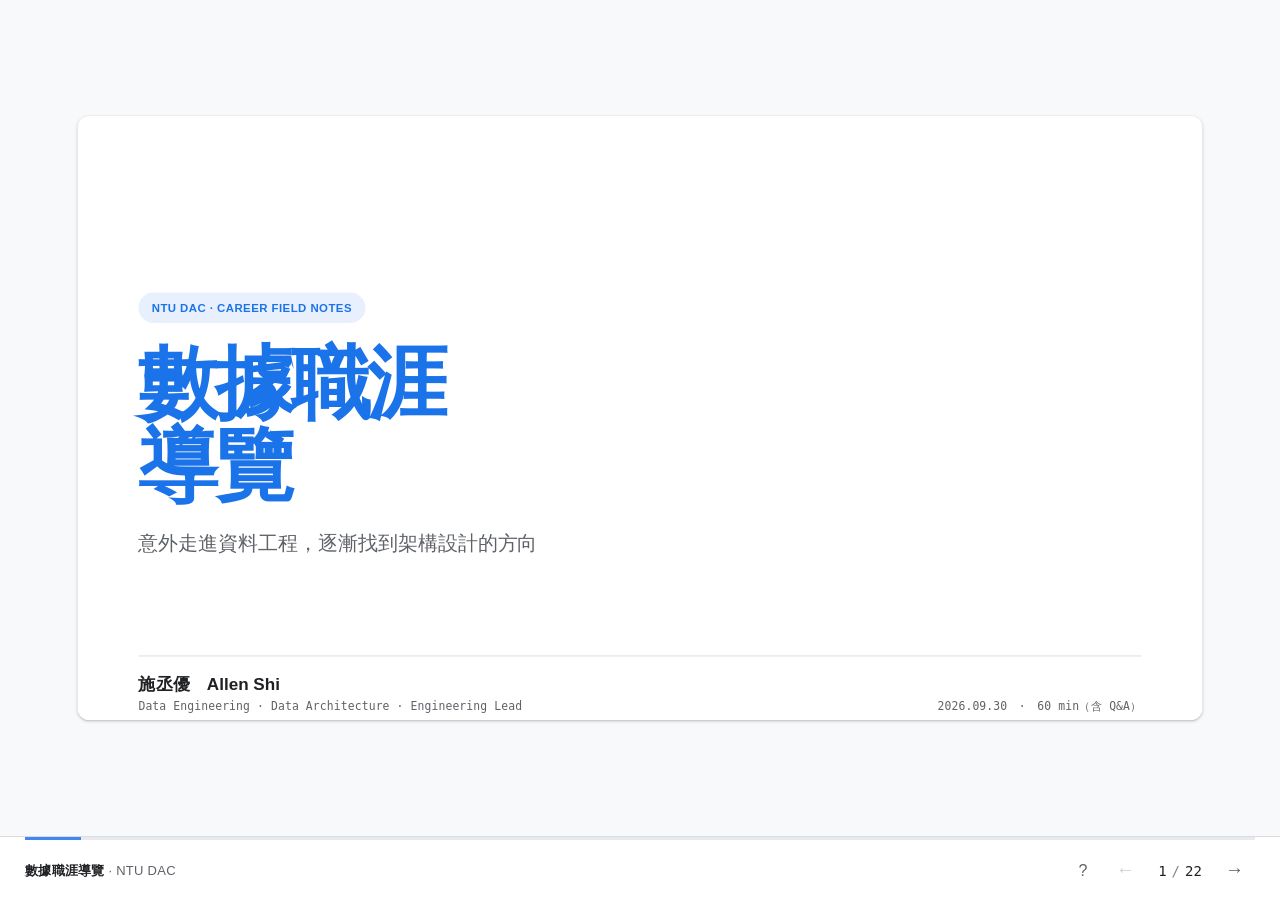
==== commit 3b8499d1: "Updated position" ====
--- a/index.html
+++ b/index.html
@@ -19,7 +19,7 @@
     <p class="cover-mark">NTU DAC · CAREER FIELD NOTES</p>
     <h1 class="cover-title">數據職涯<br><em>導覽</em></h1>
     <p class="cover-sub">意外走進資料工程，逐漸找到架構設計的方向</p>
-    <footer class="cover-foot"><div><p class="name">施丞優　Allen Shi</p><p class="mono">Data Engineering · Data Architecture · Engineering Lead</p></div><p class="mono">2026.09.30　·　60 min + Q&amp;A</p></footer>
+    <footer class="cover-foot"><div><p class="name">施丞優　Allen Shi</p><p class="mono">Data Engineering · Data Architecture · Engineering Lead</p></div><p class="mono">2026.09.30　·　60 min（含 Q&amp;A）</p></footer>
   </div>
 
 </section>
@@ -43,7 +43,7 @@
         </div>
       </article>
       <article class="career-card">
-        <div class="career-card__heading"><h3>過往公司</h3><span class="career-card__tag">從資料工程到資料架構</span></div>
+        <div class="career-card__heading"><h3>過往公司</h3></div>
         <ul class="career-bullets" aria-label="過往公司">
           <li class="career-bullet career-bullet--blue"><div><h4>ViewSonic</h4><p>資料湖倉、資料治理</p></div></li>
           <li class="career-bullet career-bullet--red"><div><h4>Hengstyle</h4><p>資料模型、資料架構</p></div></li>
@@ -58,14 +58,75 @@
 </section>
 
 <!-- SECTION: 02-value-chain -->
-<section class="slide slide--dark section-divider" id="value-divider" role="group" aria-label="資料價值產業鏈：章節開場">
-  <div class="pad"><p class="section-code">02 / VALUE CHAIN</p><h2>資料為什麼會變成一門工程？</h2><div class="divider-line"></div><p class="section-intro">一筆資料從事件產生，經過來源系統與資料平台，最後用來分析或支援決策。<br>中間任何一段出了問題，最後的結果就可能不值得相信。</p></div>
-
-</section>
-
-<section class="slide" id="value-chain-map" role="group" aria-label="資料價值產業鏈：事件如何走到行動">
-  <div class="pad">
-    <p class="eyebrow"><span class="num">02</span> 資料價值產業鏈</p>
+<section class="slide slide--dark section-divider" id="value-divider" role="group" aria-label="資料價值鏈：章節開場">
+  <div class="pad"><p class="section-code">02 / VALUE CHAIN</p><h2>資料為什麼會變成一門工程？</h2><div class="divider-line"></div><p class="section-intro">企業想用資料回答問題、做出決策。<br>答案能不能用，要從資料來源與流程開始看。</p></div>
+
+</section>
+
+<section class="slide" id="value-demand-trend" role="group" aria-label="AI 相關招募增幅與資料職位招募快照">
+  <div class="pad">
+    <p class="eyebrow"><span class="num">02</span> 招募需求</p>
+    <h2>企業對 AI 與資料人才的需求</h2>
+
+    <div class="demand-comparisons">
+      <figure class="demand-chart" aria-label="104 平台 AI 相關工作機會從 2022 至 2026 年增加 97.6%，同期整體招募市場增加 22.9%；兩者都以各自 2022 年的工作機會數為基準">
+        <figcaption><span>已發生的變化｜2022–2026</span><h3>AI 相關工作機會增加多少？</h3><p>各自以 2022 年工作機會數為基準</p></figcaption>
+        <div class="demand-bar"><span>AI 相關需求</span><div class="demand-bar__track"><i style="width:97.6%"></i></div><strong>+97.6%</strong></div>
+        <div class="demand-bar demand-bar--baseline"><span>整體招募市場</span><div class="demand-bar__track"><i style="width:22.9%"></i></div><strong>+22.9%</strong></div>
+        <p class="demand-chart__scope">這是招募量的增幅，並非 AI 職缺在整體市場的占比。</p>
+        <a href="https://blog.104.com.tw/104data-ai-trend-report-2026/">104《AI 人才趨勢報告》，2026 ↗</a>
+      </figure>
+
+      <figure class="demand-roles" aria-label="樣本中刊登至少一筆資料科學家職缺的公司占 15%，資料工程師占 12%，資料分析師占 8%">
+        <figcaption><span>招募快照｜2025/12–2026/01</span><h3>有多少公司在招募資料相關職位？</h3></figcaption>
+        <div class="demand-roles__overall"><strong>31%</strong><p>的樣本公司開出資料相關職缺</p></div>
+        <p class="demand-roles__by-role">分開看三種職位，有刊登該職缺的公司比例：</p>
+        <div class="demand-role-bar"><span>資料科學家<small>Data Scientist</small></span><div class="demand-role-bar__track"><i style="width:75%"></i></div><strong>15%</strong></div>
+        <div class="demand-role-bar"><span>資料工程師<small>Data Engineer</small></span><div class="demand-role-bar__track"><i style="width:60%"></i></div><strong>12%</strong></div>
+        <div class="demand-role-bar"><span>資料分析師<small>Data Analyst</small></span><div class="demand-role-bar__track"><i style="width:40%"></i></div><strong>8%</strong></div>
+        <div class="demand-roles__axis" aria-hidden="true"><span></span><div><span>0%</span><span>10%</span><span>20%</span></div><span></span></div>
+        <p class="demand-roles__scope">858 家美國科技公司；職位可重疊，31% 也包含其他資料職位。</p>
+        <a href="https://risogroup.co/insights/data-role-hiring.html">Riso Group 原始分析 ↗</a>
+      </figure>
+    </div>
+
+    <p class="demand-limit">左邊比較兩段期間的招募增幅；右邊統計樣本公司是否刊登職缺，兩種百分比不能互相比較。</p>
+  </div>
+
+</section>
+
+<section class="slide" id="value-why-now" role="group" aria-label="企業為什麼需要資料職位：從報表到 AI">
+  <div class="pad">
+    <p class="eyebrow"><span class="num">02</span> 企業的資料問題</p>
+    <h2>企業為什麼需要資料職位？</h2>
+
+    <div class="why5-prompt">
+      <span>一個常見問題</span>
+      <p>昨天的營收是多少？</p>
+      <small>AI 能更快做出報表；若漏了退款，數字照樣錯。</small>
+    </div>
+
+    <div class="why5-explanation">
+      <div class="why5-work" aria-label="營收資料需要處理的問題">
+        <div><h3>來源分散</h3><p>訂單、退款放在不同系統，得先接起來。</p></div>
+        <div><h3>營收怎麼算</h3><p>折扣和退款怎麼算，大家要用同一個口徑。</p></div>
+        <div><h3>出錯難查</h3><p>報表每天更新，數字怪了得追得到原因。</p></div>
+      </div>
+      <aside class="why5-governance" aria-label="企業資料治理調查">
+        <strong>21%</strong>
+        <p>受訪企業認為資料治理成熟度不足，是導入 AI 時的資安挑戰。</p>
+        <a href="https://www.ithome.com.tw/article/175312">iThome 2026 企業調查 ↗</a>
+      </aside>
+    </div>
+
+    <p class="why5-takeaway slide-takeaway">把資料來源接好、算法說清楚，報表和 AI 才有可信的資料。</p>
+  </div>
+
+</section>
+
+<section class="slide" id="value-chain-map" role="group" aria-label="資料價值鏈：事件如何走到行動">
+  <div class="pad">
+    <p class="eyebrow"><span class="num">02</span> 資料價值鏈</p>
     <h2>一張 dashboard，<br>背後有一整條資料路徑</h2>
     <p class="lede">DA、DS、DE 都在同一條資料路徑上工作。畫面上的數字只是最後一站，前面每個環節都可能改變它。</p>
     <div class="value-flow" aria-label="資料從事件走到決策的五個階段">
@@ -96,38 +157,6 @@
       <div class="value-flow__outcome value-flow__outcome--green"><h3>分析的價值</h3><p>把資料整理成能回答問題的指標、比較和證據；圖表只是最後的呈現方式。</p></div>
       <div class="value-flow__outcome value-flow__outcome--yellow"><h3>公司真正需要的能力</h3><p>把資料做得更快、更穩，讓人敢拿來做決策；平台長什麼樣只是其中一小部分。</p></div>
     </div>
-  </div>
-
-</section>
-
-<section class="slide" id="value-why-now" role="group" aria-label="資料職位為什麼近年爆紅">
-  <div class="pad">
-    <p class="eyebrow"><span class="num">02</span> 為什麼是現在？</p>
-    <h2>資料職位為什麼在這幾年變多？</h2>
-    <p class="thesis">資料一旦進入營運，錯一次就不只是報表錯；庫存、行銷、風控與客戶服務都可能跟著錯。</p>
-    <div class="pain-grid">
-      <article class="pain-card pain-card--blue">
-        <span class="pain-card__no">01 / DAILY</span>
-        <h3>資料變成每天都要跑的系統</h3>
-        <p>流程不是跑完一次就結束。半夜斷掉、隔天才發現，報表、推薦或營運數字就會一起延遲。</p>
-      </article>
-      <article class="pain-card pain-card--red">
-        <span class="pain-card__no">02 / DEFINITION</span>
-        <h3>同一個數字，常常有不同答案</h3>
-        <p>不同團隊各自計算營收或活躍用戶，大家都能交報表，卻沒有人能說明哪個才是基準。</p>
-      </article>
-      <article class="pain-card pain-card--yellow">
-        <span class="pain-card__no">03 / SCALE</span>
-        <h3>資料量變大，錯誤也變得更貴</h3>
-        <p>查詢變慢、回補變久、雲端費用上升。問題不再只是能不能算，而是能不能穩定地算下去。</p>
-      </article>
-      <article class="pain-card pain-card--green">
-        <span class="pain-card__no">04 / AI</span>
-        <h3>AI 越快，越快暴露資料問題</h3>
-        <p>模型可以很快給答案，但來源過期、欄位定義不一致，回答再順也可能是錯的。</p>
-      </article>
-    </div>
-    <p class="kicker"><strong>資料職位變多，是因為資料已經從分析素材，變成會影響營運的系統。</strong></p>
   </div>
 
 </section>
@@ -245,7 +274,7 @@
     <h2>DE 的日常，<br>不是把 Pipeline 寫完就結束</h2>
     <p class="lede">每個需求都要在即時性、可靠度、維運能力與成本之間做選擇。</p>
     <div class="day-layout"><div class="day-spine"><div class="day-step"><h3>1. 問清楚來源與用途</h3><p>誰產生、誰使用、多久更新，成功的定義是什麼？</p></div><div class="day-step"><h3>2. 選批次、微批次或即時</h3><p>由決策時點與失敗成本推導，不先追工具熱度。</p></div><div class="day-step"><h3>3. 建立可重跑的流程</h3><p>轉換、重試、回補與版本控制都要能走得通。</p></div><div class="day-step"><h3>4. 讓錯誤先被看見</h3><p>品質、freshness、schema、告警與 owner 要連起來。</p></div><div class="day-step"><h3>5. 交付給下游，持續修</h3><p>文件、血緣與新需求都會回到這條工作迴圈。</p></div></div><div class="day-artifact"><article class="artifact"><span class="mono">INPUT</span><h3>資料契約</h3><p>欄位、型別、更新頻率、擁有者與變更規則。</p></article><article class="artifact"><span class="mono">PROCESS</span><h3>Pipeline</h3><p>能觀測、能重跑，也能處理延遲與部分失敗。</p></article><article class="artifact"><span class="mono">CONTROL</span><h3>品質與血緣</h3><p>知道哪個檢查失敗，也知道影響哪些下游。</p></article><article class="artifact"><span class="mono">HANDOFF</span><h3>文件與告警</h3><p>讓下一個人接手時，不必只靠口頭記憶。</p></article></div></div>
-    <p class="quote">即時不是預設答案；<strong>選的方案要對應需求，也要能長期維護。</strong></p>
+    <p class="quote slide-takeaway">即時不是預設答案；<strong>選的方案要對應需求，也要能長期維護。</strong></p>
   </div>
 
 </section>
@@ -262,7 +291,7 @@
     <h2>從後端與資料處理，<br>走到架構設計</h2>
     <p class="lede">我在後端與大量資料處理的工作裡找到方向，後來逐步接下流程、架構與團隊協作的責任。</p>
     <div class="career"><article class="career-item"><span class="era">01 / FOUNDATION</span><h3>數學背景</h3><p>練習定義、假設與驗證，習慣先把模糊問題拆開。</p><p class="learn">面對抽象問題的耐心</p></article><article class="career-item"><span class="era">02 / ENTRY</span><h3>大數據分析訓練</h3><p>從大數據分析訓練接觸資料清理與處理，逐漸注意到背後的工程問題。</p><p class="learn">接觸資料處理與工程問題</p></article><article class="career-item"><span class="era">03 / BACKEND</span><h3>新創後端工程</h3><p>進入資料導向團隊，以後端開發為主並接觸運算框架，發現自己熱愛大量資料可靠流動。</p><p class="learn">讓系統在限制下運作</p></article><article class="career-item"><span class="era">04 / SCALE</span><h3>大規模資料處理</h3><p>正式以資料工程師角色工作，以分散式運算與雲端平台處理龐大資料量，確保管線可重跑。</p><p class="learn">讓流程可重跑、可觀測</p></article><article class="career-item"><span class="era">05 / LEAD</span><h3>架構設計與技術決策</h3><p>從資料處理延伸到資料治理、架構規劃與多團隊協作，對技術選擇、邊界與長期維護負責。</p><p class="learn">對選擇與系統結果負責</p></article></div>
-    <div class="quote">我找到自己喜歡的工作，是讓大量資料在短時間內<strong>可靠地流過系統</strong>。</div>
+    <div class="quote slide-takeaway">我找到自己喜歡的工作，是讓大量資料在短時間內<strong>可靠地流過系統</strong>。</div>
   </div>
 
 </section>
@@ -279,24 +308,21 @@
         <span class="career-turn__index">01</span>
         <span class="career-turn__stage">加入數據團隊</span>
         <h3>興趣先埋下來</h3>
-        <p>當時沒有很明確的「資料工程師」角色。我做資料處理與分析、管理資料庫，也接觸大數據系統。對資料怎麼流動開始有點好奇，但還說不上是明確興趣。</p>
-        <p class="career-turn__reflection">那時只是隱約覺得，自己喜歡碰資料。</p>
+        <p>在金融數據團隊，我做資料處理與分析，也接觸資料庫和大數據系統。那時開始好奇資料怎麼流動，還沒想過要成為資料工程師。</p>
       </article>
 
       <article class="career-turn career-turn--two">
         <span class="career-turn__index">02</span>
         <span class="career-turn__stage">後端工程師、大數據處理</span>
         <h3>確定喜歡大數據處理</h3>
-        <p>新創時我以後端工程為主，維護 API，也要用 Hadoop 處理資料。這讓我確定自己喜歡處理大量資料、讓它跑得更快，也喜歡管理 infra。後來到遊戲公司，我又累積了大規模資料與大數據框架經驗。</p>
-        <p class="career-turn__reflection">好奇變成了想繼續深耕的技術方向。</p>
+        <p>在新創做後端時，我維護 API、用 Hadoop 處理資料。後來進遊戲公司，面對更大的資料量，更確定自己喜歡這類工程問題。</p>
       </article>
 
       <article class="career-turn career-turn--three">
         <span class="career-turn__index">03</span>
         <span class="career-turn__stage">資料架構、資料治理</span>
         <h3>從系統維運轉向治理與架構</h3>
-        <p>大數據系統讓我學到很多，但除錯常卡在錯誤訊息和 root cause 對不上。我也看見自己需要補專案控管與理解業務需求的能力。獵頭介紹數據治理職務後，我開始和業務釐清需求、轉成技術方案並控進度，發現自己更喜歡治理與架構工作。</p>
-        <p class="career-turn__reflection">這次轉職讓我找到更適合自己的工作重心。</p>
+        <p>維運大數據系統時，除錯常花很多力氣。我也想更理解業務需求；轉到資料治理工作後，開始把需求轉成方案，逐漸走向架構設計。</p>
       </article>
     </div>
 
@@ -320,7 +346,7 @@
     <div class="case-banner">
       <div>
         <p class="eyebrow"><span class="num">06</span> 案例一 · DATA PLATFORM</p>
-        <h2>把分散的電商資料，<br>整成公司共用的數據底座</h2>
+        <h2>把分散的電商資料，<br>整成共用資料平台</h2>
       </div>
       <p class="case-label">電商數據中台專案</p>
     </div>
@@ -329,11 +355,7 @@
       <aside class="ecom-context" aria-label="專案背景與問題">
         <span class="mono">THE PROBLEM</span>
         <h3>資料量不大，<br>但來源與邏輯很分散</h3>
-        <div class="ecom-source-list" aria-label="主要資料來源">
-          <span>線上會員</span><span>線下會員</span>
-          <span>商品資料</span><span>會員標籤</span>
-        </div>
-        <p>公司報表各自加工資料，SQL／ETL 邏輯與排程散落在不同地方，重跑和補資料也不易統一管理。</p>
+        <p>各部門的報表邏輯與排程散在不同地方，出錯後不易追查或補資料。</p>
         <div class="ecom-team">
           <span class="mono">DATA TEAM</span>
           <strong>集中控管資料邏輯與排程</strong>
@@ -350,8 +372,8 @@
             <span class="ecom-stage__label">SOURCES</span>
             <strong>公司資料</strong>
             <div class="ecom-chips">
-              <span>線上會員</span><span>線下會員</span>
-              <span>商品資料</span><span>會員標籤</span>
+              <span>線上／線下會員</span>
+              <span>商品與會員標籤</span>
               <span>API／行為資料</span>
             </div>
           </div>
@@ -397,9 +419,9 @@
       </div>
     </div>
 
-    <div class="ecom-governance" aria-label="治理目標">
-      <strong>治理落點</strong>
-      <span>報表口徑一致</span><b>·</b><span>品質可檢核</span><b>·</b><span>資料來源可追溯</span><b>·</b><span>排程可重跑與補資料</span>
+    <div class="ecom-governance slide-takeaway" aria-label="治理成果">
+      <strong>整理後</strong>
+      <span>報表邏輯與排程集中管理；有問題時，能追來源、重跑或補資料。</span>
     </div>
   </div>
 
@@ -408,7 +430,7 @@
 <section class="slide" id="case-compute" role="group" aria-label="案例二：大數據專案 Job Queue API 任務系統">
   <div class="pad">
     <div class="case-banner">
-      <div><p class="eyebrow"><span class="num">06</span> 案例二 · COMPUTE</p><h2>讓 ETL 任務<br>可以排隊、追蹤與交付</h2></div>
+      <div><p class="eyebrow"><span class="num">06</span> 案例二 · COMPUTE</p><h2>讓 ETL 任務<br>可以提交、排隊與追蹤</h2></div>
       <p class="case-label">大數據專案</p>
     </div>
 
@@ -418,42 +440,40 @@
         <h3>程式要上傳，<br>執行後也難追蹤</h3>
         <div class="compute-before"><span>編輯程式</span><b>→</b><span>上傳伺服器</span><b>→</b><span>Crontab／人工執行</span></div>
         <ul class="compute-pain-list">
-          <li>Spark 程式不易呼叫</li>
-          <li>大量 Log 難以查找</li>
           <li>ETL 邏輯集中，不易維護</li>
-          <li>執行狀態不易追蹤</li>
+          <li>執行狀態與 Log 難查</li>
         </ul>
       </aside>
 
       <div class="compute-main">
         <div class="compute-flow-label">
-          <span class="mono">JOB QUEUE API / SYSTEM MAP</span>
+          <span class="mono">任務如何提交與執行</span>
         </div>
         <div class="compute-system" aria-label="Job Queue API 提交與背景執行架構">
-          <div class="compute-system__lane compute-system__lane--submit">01 / SUBMIT & QUEUE</div>
+          <div class="compute-system__lane compute-system__lane--submit">01 / 提交與排隊</div>
           <div class="compute-node compute-node--client compute-system__client"><span class="mono">CLIENT</span><strong>提交任務</strong></div>
           <span class="compute-system__arrow compute-system__arrow--client" aria-hidden="true">→</span>
           <div class="compute-node compute-node--api compute-system__api"><span class="mono">REST API</span><strong>建立 Job</strong></div>
           <span class="compute-system__arrow compute-system__arrow--api" aria-hidden="true">→</span>
           <div class="compute-node compute-node--queue compute-system__queue"><span class="mono">RABBITMQ</span><strong>ready queue</strong></div>
-          <div class="compute-system__return"><strong>Job ID 回傳 Client</strong><span>提交完成即可查詢，不必等待 Spark 跑完</span></div>
-          <div class="compute-system__async"><span>非同步邊界</span><b>任務進入 queue 後，由 Consumer 背景執行</b></div>
+          <div class="compute-system__return"><strong>回傳 Job ID</strong><span>提交者可查狀態</span></div>
+          <div class="compute-system__async"><span>背景執行</span><b>Client 不必等待 Spark 完成</b></div>
           <span class="compute-system__down" aria-hidden="true">↓</span>
-          <div class="compute-system__lane compute-system__lane--execute">02 / EXECUTE & STORE</div>
+          <div class="compute-system__lane compute-system__lane--execute">02 / 執行與保存</div>
           <div class="compute-node compute-node--consumer compute-system__consumer"><span class="mono">CONSUMER</span><strong>取出任務</strong></div>
           <span class="compute-system__arrow compute-system__arrow--spark" aria-hidden="true">→</span>
           <div class="compute-node compute-node--spark compute-system__spark"><span class="mono">SPARK</span><strong>執行 ETL</strong></div>
           <span class="compute-system__arrow compute-system__arrow--hdfs" aria-hidden="true">→</span>
           <div class="compute-node compute-node--hdfs compute-system__hdfs"><span class="mono">HDFS</span><strong>保存結果</strong></div>
           <div class="compute-system__store">
-            <span class="mono">JOB STATE / METADATA · API + CONSUMER</span>
-            <div class="compute-system__store-copy"><strong>MySQL</strong><span>保存 Job ID、狀態、SQL 與 HDFS 輸出路徑</span></div>
+            <span class="mono">任務狀態</span>
+            <div class="compute-system__store-copy"><strong>MySQL</strong><span>Job ID、狀態與輸出路徑</span></div>
             <div class="compute-system__states" aria-label="任務狀態：ready、running、done 或 error"><span>ready</span><i>→</i><span>running</span><i>→</i><span>done</span><i>/</i><span>error</span></div>
           </div>
           <div class="compute-system__logs">
-            <span class="mono">SPARK LOGS</span>
+            <span class="mono">執行紀錄</span>
             <strong>Log System</strong>
-            <span>集中查看執行紀錄與錯誤</span>
+            <span>集中查看錯誤</span>
           </div>
         </div>
       </div>
@@ -461,8 +481,8 @@
 
     <div class="compute-bottom">
       <div class="compute-evidence">
-        <div class="compute-evidence-head"><span class="mono">DAILY PIPELINE TIME</span><span>演進前後概估</span></div>
-        <div class="compute-duration-flow" aria-label="每日資料管線處理時間，從 MapReduce 經 Spark 演進至 JobQueueSys">
+        <div class="compute-evidence-head"><span class="mono">DAILY PIPELINE TIME</span></div>
+        <div class="compute-duration-flow" aria-label="每日資料管線處理時間：從 MapReduce 改用 Spark，後續整合 Spark 與 Job Queue 系統">
           <div class="compute-duration-stage compute-duration-stage--before">
             <span class="mono">原流程</span>
             <strong>MapReduce</strong>
@@ -477,18 +497,14 @@
           <span class="compute-duration-arrow" aria-hidden="true">→</span>
           <div class="compute-duration-stage compute-duration-stage--after">
             <span class="mono">後續系統</span>
-            <strong>JobQueueSys</strong>
+            <strong>Spark + Job Queue 系統</strong>
             <b>約 1–2 小時</b>
           </div>
         </div>
-        <p class="compute-footnote">依當時整體流程的概略估計；不同作業與測量範圍可能不同，改善來自逐步演進，不單獨歸因於 Queue。</p>
-      </div>
-      <div class="compute-decision">
-        <span class="mono">WHAT CHANGED</span>
-        <ul class="compute-changes">
-          <li>每日資料管線執行時間縮短數倍，約 7–8 小時降至 1–2 小時</li>
-          <li>每個任務都有 Job ID，可追蹤 ready／running／done／error 狀態</li>
-        </ul>
+      </div>
+      <div class="compute-decision slide-takeaway">
+        <span class="mono">改造後</span>
+        <p>任務失敗時，提交者知道停在哪裡，工程師也找得到 Log。</p>
       </div>
     </div>
   </div>
@@ -506,7 +522,7 @@
     <p class="eyebrow"><span class="num">07</span> AI 會改變什麼？</p>
     <h2>AI 讓產出變快，<br>錯誤也可能走得更遠</h2>
     <div class="ai-layout"><div class="ai-column"><h3>被加速的部分</h3><ul class="ai-list"><li>把自然語言轉成 SQL、程式或文件初稿</li><li>探索資料、解釋錯誤、產生測試案例</li><li>比較常見架構與實作方式</li><li>讓一個人先做出原本要多人一起起手的初版</li></ul></div><div class="ai-column"><h3>因此更重要的部分</h3><ul class="ai-list"><li>判斷需求與資料是否真的對得上</li><li>驗證答案、理解邊界、找出模型沒看見的例外</li><li>知道權限、資安、成本與穩定性不能靠猜</li><li>為上線後的結果、失效與影響範圍負責</li></ul></div></div>
-    <p class="quote">AI 可以很快寫出答案；<strong>能不能上線</strong>，還是要由工程和業務一起判斷。</p>
+    <p class="quote slide-takeaway">AI 可以很快寫出答案；<strong>能不能上線</strong>，還是要由工程和業務一起判斷。</p>
   </div>
 
 </section>
@@ -516,7 +532,6 @@
     <p class="eyebrow"><span class="num">07</span> 怎麼準備？</p>
     <h2>寫程式之外，<br>也要學會審查 AI 寫的系統</h2>
     <div class="prepare-steps"><article class="prepare-step"><span class="mono">01 / FOUNDATION</span><h3>把底層補起來</h3><p>SQL、Python、資料結構、網路、Linux、版本控制與基礎統計。基礎不夠，很難知道答案哪裡不對。</p></article><article class="prepare-step"><span class="mono">02 / CONTEXT</span><h3>學會看完整流程</h3><p>不能只看一段 query；還要追來源、轉換、儲存、權限、部署、監控與下游使用。</p></article><article class="prepare-step"><span class="mono">03 / EVIDENCE</span><h3>用測試與觀測驗證</h3><p>用資料測試、效能測試、錯誤情境與真實案例去驗證它。「看起來合理」還不夠。</p></article><article class="prepare-step"><span class="mono">04 / JUDGEMENT</span><h3>練習說清楚取捨</h3><p>為什麼這樣做？成本是什麼？什麼情況會失效？誰需要知道？這些問題比 prompt 技巧更耐用。</p></article></div>
-    <p class="kicker"><strong>AI 讓初版更快；真正拉開差距的是，你能不能把結果驗清楚，並對它負責。</strong></p>
   </div>
 
 </section>
@@ -557,9 +572,8 @@
       </aside>
     </div>
 
-    <div class="project-takeaway">
-      <strong>資料流不只要跑通，還要能說明、能驗證、出錯能處理。</strong>
-      <span>把假設、測試與取捨一起放進作品。</span>
+    <div class="project-takeaway slide-takeaway">
+      <strong>作品要說得清楚資料從哪裡來、怎麼驗證、出錯怎麼處理。</strong>
     </div>
   </div>
 
--- a/assets/style.css
+++ b/assets/style.css
@@ -11,6 +11,7 @@
   --google-red-wash: #fce8e6;
   --google-yellow: #fbbc04;
   --google-yellow-wash: #fef7e0;
+  --google-yellow-ink: #9a6700;
   --google-green: #34a853;
   --google-green-wash: #e6f4ea;
   --google-text: #202124;
@@ -303,7 +304,7 @@
 }
 .about-fact--blue { --fact-color: var(--google-blue-dark); }
 .about-fact--red { --fact-color: var(--google-red); }
-.about-fact--yellow { --fact-color: #b06000; }
+.about-fact--yellow { --fact-color: var(--google-yellow-ink); }
 .about-fact--green { --fact-color: var(--google-green); }
 .career-card { padding-left: 28px; padding-right: 28px; }
 .career-card__heading {
@@ -393,7 +394,7 @@
 }
 .career-step--blue { --step-color: var(--google-blue-dark); }
 .career-step--red { --step-color: var(--google-red); }
-.career-step--yellow { --step-color: #b06000; }
+.career-step--yellow { --step-color: var(--google-yellow-ink); }
 .career-step--green { --step-color: var(--google-green); }
 .career-step--current { --step-color: var(--google-blue-dark); }
 
@@ -441,7 +442,7 @@
 }
 .career-bullet--blue { --bullet-color: var(--google-blue-dark); }
 .career-bullet--red { --bullet-color: var(--google-red); }
-.career-bullet--yellow { --bullet-color: #b06000; }
+.career-bullet--yellow { --bullet-color: var(--google-yellow-ink); }
 .career-bullet--green { --bullet-color: var(--google-green); }
 .career-bullet--current { --bullet-color: var(--google-blue-dark); }
 
@@ -633,34 +634,69 @@
 .value-flow__outcome--yellow { border-top-color: var(--google-yellow); }
 .value-flow__outcome h3 { margin-bottom: 7px; color: var(--google-blue-dark); font-size: 18px; line-height: 1.25; }
 .value-flow__outcome--green h3 { color: var(--google-green); }
-.value-flow__outcome--yellow h3 { color: #9a6700; }
+.value-flow__outcome--yellow h3 { color: var(--google-yellow-ink); }
 .value-flow__outcome p { color: var(--google-muted); font-size: 14px; line-height: 1.5; }
 
-/* Pressure points: concrete reasons data work becomes operational work. */
-.thesis { max-width: 820px; margin: 0 0 22px; color: var(--google-muted); font-size: 17px; line-height: 1.58; letter-spacing: 0; }
-.thesis em { color: var(--google-blue-dark); font-style: normal; }
-.pain-grid { display: grid; grid-template-columns: 1fr 1fr; gap: 16px 22px; margin-top: 14px; }
-.pain-card {
-  display: flex;
-  min-width: 0;
-  min-height: 190px;
-  flex-direction: column;
-  padding: 14px 18px 14px;
-  border-top: 4px solid var(--google-blue);
-  border-radius: 12px;
-  background: var(--google-surface);
-  box-shadow: var(--google-shadow);
-}
-.pain-card--red { border-top-color: var(--google-red); }
-.pain-card--yellow { border-top-color: var(--google-yellow); }
-.pain-card--green { border-top-color: var(--google-green); }
-.pain-card__no { display: block; margin-bottom: 7px; color: var(--google-blue-dark); font: 700 10px var(--mono); letter-spacing: .03em; }
-.pain-card--red .pain-card__no { color: var(--google-red); }
-.pain-card--yellow .pain-card__no { color: #9a6700; }
-.pain-card--green .pain-card__no { color: var(--google-green); }
-
-.pain-card h3 { margin-bottom: 5px; color: var(--google-text); font-size: 18px; line-height: 1.22; }
-.pain-card p { color: var(--google-muted); font-size: 13.5px; line-height: 1.42; }
+/* Separate growth rates from the one-source company hiring snapshot. */
+#value-demand-trend h2 { margin-bottom: 0; }
+#value-demand-trend .demand-comparisons {
+  display: grid; grid-template-columns: 1fr 1fr; gap: 46px;
+  margin-top: 32px;
+}
+#value-demand-trend .demand-chart,
+#value-demand-trend .demand-roles { min-width: 0; margin: 0; padding-top: 17px; border-top: 4px solid var(--google-blue); }
+#value-demand-trend .demand-roles { border-top-color: var(--google-green); }
+#value-demand-trend figcaption > span { color: var(--google-blue-dark); font-size: 14px; font-weight: 700; }
+#value-demand-trend .demand-roles figcaption > span { color: var(--google-green); }
+#value-demand-trend figcaption h3 { margin-top: 7px; font-size: 25px; line-height: 1.25; }
+#value-demand-trend figcaption p { margin-top: 4px; color: var(--google-muted); font-size: 15px; }
+#value-demand-trend .demand-bar { display: grid; grid-template-columns: 132px minmax(0, 1fr) 96px; gap: 10px; align-items: center; margin-top: 33px; }
+#value-demand-trend .demand-bar + .demand-bar { margin-top: 25px; }
+#value-demand-trend .demand-bar > span { color: var(--google-text); font-size: 17px; font-weight: 700; line-height: 1.25; }
+#value-demand-trend .demand-bar__track { height: 22px; border-radius: 4px; background: var(--google-blue-wash); overflow: hidden; }
+#value-demand-trend .demand-bar__track i { display: block; height: 100%; border-radius: 4px; background: var(--google-blue); }
+#value-demand-trend .demand-bar--baseline .demand-bar__track { background: var(--google-line-soft); }
+#value-demand-trend .demand-bar--baseline .demand-bar__track i { background: var(--google-subtle); }
+#value-demand-trend .demand-bar strong { color: var(--google-blue-dark); font-size: 27px; line-height: 1; text-align: right; white-space: nowrap; }
+#value-demand-trend .demand-bar--baseline strong { color: var(--google-muted); }
+#value-demand-trend .demand-chart__scope { margin-top: 36px; color: var(--google-muted); font-size: 15px; line-height: 1.4; }
+#value-demand-trend .demand-chart > a,
+#value-demand-trend .demand-roles > a { display: inline-block; margin-top: 6px; color: var(--google-blue-dark); font-size: 13px; }
+#value-demand-trend .demand-roles__overall { display: flex; align-items: center; gap: 14px; margin-top: 14px; padding: 8px 12px; border-radius: 8px; background: var(--google-green-wash); }
+#value-demand-trend .demand-roles__overall strong { color: var(--google-green); font-size: 44px; line-height: 1.12; }
+#value-demand-trend .demand-roles__overall p { color: var(--google-text); font-size: 16px; font-weight: 700; line-height: 1.3; }
+#value-demand-trend .demand-roles__by-role { margin-top: 12px; color: var(--google-muted); font-size: 14px; }
+#value-demand-trend .demand-role-bar { display: grid; grid-template-columns: 130px minmax(0, 1fr) 58px; gap: 10px; align-items: center; margin-top: 10px; }
+#value-demand-trend .demand-role-bar > span { color: var(--google-text); font-size: 16px; font-weight: 700; line-height: 1.17; }
+#value-demand-trend .demand-role-bar small { display: block; color: var(--google-muted); font-size: 12px; font-weight: 400; }
+#value-demand-trend .demand-role-bar__track { height: 19px; border-radius: 4px; background: var(--google-green-wash); overflow: hidden; }
+#value-demand-trend .demand-role-bar__track i { display: block; height: 100%; border-radius: 4px; background: var(--google-green); }
+#value-demand-trend .demand-role-bar strong { color: var(--google-green); font-size: 23px; line-height: 1; text-align: right; }
+#value-demand-trend .demand-roles__axis { display: grid; grid-template-columns: 130px minmax(0, 1fr) 58px; gap: 10px; margin-top: 5px; }
+#value-demand-trend .demand-roles__axis > div { display: flex; justify-content: space-between; color: var(--google-muted); font: 12px var(--mono); }
+#value-demand-trend .demand-roles__scope { margin-top: 9px; color: var(--google-muted); font-size: 13px; line-height: 1.35; }
+#value-demand-trend .demand-limit { margin-top: auto; padding: 13px 16px; border-left: 4px solid var(--google-blue); border-radius: 8px; background: var(--google-blue-wash); color: var(--google-text); font-size: 16px; line-height: 1.4; }
+
+/* Business example: source, definition and traceability before the role map. */
+#value-why-now h2 { margin-bottom: 0; }
+#value-why-now .why5-prompt {
+  margin-top: 27px; padding: 18px 22px 20px;
+  border-left: 4px solid var(--google-blue);
+  border-radius: 8px; background: var(--google-blue-wash);
+}
+#value-why-now .why5-prompt span { display: block; color: var(--google-blue-dark); font-size: 14px; font-weight: 700; }
+#value-why-now .why5-prompt p { margin-top: 2px; color: var(--google-text); font-size: 43px; font-weight: 700; line-height: 1.16; letter-spacing: -.035em; }
+#value-why-now .why5-prompt small { display: block; margin-top: 5px; color: var(--google-muted); font-size: 18px; }
+#value-why-now .why5-explanation { display: grid; grid-template-columns: 1.6fr .82fr; gap: 46px; margin-top: 30px; }
+#value-why-now .why5-work > div { display: grid; grid-template-columns: 150px minmax(0, 1fr); gap: 18px; align-items: baseline; padding: 15px 0; border-bottom: 1px solid var(--google-line); }
+#value-why-now .why5-work > div:first-child { padding-top: 3px; }
+#value-why-now .why5-work h3 { color: var(--google-blue-dark); font-size: 23px; }
+#value-why-now .why5-work p { color: var(--google-text); font-size: 18px; line-height: 1.4; }
+#value-why-now .why5-governance { padding: 18px 22px; border-top: 4px solid var(--google-green); border-radius: 9px; background: var(--google-surface); box-shadow: var(--google-shadow); }
+#value-why-now .why5-governance strong { display: block; color: var(--google-green); font-size: 52px; line-height: 1.1; }
+#value-why-now .why5-governance p { margin-top: 13px; color: var(--google-text); font-size: 18px; line-height: 1.4; }
+#value-why-now .why5-governance a { display: inline-block; margin-top: 20px; color: var(--google-blue-dark); font-size: 13px; }
+#value-why-now .why5-takeaway { margin-top: auto; font-size: 19px; }
 
 /* Tool speed versus engineering responsibility. */
 .tool-gap--grid {
@@ -689,7 +725,7 @@
   border-radius: 50%; background: var(--google-blue-wash); color: var(--google-blue-dark); font: 700 10px var(--mono);
 }
 .tool-gap--grid .tool-gap__card:nth-child(2) .tool-gap__card-title span { background: var(--google-red-wash); color: var(--google-red); }
-.tool-gap--grid .tool-gap__card:nth-child(3) .tool-gap__card-title span { background: var(--google-yellow-wash); color: #9a6700; }
+.tool-gap--grid .tool-gap__card:nth-child(3) .tool-gap__card-title span { background: var(--google-yellow-wash); color: var(--google-yellow-ink); }
 .tool-gap--grid .tool-gap__card:nth-child(4) .tool-gap__card-title span { background: var(--google-green-wash); color: var(--google-green); }
 .tool-gap--grid .tool-gap__card-title strong { color: var(--google-text); font-size: 17px; line-height: 1.25; }
 .tool-gap__shortcut { color: var(--google-muted); font-size: 13.5px; line-height: 1.45; }
@@ -837,7 +873,7 @@
 .career-item:last-child { border-right: 0; }
 .career-item .era { display: block; margin-bottom: 24px; color: var(--google-blue-dark); font: 700 12px var(--mono); }
 .career-item:nth-child(2) .era { color: var(--google-red); }
-.career-item:nth-child(3) .era { color: #b06000; }
+.career-item:nth-child(3) .era { color: var(--google-yellow-ink); }
 .career-item:nth-child(4) .era { color: var(--google-green); }
 .career-item h3 { margin-bottom: 8px; color: var(--google-text); font-size: 18px; }
 .career-item p { color: var(--google-muted); font-size: 14px; line-height: 1.52; }
@@ -852,7 +888,7 @@
 .case-step:last-child { border-right: 0; }
 .case-step .mono { display: block; margin-bottom: 21px; color: var(--google-blue-dark); font-weight: 700; }
 .case-step:nth-child(2) .mono { color: var(--google-red); }
-.case-step:nth-child(3) .mono { color: #b06000; }
+.case-step:nth-child(3) .mono { color: var(--google-yellow-ink); }
 .case-step:nth-child(4) .mono { color: var(--google-green); }
 .case-step h3 { margin-bottom: 8px; color: var(--google-text); font-size: 18px; }
 .case-step p { color: var(--google-muted); font-size: 14px; line-height: 1.55; }
@@ -894,12 +930,12 @@
 #case-compute .compute-node--client .mono { color: var(--google-red); }
 #case-compute .compute-node--api { border-top-color: var(--google-blue); }
 #case-compute .compute-node--queue { border-top-color: var(--google-yellow); background: var(--google-yellow-wash); }
-#case-compute .compute-node--queue .mono { color: #a06000; }
+#case-compute .compute-node--queue .mono { color: var(--google-yellow-ink); }
 #case-compute .compute-node--consumer { border-top-color: var(--google-green); }
 #case-compute .compute-node--consumer .mono { color: var(--google-green); }
 #case-compute .compute-node--spark { border-top-color: var(--google-blue); }
-#case-compute .compute-node--hdfs { border-top-color: #7e57c2; }
-#case-compute .compute-node--hdfs .mono { color: #6a45a8; }
+#case-compute .compute-node--hdfs { border-top-color: var(--google-blue-dark); }
+#case-compute .compute-node--hdfs .mono { color: var(--google-blue-dark); }
 #case-compute .compute-arrow { color: var(--google-blue); font-size: 18px; line-height: 1; text-align: center; }
 #case-compute .compute-arrow--async { display: flex; flex-direction: column; align-items: center; justify-content: center; gap: 2px; }
 #case-compute .compute-arrow--async .async-tag { padding: 1px 3px; border-radius: 4px; background: var(--google-blue-wash); color: var(--google-blue-dark); font: 700 11px var(--mono); white-space: nowrap; }
@@ -929,7 +965,7 @@
 #case-compute .timing-stage--highlight small { color: var(--google-green); font-weight: 700; }
 #case-compute .compute-footnote { margin-top: 6px; color: var(--google-muted); font-size: 12px; line-height: 1.35; }
 #case-compute .compute-decision { background: var(--google-yellow-wash); }
-#case-compute .compute-decision .mono { display: block; margin-bottom: 8px; color: #9a6700; font-size: 12px; font-weight: 700; }
+#case-compute .compute-decision .mono { display: block; margin-bottom: 8px; color: var(--google-yellow-ink); font-size: 12px; font-weight: 700; }
 #case-compute .compute-decision p { color: var(--google-muted); font-size: 14px; line-height: 1.55; }
 #case-compute .compute-decision p + p { margin-top: 4px; }
 #case-compute .compute-decision strong { color: var(--google-text); font-weight: 700; }
@@ -967,12 +1003,12 @@
 #case-compute .compute-system .compute-node--client .mono { color: var(--google-red); }
 #case-compute .compute-system .compute-node--api { grid-column: 3; grid-row: 2; border-top-color: var(--google-blue); }
 #case-compute .compute-system .compute-node--queue { grid-column: 5; grid-row: 2; border-top-color: var(--google-yellow); background: var(--google-yellow-wash); }
-#case-compute .compute-system .compute-node--queue .mono { color: #9a6700; }
+#case-compute .compute-system .compute-node--queue .mono { color: var(--google-yellow-ink); }
 #case-compute .compute-system .compute-node--consumer { grid-column: 5; grid-row: 5; border-top-color: var(--google-green); }
 #case-compute .compute-system .compute-node--consumer .mono { color: var(--google-green); }
 #case-compute .compute-system .compute-node--spark { grid-column: 7; grid-row: 5; border-top-color: var(--google-blue); }
-#case-compute .compute-system .compute-node--hdfs { grid-column: 9; grid-row: 5; border-top-color: #7e57c2; }
-#case-compute .compute-system .compute-node--hdfs .mono { color: #6a45a8; }
+#case-compute .compute-system .compute-node--hdfs { grid-column: 9; grid-row: 5; border-top-color: var(--google-blue-dark); }
+#case-compute .compute-system .compute-node--hdfs .mono { color: var(--google-blue-dark); }
 #case-compute .compute-system__arrow { align-self: center; color: var(--google-blue); font-size: 19px; font-weight: 700; text-align: center; }
 #case-compute .compute-system__arrow--client { grid-column: 2; grid-row: 2; }
 #case-compute .compute-system__arrow--api { grid-column: 4; grid-row: 2; }
@@ -1006,7 +1042,7 @@
 #case-compute .compute-duration-flow { display: grid; grid-template-columns: minmax(0, 1fr) 22px minmax(0, 1fr) 22px minmax(0, 1fr); gap: 7px; align-items: stretch; margin: 9px 0 7px; }
 #case-compute .compute-duration-stage { display: flex; min-width: 0; min-height: 66px; flex-direction: column; justify-content: center; gap: 3px; padding: 8px 10px; border-left: 3px solid var(--google-blue); border-radius: 7px; background: var(--google-bg); }
 #case-compute .compute-duration-stage--before { border-left-color: var(--google-red); }
-#case-compute .compute-duration-stage--middle { border-left-color: #fbbc04; }
+#case-compute .compute-duration-stage--middle { border-left-color: var(--google-yellow); }
 #case-compute .compute-duration-stage--after { border-left-color: var(--google-green); background: var(--google-green-wash); }
 #case-compute .compute-duration-stage .mono { color: var(--google-subtle); font-size: 10px; font-weight: 700; }
 #case-compute .compute-duration-stage strong { color: var(--google-text); font-size: 13px; line-height: 1.2; }
@@ -1044,7 +1080,7 @@
 .prepare-step { min-height: 162px; padding: 17px; }
 .prepare-step .mono { display: block; margin-bottom: 17px; color: var(--google-blue-dark); font-weight: 700; }
 .prepare-step:nth-child(2) .mono { color: var(--google-red); }
-.prepare-step:nth-child(3) .mono { color: #b06000; }
+.prepare-step:nth-child(3) .mono { color: var(--google-yellow-ink); }
 .prepare-step:nth-child(4) .mono { color: var(--google-green); }
 .prepare-step h3 { margin-bottom: 7px; font-size: 17px; }
 .prepare-step p { font-size: 14px; line-height: 1.55; }
@@ -1100,31 +1136,20 @@
 
 /* Responsive and print */
 @media (max-width: 900px) {
-  html, body { overflow: auto; }
-  .stage { position: relative; inset: auto; min-height: calc(100vh - 64px); padding: 18px; }
-  .deck { transform: scale(min(var(--s), 1)); }
-  .split, .split--wide, .split--equal, .day-layout, .ai-layout { grid-template-columns: 1fr; gap: 20px; }
-  .value-flow { grid-template-columns: 1fr 1fr; gap: 12px; }
-  .value-flow__rail { display: none; }
-  .value-flow__stage { padding: 10px 12px; text-align: left; border: 1px solid var(--google-line-soft); border-radius: 10px; }
-  .value-flow__stage + .value-flow__stage { border-left: 1px solid var(--google-line-soft); }
-  .value-flow__node { margin: 0 0 8px; }
-  .value-flow__outcomes { grid-template-columns: 1fr 1fr; }
-  .career { grid-template-columns: 1fr 1fr; }
-  .value-flow__outcome:nth-child(2n) { border-right: 0; }
-  .contract, .prepare-steps, .qa-topics { grid-template-columns: 1fr 1fr; }
-  .pain-grid, .case-grid { grid-template-columns: 1fr 1fr; }
-  .tool-gap--grid { grid-template-columns: repeat(2, minmax(0, 1fr)); }
-  .case-step:nth-child(2n) { border-right: 0; }
-  .architecture { grid-template-columns: 1fr; }
-  .arch-arrow { transform: rotate(90deg); }
-  .slide h2 { font-size: 38px; }
-  .section-divider h2 { font-size: 48px; }
-  #intro-path .about-me-layout { grid-template-columns: 1fr; gap: 20px; }
-  #intro-path .about-me-card, #intro-path .career-card { min-height: auto; }
-  #intro-path .about-me-grid { grid-template-columns: 1fr 1fr; }
-  #intro-path .career-list::before { left: 87px; }
-  #intro-path .career-step { grid-template-columns: 80px 1fr; }
+  html, body { overflow: hidden; }
+  .stage {
+    position: fixed;
+    inset: 0 0 var(--chrome-h, 64px) 0;
+    min-height: 0;
+    padding: 0;
+    display: flex;
+    align-items: center;
+    justify-content: center;
+    overflow: hidden;
+  }
+  .deck { flex: none; transform: scale(var(--s)); }
+  .chrome { padding: 0 8px; }
+  .brand span { display: none; }
 }
 @media print {
   html, body { overflow: visible; background: #fff; }
@@ -1339,7 +1364,7 @@
 #case-ingestion .ingestion-node--cohort .mono { color: var(--google-blue-dark); }
 
 #case-ingestion .ingestion-node--filtered {
-  border-top-color: #fbbc04;
+  border-top-color: var(--google-yellow);
   background: var(--google-yellow-wash);
   padding: 6px 7px;
   text-align: left;
@@ -1350,7 +1375,7 @@
   justify-content: space-between;
   margin-bottom: 5px;
 }
-#case-ingestion .ingestion-node--filtered .mono { margin-bottom: 0; color: #9a6700; font-size: 10.5px; }
+#case-ingestion .ingestion-node--filtered .mono { margin-bottom: 0; color: var(--google-yellow-ink); font-size: 10.5px; }
 #case-ingestion .ingestion-node--filtered strong { font-size: 12.5px; color: var(--google-text); line-height: 1.25; }
 #case-ingestion .filtered-branches {
   display: flex;
@@ -1371,10 +1396,10 @@
 #case-ingestion .branch-tag b { color: var(--google-text); font-weight: 600; margin-right: 3px; }
 
 #case-ingestion .ingestion-node--qa {
-  border-top-color: #9a6700;
+  border-top-color: var(--google-yellow-ink);
   background: var(--google-bg);
 }
-#case-ingestion .ingestion-node--qa .mono { color: #9a6700; }
+#case-ingestion .ingestion-node--qa .mono { color: var(--google-yellow-ink); }
 #case-ingestion .ingestion-node--feature {
   border-top-color: var(--google-green);
   background: var(--google-green-wash);
@@ -1397,7 +1422,7 @@
   box-shadow: 0 1px 2px rgba(60,64,67,.06);
 }
 #case-ingestion .ingestion-gate--identity { border-top-color: var(--google-blue); }
-#case-ingestion .ingestion-gate--time { border-top-color: #fbbc04; }
+#case-ingestion .ingestion-gate--time { border-top-color: var(--google-yellow); }
 #case-ingestion .ingestion-gate--grain { border-top-color: var(--google-green); }
 
 #case-ingestion .ingestion-gate .mono {
@@ -1406,7 +1431,7 @@
   color: var(--google-blue-dark);
   font: 700 11.5px var(--mono);
 }
-#case-ingestion .ingestion-gate--time .mono { color: #9a6700; }
+#case-ingestion .ingestion-gate--time .mono { color: var(--google-yellow-ink); }
 #case-ingestion .ingestion-gate--grain .mono { color: var(--google-green); }
 
 #case-ingestion .ingestion-gate strong {
@@ -1462,8 +1487,8 @@
 #case-ingestion .ecom-stage--sources .ecom-stage__label { color: var(--google-red); }
 #case-ingestion .ecom-chips { display: flex; flex-direction: column; gap: 6px; }
 #case-ingestion .ecom-chips span { padding: 6px 5px; border-radius: 6px; background: var(--google-red-wash); color: var(--google-text); font-size: 12px; line-height: 1.25; text-align: center; }
-#case-ingestion .ecom-stage--ingest { border-top-color: #fbbc04; background: #fffdf6; }
-#case-ingestion .ecom-stage--ingest .ecom-stage__label { color: #9a6700; }
+#case-ingestion .ecom-stage--ingest { border-top-color: var(--google-yellow); background: var(--google-yellow-wash); }
+#case-ingestion .ecom-stage--ingest .ecom-stage__label { color: var(--google-yellow-ink); }
 #case-ingestion .ecom-tools { display: flex; flex-direction: column; gap: 8px; margin-top: 4px; }
 #case-ingestion .ecom-tools span { padding: 7px 6px; border: 1px solid rgba(251,188,4,.45); border-radius: 6px; background: var(--google-surface); color: var(--google-text); font-size: 12px; font-weight: 600; text-align: center; }
 #case-ingestion .ecom-arrow { display: grid; place-items: center; color: var(--google-blue); font-size: 19px; font-weight: 700; }
@@ -1497,11 +1522,11 @@
 #ai-90days .project-flow { display: grid; grid-template-columns: minmax(0, 1fr) 20px minmax(0, 1fr) 20px minmax(0, 1fr) 20px minmax(0, 1fr); gap: 4px; align-items: stretch; }
 #ai-90days .project-step { min-width: 0; min-height: 153px; padding: 13px 12px; border-top: 4px solid var(--google-blue); border-radius: 9px; background: var(--google-bg); }
 #ai-90days .project-step:nth-child(3) { border-top-color: var(--google-red); }
-#ai-90days .project-step:nth-child(5) { border-top-color: #fbbc04; }
+#ai-90days .project-step:nth-child(5) { border-top-color: var(--google-yellow); }
 #ai-90days .project-step:nth-child(7) { border-top-color: var(--google-green); }
 #ai-90days .project-step .mono { display: block; margin-bottom: 9px; color: var(--google-blue-dark); font-size: 10px; font-weight: 700; }
 #ai-90days .project-step:nth-child(3) .mono { color: var(--google-red); }
-#ai-90days .project-step:nth-child(5) .mono { color: #9a6700; }
+#ai-90days .project-step:nth-child(5) .mono { color: var(--google-yellow-ink); }
 #ai-90days .project-step:nth-child(7) .mono { color: #188038; }
 #ai-90days .project-step h3 { margin-bottom: 6px; color: var(--google-text); font-size: 17px; }
 #ai-90days .project-step p { color: var(--google-muted); font-size: 13px; line-height: 1.43; }
@@ -1517,11 +1542,82 @@
 #ai-90days .project-check-list li strong { color: var(--google-blue-dark); font-size: 14px; line-height: 1.4; }
 #ai-90days .project-check-list li span { color: var(--google-muted); font-size: 13px; line-height: 1.4; }
 #ai-90days .project-check-list li:nth-child(2) strong { color: var(--google-red); }
-#ai-90days .project-check-list li:nth-child(3) strong { color: #9a6700; }
+#ai-90days .project-check-list li:nth-child(3) strong { color: var(--google-yellow-ink); }
 #ai-90days .project-check-list li:nth-child(4) strong { color: var(--google-green); }
 #ai-90days .project-takeaway { display: grid; grid-template-columns: 1.1fr 1fr; gap: 20px; align-items: center; margin-top: 13px; padding: 13px 18px; border-radius: 9px; background: var(--google-blue-wash); }
 #ai-90days .project-takeaway strong { color: var(--google-blue-dark); font-size: 15px; line-height: 1.4; }
 #ai-90days .project-takeaway span { color: var(--google-muted); font-size: 13px; line-height: 1.4; }
+
+/* One visual treatment for the closing point on content slides. */
+.slide-takeaway,
+.quote.slide-takeaway {
+  margin-top: auto;
+  padding: 14px 18px;
+  border: 0;
+  border-left: 4px solid var(--google-blue);
+  border-radius: 8px;
+  background: var(--google-blue-wash);
+  box-shadow: none;
+  color: var(--google-text);
+  font-size: 18px;
+  line-height: 1.4;
+}
+.slide-takeaway strong { color: var(--google-blue-dark); }
+
+/* Keep the primary sentence legible after removing repeated copy. */
+#career-lessons .career-turn { min-height: 270px; padding: 22px 22px 20px; }
+#career-lessons .career-turn__stage { font-size: 12px; }
+#career-lessons .career-turn h3 { font-size: 21px; }
+#career-lessons .career-turn p { font-size: 18px; line-height: 1.5; }
+
+#case-ingestion .ecom-context > p { font-size: 16px; line-height: 1.48; }
+#case-ingestion .ecom-team strong { font-size: 16px; }
+#case-ingestion .ecom-chips span,
+#case-ingestion .ecom-tools span,
+#case-ingestion .ecom-dbt-layers span { font-size: 13px; }
+#case-ingestion .ecom-stage__label { font-size: 12px; }
+#case-ingestion .ecom-governance.slide-takeaway {
+  display: grid;
+  grid-template-columns: 120px minmax(0, 1fr);
+  gap: 14px;
+  align-items: center;
+  padding: 14px 18px;
+  border-left: 4px solid var(--google-blue);
+  background: var(--google-blue-wash);
+}
+#case-ingestion .ecom-governance strong { font-size: 14px; }
+#case-ingestion .ecom-governance span { font-size: 18px; line-height: 1.4; }
+
+#case-compute .compute-flow-label .mono { font-size: 14px; }
+#case-compute .compute-system__lane { font-size: 12px; }
+#case-compute .compute-system__return,
+#case-compute .compute-system__async { font-size: 13px; }
+#case-compute .compute-system__store .mono,
+#case-compute .compute-system__logs .mono { font-size: 12px; }
+#case-compute .compute-system__store-copy span,
+#case-compute .compute-system__logs > span:last-child { font-size: 13px; }
+#case-compute .compute-system__states span { font-size: 11px; }
+#case-compute .compute-system { grid-template-rows: 16px 64px 28px 18px 64px 70px; }
+#case-compute .compute-bottom { grid-template-columns: 1fr; gap: 7px; margin-top: 8px; }
+#case-compute .compute-evidence { min-height: 102px; }
+#case-compute .compute-duration-flow { margin: 5px 0 2px; }
+#case-compute .compute-duration-stage { min-height: 62px; }
+#case-compute .compute-duration-stage .mono { font-size: 12px; }
+#case-compute .compute-duration-stage strong,
+#case-compute .compute-duration-stage b { font-size: 15px; }
+#case-compute .compute-decision.slide-takeaway {
+  min-height: 54px;
+  margin-top: 0;
+  padding: 13px 17px;
+  border-left: 4px solid var(--google-blue);
+  background: var(--google-blue-wash);
+  box-shadow: none;
+}
+#case-compute .compute-decision .mono { display: inline; margin: 0 12px 0 0; color: var(--google-blue-dark); font-size: 14px; }
+#case-compute .compute-decision p { display: inline; color: var(--google-text); font-size: 18px; line-height: 1.4; }
+
+#ai-90days .project-takeaway.slide-takeaway { display: block; margin-top: auto; padding: 14px 18px; border-left: 4px solid var(--google-blue); }
+#ai-90days .project-takeaway strong { font-size: 18px; line-height: 1.4; }
 
 /* QA Slide Custom Rules */
 #qa .pad {
